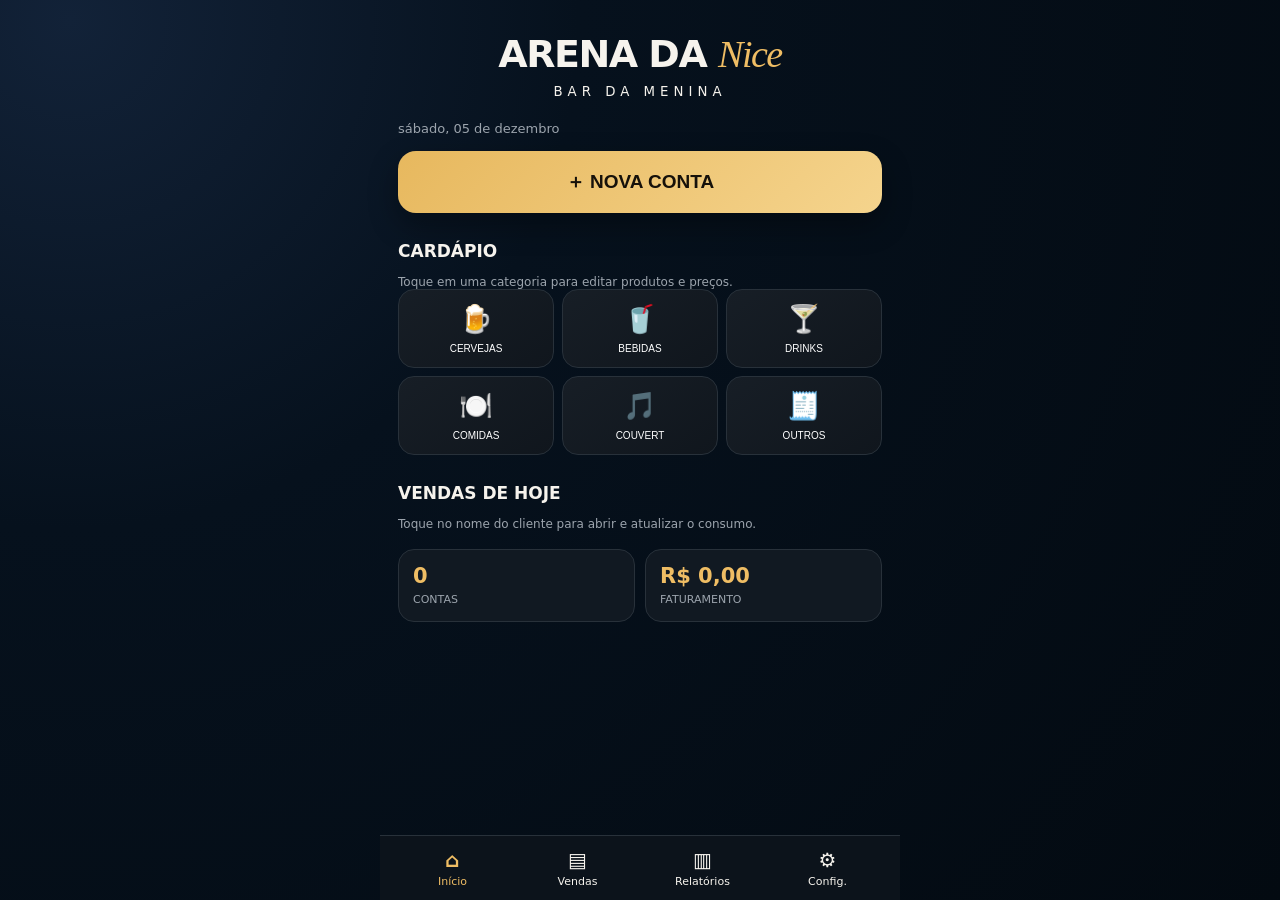
==== index.html @ 9996dc8b "Tornar cardápio editável e adicionar categoria Outros" ====
<!doctype html><html lang="pt-BR"><head><meta charset="utf-8"><meta name="viewport" content="width=device-width,initial-scale=1,viewport-fit=cover"><meta name="theme-color" content="#07111d"><title>Arena da Nice — Bar da Menina</title><style>:root{--bg:#06111d;--card:#111922;--gold:#efbd64;--text:#f6f3ed;--muted:#9ca4ad;--line:#28313a;--danger:#e56b6f}*{box-sizing:border-box}body{margin:0;background:radial-gradient(circle at 70px 20px,#122238 0,#06111d 34%,#030a11 100%);color:var(--text);font-family:Inter,system-ui,-apple-system,Segoe UI,sans-serif;min-height:100vh}.app{max-width:520px;margin:auto;padding:22px 18px 110px}.brand{text-align:center;margin:14px 0 22px}.brand h1{margin:0;font-size:38px;line-height:.95;letter-spacing:-1.5px;text-transform:uppercase}.brand h1 span{font-family:Georgia,serif;font-style:italic;text-transform:none;color:var(--gold);font-weight:500}.brand small{display:block;margin-top:12px;letter-spacing:5px}.date{color:var(--muted);font-size:13px;margin-bottom:15px}.new{width:100%;border:0;border-radius:18px;padding:18px;background:linear-gradient(135deg,#e7b85e,#f5d48d);font-weight:800;font-size:19px;color:#16110a;box-shadow:0 12px 30px #0005}.section{margin-top:28px}.section h2{font-size:17px}.cats{display:grid;grid-template-columns:repeat(3,1fr);gap:8px}.cat{background:linear-gradient(145deg,#171e26,#10161d);border:1px solid var(--line);border-radius:16px;padding:13px 5px;text-align:center;font-size:10px;cursor:pointer;color:#fff}.cat b{font-size:27px;display:block;margin-bottom:8px}.summary{display:grid;grid-template-columns:1fr 1fr;gap:10px;margin:18px 0}.stat{background:#111922;border:1px solid var(--line);padding:14px;border-radius:16px}.stat strong{display:block;color:var(--gold);font-size:21px}.stat span{font-size:11px;color:var(--muted)}.sale{display:flex;align-items:center;gap:12px;background:#111922;border:1px solid var(--line);padding:15px 14px;border-radius:15px;margin:8px 0;cursor:pointer}.avatar{width:39px;height:39px;border-radius:50%;background:var(--gold);color:#1a1409;display:grid;place-items:center;font-weight:800}.sale .info{flex:1}.sale .info small{display:block;color:var(--muted);margin-top:3px}.price{color:var(--gold);font-weight:700}.bottom{position:fixed;bottom:0;left:50%;transform:translateX(-50%);width:min(520px,100%);background:#0d141cfa;border-top:1px solid var(--line);display:grid;grid-template-columns:repeat(4,1fr);padding:12px 10px calc(12px + env(safe-area-inset-bottom));text-align:center;font-size:11px}.bottom b{display:block;font-size:20px;margin-bottom:3px}.bottom .active{color:var(--gold)}dialog{width:min(480px,calc(100% - 24px));max-height:88vh;overflow:auto;border:1px solid var(--line);border-radius:22px;background:#0e1720;color:white;padding:20px}dialog::backdrop{background:#000b}input,select{width:100%;background:#080e14;color:white;border:1px solid #34404b;border-radius:12px;padding:14px;font-size:16px}.products{max-height:48vh;overflow:auto;margin:15px 0}.prod{display:flex;align-items:center;padding:11px 2px;border-bottom:1px solid #25303a;gap:10px}.prod span{flex:1}.step{display:flex;align-items:center;gap:12px}.step button{width:34px;height:34px;border:0;border-radius:50%;background:var(--gold);font-size:20px}.total{font-size:22px;font-weight:800;margin:15px 0}.actions{display:flex;gap:8px;flex-wrap:wrap}.actions button{flex:1;min-width:110px;padding:13px;border:0;border-radius:12px;font-weight:700}.primary{background:var(--gold);color:#171109}.secondary{background:#26313b;color:white}.danger{background:#3a2023;color:#ffb8bc}.hint{color:var(--muted);font-size:12px;margin-top:6px}.manageRow{display:grid;grid-template-columns:1fr 92px 38px;gap:8px;align-items:center;padding:9px 0;border-bottom:1px solid #25303a}.manageRow input{padding:10px;font-size:14px}.iconBtn{border:0;border-radius:10px;height:40px;background:#3a2023;color:#ffb8bc;font-size:18px}.addBox{display:grid;gap:9px;margin-top:16px;padding-top:16px;border-top:1px solid #2a3540}.dialogTop{display:flex;justify-content:space-between;gap:10px;align-items:center}.closeX{border:0;background:#25303a;color:white;border-radius:10px;width:36px;height:36px;font-size:18px}</style></head><body><main class="app"><div class="brand"><h1>Arena da <span>Nice</span></h1><small>BAR DA MENINA</small></div><div class="date" id="date"></div><button class="new" onclick="openNewAccount()">＋ NOVA CONTA</button><section class="section"><h2>CARDÁPIO</h2><div class="hint">Toque em uma categoria para editar produtos e preços.</div><div class="cats" id="categoryCards"></div></section><section class="section"><h2>VENDAS DE HOJE</h2><div class="hint">Toque no nome do cliente para abrir e atualizar o consumo.</div><div class="summary"><div class="stat"><strong id="count">0</strong><span>CONTAS</span></div><div class="stat"><strong id="revenue">R$ 0,00</strong><span>FATURAMENTO</span></div></div><div id="sales"></div></section></main><nav class="bottom"><div class="active"><b>⌂</b>Início</div><div><b>▤</b>Vendas</div><div><b>▥</b>Relatórios</div><div><b>⚙</b>Config.</div></nav><dialog id="dlg"><h2 id="dlgTitle">Nova conta</h2><input id="customer" placeholder="Nome do cliente"><div class="products" id="products"></div><div class="total" id="total">Total: R$ 0,00</div><div class="actions"><button class="secondary" onclick="dlg.close()">Cancelar</button><button class="primary" id="saveBtn" onclick="saveAccount()">Finalizar</button></div></dialog><dialog id="menuDlg"><div class="dialogTop"><div><h2 id="menuTitle" style="margin:0">Cardápio</h2><div class="hint">Altere o nome, preço ou remova um item.</div></div><button class="closeX" onclick="menuDlg.close()">×</button></div><div id="menuItems"></div><div class="addBox"><strong>Novo produto</strong><input id="newProductName" placeholder="Nome do produto"><input id="newProductPrice" inputmode="decimal" placeholder="Preço (ex.: 12,00)"><button class="primary" style="border:0;border-radius:12px;padding:13px;font-weight:800" onclick="addProduct()">＋ Adicionar produto</button></div></dialog><script>const categories=[{id:'cervejas',label:'CERVEJAS',icon:'🍺'},{id:'bebidas',label:'BEBIDAS',icon:'🥤'},{id:'drinks',label:'DRINKS',icon:'🍸'},{id:'comidas',label:'COMIDAS',icon:'🍽️'},{id:'couvert',label:'COUVERT',icon:'🎵'},{id:'outros',label:'OUTROS',icon:'🧾'}];const defaultCatalog=[{name:'Heineken 600ml',price:15,cat:'cervejas'},{name:'Heineken Lata 350ml',price:10,cat:'cervejas'},{name:'Original 600ml',price:14,cat:'cervejas'},{name:'Original Lata 350ml',price:9,cat:'cervejas'},{name:'Brahma 600ml',price:12,cat:'cervejas'},{name:'Amstel Lata 269ml',price:8,cat:'cervejas'},{name:'Corona Long Neck',price:12,cat:'cervejas'},{name:'Stella Long Neck',price:11,cat:'cervejas'},{name:'Stella Pure Gold Longneck',price:11,cat:'cervejas'},{name:'Coca-Cola',price:7,cat:'bebidas'},{name:'Água',price:5,cat:'bebidas'},{name:'Suco',price:8,cat:'bebidas'},{name:'Para Tudo',price:18,cat:'drinks'},{name:'Campari',price:18,cat:'drinks'},{name:'Martini',price:18,cat:'drinks'},{name:'Pinga',price:8,cat:'drinks'},{name:'Isca de tilápia',price:42,cat:'comidas'},{name:'Panceta',price:38,cat:'comidas'},{name:'Frango a passarinho',price:38,cat:'comidas'},{name:'Espetinho',price:12,cat:'comidas'},{name:'Espeto no pão',price:16,cat:'comidas'},{name:'Porção de filé',price:45,cat:'comidas'},{name:'Cupim',price:45,cat:'comidas'},{name:'Carne de sol',price:45,cat:'comidas'},{name:'Hot dog gourmet',price:20,cat:'comidas'},{name:'Caldo pequeno',price:12,cat:'comidas'},{name:'Caldo grande',price:18,cat:'comidas'},{name:'Couvert músico',price:15,cat:'couvert'},{name:'Isqueiro',price:5,cat:'outros'},{name:'Cigarro',price:15,cat:'outros'}];let catalog=JSON.parse(localStorage.getItem('arena-catalog')||'null')||defaultCatalog;function ensureNewDefaults(){['Isqueiro','Cigarro'].forEach(n=>{if(!catalog.some(p=>p.name===n)){const d=defaultCatalog.find(p=>p.name===n);catalog.push({...d})}});localStorage.setItem('arena-catalog',JSON.stringify(catalog))}ensureNewDefaults();let qty={};let editingIndex=null;let editingCategory=null;let sales=JSON.parse(localStorage.getItem('arena-sales')||'[]');const money=v=>Number(v).toLocaleString('pt-BR',{style:'currency',currency:'BRL'});date.textContent=new Date().toLocaleDateString('pt-BR',{weekday:'long',day:'2-digit',month:'long'});function saveCatalog(){localStorage.setItem('arena-catalog',JSON.stringify(catalog))}function renderCategoryCards(){categoryCards.innerHTML=categories.map(c=>`<button class="cat" onclick="openCategory('${c.id}')"><b>${c.icon}</b>${c.label}</button>`).join('')}function openCategory(cat){editingCategory=cat;const c=categories.find(x=>x.id===cat);menuTitle.textContent=c.icon+' '+c.label;renderMenuItems();newProductName.value='';newProductPrice.value='';menuDlg.showModal()}function renderMenuItems(){const indexes=catalog.map((p,i)=>({p,i})).filter(x=>x.p.cat===editingCategory);menuItems.innerHTML=indexes.length?indexes.map(({p,i})=>`<div class="manageRow"><input value="${p.name.replace(/&/g,'&amp;').replace(/"/g,'&quot;')}" onchange="renameProduct(${i},this.value)"><input inputmode="decimal" value="${Number(p.price).toFixed(2).replace('.',',')}" onchange="changePrice(${i},this.value)"><button class="iconBtn" onclick="removeProduct(${i})">🗑</button></div>`).join(''):'<div class="hint" style="padding:20px 0">Nenhum produto nesta categoria.</div>'}function renameProduct(i,v){const old=catalog[i].name;const next=v.trim();if(!next)return renderMenuItems();catalog[i].name=next;sales.forEach(s=>s.items.forEach(item=>{if(item.name===old)item.name=next}));saveCatalog();saveSales()}function parsePrice(v){return Number(String(v).replace('R$','').replace(/\./g,'').replace(',','.').trim())}function changePrice(i,v){const n=parsePrice(v);if(!Number.isFinite(n)||n<0)return renderMenuItems();catalog[i].price=n;saveCatalog();renderMenuItems()}function removeProduct(i){if(!confirm('Remover '+catalog[i].name+' do cardápio?'))return;catalog.splice(i,1);saveCatalog();renderMenuItems()}function addProduct(){const name=newProductName.value.trim();const price=parsePrice(newProductPrice.value);if(!name)return alert('Informe o nome do produto.');if(!Number.isFinite(price)||price<0)return alert('Informe um preço válido.');catalog.push({name,price,cat:editingCategory});saveCatalog();newProductName.value='';newProductPrice.value='';renderMenuItems()}function openNewAccount(){editingIndex=null;qty={};customer.value='';dlgTitle.textContent='Nova conta';saveBtn.textContent='Finalizar';renderProducts();dlg.showModal()}function openExistingAccount(i){editingIndex=i;qty={};const s=sales[i];customer.value=s.name;dlgTitle.textContent='Conta de '+s.name;saveBtn.textContent='Salvar alterações';s.items.forEach(item=>{const idx=catalog.findIndex(x=>x.name===item.name);if(idx>=0)qty[idx]=item.qty});renderProducts();dlg.showModal()}function renderProducts(){products.innerHTML=categories.map(c=>{const rows=catalog.map((p,i)=>({p,i})).filter(x=>x.p.cat===c.id);if(!rows.length)return '';return `<div style="color:var(--gold);font-weight:800;margin:15px 0 3px">${c.icon} ${c.label}</div>`+rows.map(({p,i})=>`<div class="prod"><span>${p.name}<small style="display:block;color:#8d98a3">${money(p.price)}</small></span><div class="step"><button onclick="change(${i},-1)">−</button><strong>${qty[i]||0}</strong><button onclick="change(${i},1)">+</button></div></div>`).join('')}).join('');calc()}function change(i,d){qty[i]=Math.max(0,(qty[i]||0)+d);renderProducts()}function calc(){let t=0;catalog.forEach((p,i)=>t+=(qty[i]||0)*Number(p.price));total.textContent='Total: '+money(t);return t}function saveSales(){localStorage.setItem('arena-sales',JSON.stringify(sales))}function saveAccount(){if(!customer.value.trim())return alert('Informe o nome do cliente.');const t=calc();if(!t)return alert('Adicione ao menos um produto.');const account={name:customer.value.trim(),total:t,items:catalog.map((p,i)=>({name:p.name,qty:qty[i]||0,price:Number(p.price)})).filter(x=>x.qty)};if(editingIndex===null){sales.unshift(account)}else{sales[editingIndex]=account}saveSales();dlg.close();renderSales()}function renderSales(){count.textContent=sales.length;revenue.textContent=money(sales.reduce((a,b)=>a+Number(b.total||0),0));sales.innerHTML=sales.length?sales.map((s,i)=>`<div class="sale" onclick="openExistingAccount(${i})"><div class="avatar">${s.name[0].toUpperCase()}</div><div class="info">${s.name}<small>${s.items.reduce((a,b)=>a+b.qty,0)} itens</small></div><div class="price">${money(s.total)}</div></div>`).join(''):'<div style="color:#8d98a3;text-align:center;padding:30px">Nenhuma venda lançada hoje.</div>'}renderCategoryCards();renderSales()</script></body></html>
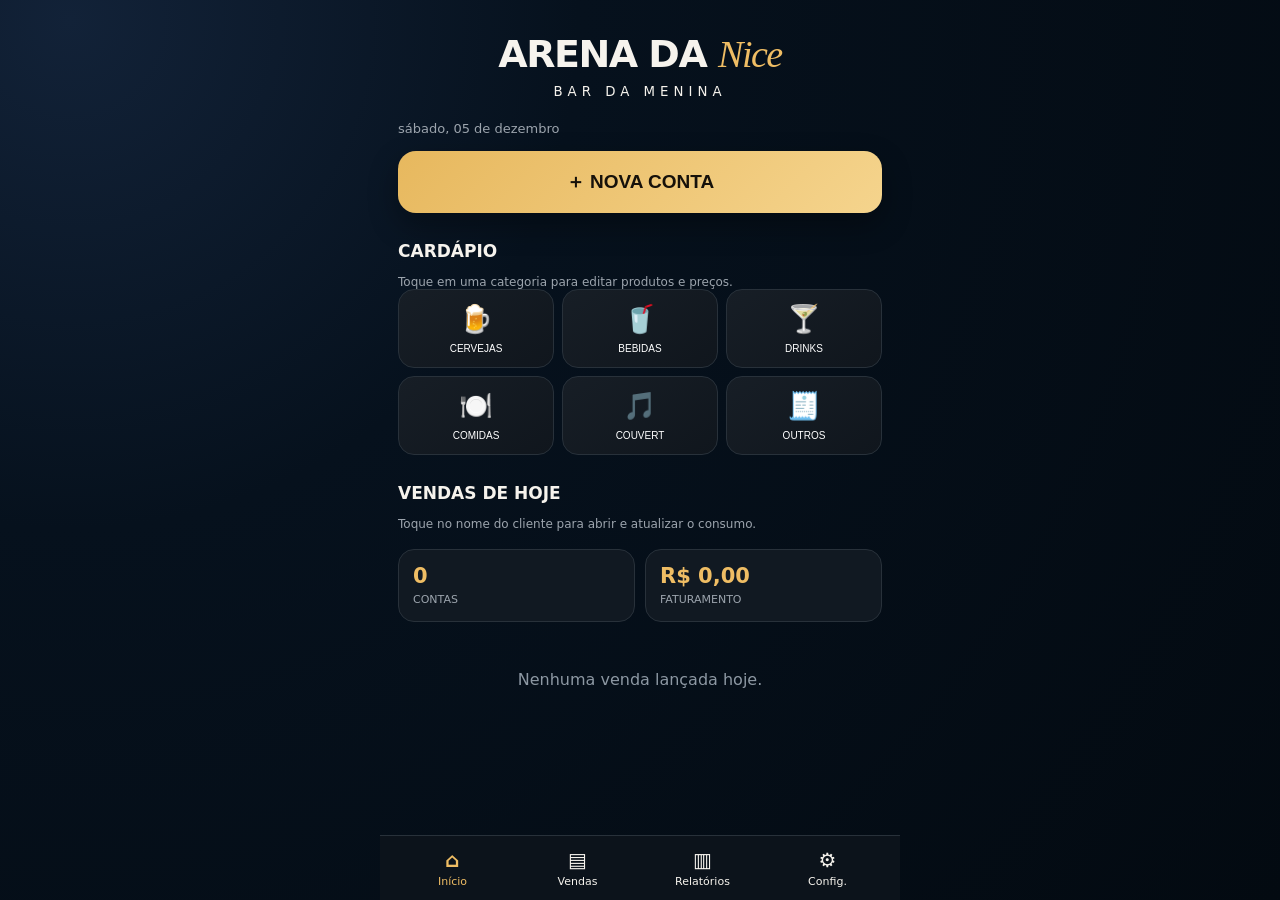
==== commit 20e1c782: "Corrigir renderização e finalizar gestão de cardápio" ====
--- a/index.html
+++ b/index.html
@@ -1 +1 @@
-<!doctype html><html lang="pt-BR"><head><meta charset="utf-8"><meta name="viewport" content="width=device-width,initial-scale=1,viewport-fit=cover"><meta name="theme-color" content="#07111d"><title>Arena da Nice — Bar da Menina</title><style>:root{--bg:#06111d;--card:#111922;--gold:#efbd64;--text:#f6f3ed;--muted:#9ca4ad;--line:#28313a;--danger:#e56b6f}*{box-sizing:border-box}body{margin:0;background:radial-gradient(circle at 70px 20px,#122238 0,#06111d 34%,#030a11 100%);color:var(--text);font-family:Inter,system-ui,-apple-system,Segoe UI,sans-serif;min-height:100vh}.app{max-width:520px;margin:auto;padding:22px 18px 110px}.brand{text-align:center;margin:14px 0 22px}.brand h1{margin:0;font-size:38px;line-height:.95;letter-spacing:-1.5px;text-transform:uppercase}.brand h1 span{font-family:Georgia,serif;font-style:italic;text-transform:none;color:var(--gold);font-weight:500}.brand small{display:block;margin-top:12px;letter-spacing:5px}.date{color:var(--muted);font-size:13px;margin-bottom:15px}.new{width:100%;border:0;border-radius:18px;padding:18px;background:linear-gradient(135deg,#e7b85e,#f5d48d);font-weight:800;font-size:19px;color:#16110a;box-shadow:0 12px 30px #0005}.section{margin-top:28px}.section h2{font-size:17px}.cats{display:grid;grid-template-columns:repeat(3,1fr);gap:8px}.cat{background:linear-gradient(145deg,#171e26,#10161d);border:1px solid var(--line);border-radius:16px;padding:13px 5px;text-align:center;font-size:10px;cursor:pointer;color:#fff}.cat b{font-size:27px;display:block;margin-bottom:8px}.summary{display:grid;grid-template-columns:1fr 1fr;gap:10px;margin:18px 0}.stat{background:#111922;border:1px solid var(--line);padding:14px;border-radius:16px}.stat strong{display:block;color:var(--gold);font-size:21px}.stat span{font-size:11px;color:var(--muted)}.sale{display:flex;align-items:center;gap:12px;background:#111922;border:1px solid var(--line);padding:15px 14px;border-radius:15px;margin:8px 0;cursor:pointer}.avatar{width:39px;height:39px;border-radius:50%;background:var(--gold);color:#1a1409;display:grid;place-items:center;font-weight:800}.sale .info{flex:1}.sale .info small{display:block;color:var(--muted);margin-top:3px}.price{color:var(--gold);font-weight:700}.bottom{position:fixed;bottom:0;left:50%;transform:translateX(-50%);width:min(520px,100%);background:#0d141cfa;border-top:1px solid var(--line);display:grid;grid-template-columns:repeat(4,1fr);padding:12px 10px calc(12px + env(safe-area-inset-bottom));text-align:center;font-size:11px}.bottom b{display:block;font-size:20px;margin-bottom:3px}.bottom .active{color:var(--gold)}dialog{width:min(480px,calc(100% - 24px));max-height:88vh;overflow:auto;border:1px solid var(--line);border-radius:22px;background:#0e1720;color:white;padding:20px}dialog::backdrop{background:#000b}input,select{width:100%;background:#080e14;color:white;border:1px solid #34404b;border-radius:12px;padding:14px;font-size:16px}.products{max-height:48vh;overflow:auto;margin:15px 0}.prod{display:flex;align-items:center;padding:11px 2px;border-bottom:1px solid #25303a;gap:10px}.prod span{flex:1}.step{display:flex;align-items:center;gap:12px}.step button{width:34px;height:34px;border:0;border-radius:50%;background:var(--gold);font-size:20px}.total{font-size:22px;font-weight:800;margin:15px 0}.actions{display:flex;gap:8px;flex-wrap:wrap}.actions button{flex:1;min-width:110px;padding:13px;border:0;border-radius:12px;font-weight:700}.primary{background:var(--gold);color:#171109}.secondary{background:#26313b;color:white}.danger{background:#3a2023;color:#ffb8bc}.hint{color:var(--muted);font-size:12px;margin-top:6px}.manageRow{display:grid;grid-template-columns:1fr 92px 38px;gap:8px;align-items:center;padding:9px 0;border-bottom:1px solid #25303a}.manageRow input{padding:10px;font-size:14px}.iconBtn{border:0;border-radius:10px;height:40px;background:#3a2023;color:#ffb8bc;font-size:18px}.addBox{display:grid;gap:9px;margin-top:16px;padding-top:16px;border-top:1px solid #2a3540}.dialogTop{display:flex;justify-content:space-between;gap:10px;align-items:center}.closeX{border:0;background:#25303a;color:white;border-radius:10px;width:36px;height:36px;font-size:18px}</style></head><body><main class="app"><div class="brand"><h1>Arena da <span>Nice</span></h1><small>BAR DA MENINA</small></div><div class="date" id="date"></div><button class="new" onclick="openNewAccount()">＋ NOVA CONTA</button><section class="section"><h2>CARDÁPIO</h2><div class="hint">Toque em uma categoria para editar produtos e preços.</div><div class="cats" id="categoryCards"></div></section><section class="section"><h2>VENDAS DE HOJE</h2><div class="hint">Toque no nome do cliente para abrir e atualizar o consumo.</div><div class="summary"><div class="stat"><strong id="count">0</strong><span>CONTAS</span></div><div class="stat"><strong id="revenue">R$ 0,00</strong><span>FATURAMENTO</span></div></div><div id="sales"></div></section></main><nav class="bottom"><div class="active"><b>⌂</b>Início</div><div><b>▤</b>Vendas</div><div><b>▥</b>Relatórios</div><div><b>⚙</b>Config.</div></nav><dialog id="dlg"><h2 id="dlgTitle">Nova conta</h2><input id="customer" placeholder="Nome do cliente"><div class="products" id="products"></div><div class="total" id="total">Total: R$ 0,00</div><div class="actions"><button class="secondary" onclick="dlg.close()">Cancelar</button><button class="primary" id="saveBtn" onclick="saveAccount()">Finalizar</button></div></dialog><dialog id="menuDlg"><div class="dialogTop"><div><h2 id="menuTitle" style="margin:0">Cardápio</h2><div class="hint">Altere o nome, preço ou remova um item.</div></div><button class="closeX" onclick="menuDlg.close()">×</button></div><div id="menuItems"></div><div class="addBox"><strong>Novo produto</strong><input id="newProductName" placeholder="Nome do produto"><input id="newProductPrice" inputmode="decimal" placeholder="Preço (ex.: 12,00)"><button class="primary" style="border:0;border-radius:12px;padding:13px;font-weight:800" onclick="addProduct()">＋ Adicionar produto</button></div></dialog><script>const categories=[{id:'cervejas',label:'CERVEJAS',icon:'🍺'},{id:'bebidas',label:'BEBIDAS',icon:'🥤'},{id:'drinks',label:'DRINKS',icon:'🍸'},{id:'comidas',label:'COMIDAS',icon:'🍽️'},{id:'couvert',label:'COUVERT',icon:'🎵'},{id:'outros',label:'OUTROS',icon:'🧾'}];const defaultCatalog=[{name:'Heineken 600ml',price:15,cat:'cervejas'},{name:'Heineken Lata 350ml',price:10,cat:'cervejas'},{name:'Original 600ml',price:14,cat:'cervejas'},{name:'Original Lata 350ml',price:9,cat:'cervejas'},{name:'Brahma 600ml',price:12,cat:'cervejas'},{name:'Amstel Lata 269ml',price:8,cat:'cervejas'},{name:'Corona Long Neck',price:12,cat:'cervejas'},{name:'Stella Long Neck',price:11,cat:'cervejas'},{name:'Stella Pure Gold Longneck',price:11,cat:'cervejas'},{name:'Coca-Cola',price:7,cat:'bebidas'},{name:'Água',price:5,cat:'bebidas'},{name:'Suco',price:8,cat:'bebidas'},{name:'Para Tudo',price:18,cat:'drinks'},{name:'Campari',price:18,cat:'drinks'},{name:'Martini',price:18,cat:'drinks'},{name:'Pinga',price:8,cat:'drinks'},{name:'Isca de tilápia',price:42,cat:'comidas'},{name:'Panceta',price:38,cat:'comidas'},{name:'Frango a passarinho',price:38,cat:'comidas'},{name:'Espetinho',price:12,cat:'comidas'},{name:'Espeto no pão',price:16,cat:'comidas'},{name:'Porção de filé',price:45,cat:'comidas'},{name:'Cupim',price:45,cat:'comidas'},{name:'Carne de sol',price:45,cat:'comidas'},{name:'Hot dog gourmet',price:20,cat:'comidas'},{name:'Caldo pequeno',price:12,cat:'comidas'},{name:'Caldo grande',price:18,cat:'comidas'},{name:'Couvert músico',price:15,cat:'couvert'},{name:'Isqueiro',price:5,cat:'outros'},{name:'Cigarro',price:15,cat:'outros'}];let catalog=JSON.parse(localStorage.getItem('arena-catalog')||'null')||defaultCatalog;function ensureNewDefaults(){['Isqueiro','Cigarro'].forEach(n=>{if(!catalog.some(p=>p.name===n)){const d=defaultCatalog.find(p=>p.name===n);catalog.push({...d})}});localStorage.setItem('arena-catalog',JSON.stringify(catalog))}ensureNewDefaults();let qty={};let editingIndex=null;let editingCategory=null;let sales=JSON.parse(localStorage.getItem('arena-sales')||'[]');const money=v=>Number(v).toLocaleString('pt-BR',{style:'currency',currency:'BRL'});date.textContent=new Date().toLocaleDateString('pt-BR',{weekday:'long',day:'2-digit',month:'long'});function saveCatalog(){localStorage.setItem('arena-catalog',JSON.stringify(catalog))}function renderCategoryCards(){categoryCards.innerHTML=categories.map(c=>`<button class="cat" onclick="openCategory('${c.id}')"><b>${c.icon}</b>${c.label}</button>`).join('')}function openCategory(cat){editingCategory=cat;const c=categories.find(x=>x.id===cat);menuTitle.textContent=c.icon+' '+c.label;renderMenuItems();newProductName.value='';newProductPrice.value='';menuDlg.showModal()}function renderMenuItems(){const indexes=catalog.map((p,i)=>({p,i})).filter(x=>x.p.cat===editingCategory);menuItems.innerHTML=indexes.length?indexes.map(({p,i})=>`<div class="manageRow"><input value="${p.name.replace(/&/g,'&amp;').replace(/"/g,'&quot;')}" onchange="renameProduct(${i},this.value)"><input inputmode="decimal" value="${Number(p.price).toFixed(2).replace('.',',')}" onchange="changePrice(${i},this.value)"><button class="iconBtn" onclick="removeProduct(${i})">🗑</button></div>`).join(''):'<div class="hint" style="padding:20px 0">Nenhum produto nesta categoria.</div>'}function renameProduct(i,v){const old=catalog[i].name;const next=v.trim();if(!next)return renderMenuItems();catalog[i].name=next;sales.forEach(s=>s.items.forEach(item=>{if(item.name===old)item.name=next}));saveCatalog();saveSales()}function parsePrice(v){return Number(String(v).replace('R$','').replace(/\./g,'').replace(',','.').trim())}function changePrice(i,v){const n=parsePrice(v);if(!Number.isFinite(n)||n<0)return renderMenuItems();catalog[i].price=n;saveCatalog();renderMenuItems()}function removeProduct(i){if(!confirm('Remover '+catalog[i].name+' do cardápio?'))return;catalog.splice(i,1);saveCatalog();renderMenuItems()}function addProduct(){const name=newProductName.value.trim();const price=parsePrice(newProductPrice.value);if(!name)return alert('Informe o nome do produto.');if(!Number.isFinite(price)||price<0)return alert('Informe um preço válido.');catalog.push({name,price,cat:editingCategory});saveCatalog();newProductName.value='';newProductPrice.value='';renderMenuItems()}function openNewAccount(){editingIndex=null;qty={};customer.value='';dlgTitle.textContent='Nova conta';saveBtn.textContent='Finalizar';renderProducts();dlg.showModal()}function openExistingAccount(i){editingIndex=i;qty={};const s=sales[i];customer.value=s.name;dlgTitle.textContent='Conta de '+s.name;saveBtn.textContent='Salvar alterações';s.items.forEach(item=>{const idx=catalog.findIndex(x=>x.name===item.name);if(idx>=0)qty[idx]=item.qty});renderProducts();dlg.showModal()}function renderProducts(){products.innerHTML=categories.map(c=>{const rows=catalog.map((p,i)=>({p,i})).filter(x=>x.p.cat===c.id);if(!rows.length)return '';return `<div style="color:var(--gold);font-weight:800;margin:15px 0 3px">${c.icon} ${c.label}</div>`+rows.map(({p,i})=>`<div class="prod"><span>${p.name}<small style="display:block;color:#8d98a3">${money(p.price)}</small></span><div class="step"><button onclick="change(${i},-1)">−</button><strong>${qty[i]||0}</strong><button onclick="change(${i},1)">+</button></div></div>`).join('')}).join('');calc()}function change(i,d){qty[i]=Math.max(0,(qty[i]||0)+d);renderProducts()}function calc(){let t=0;catalog.forEach((p,i)=>t+=(qty[i]||0)*Number(p.price));total.textContent='Total: '+money(t);return t}function saveSales(){localStorage.setItem('arena-sales',JSON.stringify(sales))}function saveAccount(){if(!customer.value.trim())return alert('Informe o nome do cliente.');const t=calc();if(!t)return alert('Adicione ao menos um produto.');const account={name:customer.value.trim(),total:t,items:catalog.map((p,i)=>({name:p.name,qty:qty[i]||0,price:Number(p.price)})).filter(x=>x.qty)};if(editingIndex===null){sales.unshift(account)}else{sales[editingIndex]=account}saveSales();dlg.close();renderSales()}function renderSales(){count.textContent=sales.length;revenue.textContent=money(sales.reduce((a,b)=>a+Number(b.total||0),0));sales.innerHTML=sales.length?sales.map((s,i)=>`<div class="sale" onclick="openExistingAccount(${i})"><div class="avatar">${s.name[0].toUpperCase()}</div><div class="info">${s.name}<small>${s.items.reduce((a,b)=>a+b.qty,0)} itens</small></div><div class="price">${money(s.total)}</div></div>`).join(''):'<div style="color:#8d98a3;text-align:center;padding:30px">Nenhuma venda lançada hoje.</div>'}renderCategoryCards();renderSales()</script></body></html>+<!doctype html><html lang="pt-BR"><head><meta charset="utf-8"><meta name="viewport" content="width=device-width,initial-scale=1,viewport-fit=cover"><meta name="theme-color" content="#07111d"><title>Arena da Nice — Bar da Menina</title><style>:root{--bg:#06111d;--card:#111922;--gold:#efbd64;--text:#f6f3ed;--muted:#9ca4ad;--line:#28313a;--danger:#e56b6f}*{box-sizing:border-box}body{margin:0;background:radial-gradient(circle at 70px 20px,#122238 0,#06111d 34%,#030a11 100%);color:var(--text);font-family:Inter,system-ui,-apple-system,Segoe UI,sans-serif;min-height:100vh}.app{max-width:520px;margin:auto;padding:22px 18px 110px}.brand{text-align:center;margin:14px 0 22px}.brand h1{margin:0;font-size:38px;line-height:.95;letter-spacing:-1.5px;text-transform:uppercase}.brand h1 span{font-family:Georgia,serif;font-style:italic;text-transform:none;color:var(--gold);font-weight:500}.brand small{display:block;margin-top:12px;letter-spacing:5px}.date{color:var(--muted);font-size:13px;margin-bottom:15px}.new{width:100%;border:0;border-radius:18px;padding:18px;background:linear-gradient(135deg,#e7b85e,#f5d48d);font-weight:800;font-size:19px;color:#16110a;box-shadow:0 12px 30px #0005}.section{margin-top:28px}.section h2{font-size:17px}.cats{display:grid;grid-template-columns:repeat(3,1fr);gap:8px}.cat{background:linear-gradient(145deg,#171e26,#10161d);border:1px solid var(--line);border-radius:16px;padding:13px 5px;text-align:center;font-size:10px;cursor:pointer;color:#fff}.cat b{font-size:27px;display:block;margin-bottom:8px}.summary{display:grid;grid-template-columns:1fr 1fr;gap:10px;margin:18px 0}.stat{background:#111922;border:1px solid var(--line);padding:14px;border-radius:16px}.stat strong{display:block;color:var(--gold);font-size:21px}.stat span{font-size:11px;color:var(--muted)}.sale{display:flex;align-items:center;gap:12px;background:#111922;border:1px solid var(--line);padding:15px 14px;border-radius:15px;margin:8px 0;cursor:pointer}.avatar{width:39px;height:39px;border-radius:50%;background:var(--gold);color:#1a1409;display:grid;place-items:center;font-weight:800}.sale .info{flex:1}.sale .info small{display:block;color:var(--muted);margin-top:3px}.price{color:var(--gold);font-weight:700}.bottom{position:fixed;bottom:0;left:50%;transform:translateX(-50%);width:min(520px,100%);background:#0d141cfa;border-top:1px solid var(--line);display:grid;grid-template-columns:repeat(4,1fr);padding:12px 10px calc(12px + env(safe-area-inset-bottom));text-align:center;font-size:11px}.bottom b{display:block;font-size:20px;margin-bottom:3px}.bottom .active{color:var(--gold)}dialog{width:min(480px,calc(100% - 24px));max-height:88vh;overflow:auto;border:1px solid var(--line);border-radius:22px;background:#0e1720;color:white;padding:20px}dialog::backdrop{background:#000b}input,select{width:100%;background:#080e14;color:white;border:1px solid #34404b;border-radius:12px;padding:14px;font-size:16px}.products{max-height:48vh;overflow:auto;margin:15px 0}.prod{display:flex;align-items:center;padding:11px 2px;border-bottom:1px solid #25303a;gap:10px}.prod span{flex:1}.step{display:flex;align-items:center;gap:12px}.step button{width:34px;height:34px;border:0;border-radius:50%;background:var(--gold);font-size:20px}.total{font-size:22px;font-weight:800;margin:15px 0}.actions{display:flex;gap:8px;flex-wrap:wrap}.actions button{flex:1;min-width:110px;padding:13px;border:0;border-radius:12px;font-weight:700}.primary{background:var(--gold);color:#171109}.secondary{background:#26313b;color:white}.danger{background:#3a2023;color:#ffb8bc}.hint{color:var(--muted);font-size:12px;margin-top:6px}.manageRow{display:grid;grid-template-columns:1fr 92px 38px;gap:8px;align-items:center;padding:9px 0;border-bottom:1px solid #25303a}.manageRow input{padding:10px;font-size:14px}.iconBtn{border:0;border-radius:10px;height:40px;background:#3a2023;color:#ffb8bc;font-size:18px}.addBox{display:grid;gap:9px;margin-top:16px;padding-top:16px;border-top:1px solid #2a3540}.dialogTop{display:flex;justify-content:space-between;gap:10px;align-items:center}.closeX{border:0;background:#25303a;color:white;border-radius:10px;width:36px;height:36px;font-size:18px}</style></head><body><main class="app"><div class="brand"><h1>Arena da <span>Nice</span></h1><small>BAR DA MENINA</small></div><div class="date" id="date"></div><button class="new" onclick="openNewAccount()">＋ NOVA CONTA</button><section class="section"><h2>CARDÁPIO</h2><div class="hint">Toque em uma categoria para editar produtos e preços.</div><div class="cats" id="categoryCards"></div></section><section class="section"><h2>VENDAS DE HOJE</h2><div class="hint">Toque no nome do cliente para abrir e atualizar o consumo.</div><div class="summary"><div class="stat"><strong id="count">0</strong><span>CONTAS</span></div><div class="stat"><strong id="revenue">R$ 0,00</strong><span>FATURAMENTO</span></div></div><div id="sales"></div></section></main><nav class="bottom"><div class="active"><b>⌂</b>Início</div><div><b>▤</b>Vendas</div><div><b>▥</b>Relatórios</div><div><b>⚙</b>Config.</div></nav><dialog id="dlg"><h2 id="dlgTitle">Nova conta</h2><input id="customer" placeholder="Nome do cliente"><div class="products" id="products"></div><div class="total" id="total">Total: R$ 0,00</div><div class="actions"><button class="secondary" onclick="dlg.close()">Cancelar</button><button class="primary" id="saveBtn" onclick="saveAccount()">Finalizar</button></div></dialog><dialog id="menuDlg"><div class="dialogTop"><div><h2 id="menuTitle" style="margin:0">Cardápio</h2><div class="hint">Altere o nome, preço ou remova um item.</div></div><button class="closeX" onclick="menuDlg.close()">×</button></div><div id="menuItems"></div><div class="addBox"><strong>Novo produto</strong><input id="newProductName" placeholder="Nome do produto"><input id="newProductPrice" inputmode="decimal" placeholder="Preço (ex.: 12,00)"><button class="primary" style="border:0;border-radius:12px;padding:13px;font-weight:800" onclick="addProduct()">＋ Adicionar produto</button></div></dialog><script>const categories=[{id:'cervejas',label:'CERVEJAS',icon:'🍺'},{id:'bebidas',label:'BEBIDAS',icon:'🥤'},{id:'drinks',label:'DRINKS',icon:'🍸'},{id:'comidas',label:'COMIDAS',icon:'🍽️'},{id:'couvert',label:'COUVERT',icon:'🎵'},{id:'outros',label:'OUTROS',icon:'🧾'}];const defaultCatalog=[{name:'Heineken 600ml',price:15,cat:'cervejas'},{name:'Heineken Lata 350ml',price:10,cat:'cervejas'},{name:'Original 600ml',price:14,cat:'cervejas'},{name:'Original Lata 350ml',price:9,cat:'cervejas'},{name:'Brahma 600ml',price:12,cat:'cervejas'},{name:'Amstel Lata 269ml',price:8,cat:'cervejas'},{name:'Corona Long Neck',price:12,cat:'cervejas'},{name:'Stella Long Neck',price:11,cat:'cervejas'},{name:'Stella Pure Gold Longneck',price:11,cat:'cervejas'},{name:'Coca-Cola',price:7,cat:'bebidas'},{name:'Água',price:5,cat:'bebidas'},{name:'Suco',price:8,cat:'bebidas'},{name:'Para Tudo',price:18,cat:'drinks'},{name:'Campari',price:18,cat:'drinks'},{name:'Martini',price:18,cat:'drinks'},{name:'Pinga',price:8,cat:'drinks'},{name:'Isca de tilápia',price:42,cat:'comidas'},{name:'Panceta',price:38,cat:'comidas'},{name:'Frango a passarinho',price:38,cat:'comidas'},{name:'Espetinho',price:12,cat:'comidas'},{name:'Espeto no pão',price:16,cat:'comidas'},{name:'Porção de filé',price:45,cat:'comidas'},{name:'Cupim',price:45,cat:'comidas'},{name:'Carne de sol',price:45,cat:'comidas'},{name:'Hot dog gourmet',price:20,cat:'comidas'},{name:'Caldo pequeno',price:12,cat:'comidas'},{name:'Caldo grande',price:18,cat:'comidas'},{name:'Couvert músico',price:15,cat:'couvert'},{name:'Isqueiro',price:5,cat:'outros'},{name:'Cigarro',price:15,cat:'outros'}];let catalog=JSON.parse(localStorage.getItem('arena-catalog')||'null')||defaultCatalog;function ensureNewDefaults(){['Isqueiro','Cigarro'].forEach(n=>{if(!catalog.some(p=>p.name===n)){const d=defaultCatalog.find(p=>p.name===n);catalog.push({...d})}});localStorage.setItem('arena-catalog',JSON.stringify(catalog))}ensureNewDefaults();let qty={};let editingIndex=null;let editingCategory=null;let sales=JSON.parse(localStorage.getItem('arena-sales')||'[]');const money=v=>Number(v).toLocaleString('pt-BR',{style:'currency',currency:'BRL'});date.textContent=new Date().toLocaleDateString('pt-BR',{weekday:'long',day:'2-digit',month:'long'});function saveCatalog(){localStorage.setItem('arena-catalog',JSON.stringify(catalog))}function renderCategoryCards(){categoryCards.innerHTML=categories.map(c=>`<button class="cat" onclick="openCategory('${c.id}')"><b>${c.icon}</b>${c.label}</button>`).join('')}function openCategory(cat){editingCategory=cat;const c=categories.find(x=>x.id===cat);menuTitle.textContent=c.icon+' '+c.label;renderMenuItems();newProductName.value='';newProductPrice.value='';menuDlg.showModal()}function renderMenuItems(){const indexes=catalog.map((p,i)=>({p,i})).filter(x=>x.p.cat===editingCategory);menuItems.innerHTML=indexes.length?indexes.map(({p,i})=>`<div class="manageRow"><input value="${p.name.replace(/&/g,'&amp;').replace(/"/g,'&quot;')}" onchange="renameProduct(${i},this.value)"><input inputmode="decimal" value="${Number(p.price).toFixed(2).replace('.',',')}" onchange="changePrice(${i},this.value)"><button class="iconBtn" onclick="removeProduct(${i})">🗑</button></div>`).join(''):'<div class="hint" style="padding:20px 0">Nenhum produto nesta categoria.</div>'}function renameProduct(i,v){const old=catalog[i].name;const next=v.trim();if(!next)return renderMenuItems();catalog[i].name=next;sales.forEach(s=>s.items.forEach(item=>{if(item.name===old)item.name=next}));saveCatalog();saveSales()}function parsePrice(v){return Number(String(v).replace('R$','').replace(/\./g,'').replace(',','.').trim())}function changePrice(i,v){const n=parsePrice(v);if(!Number.isFinite(n)||n<0)return renderMenuItems();catalog[i].price=n;saveCatalog();renderMenuItems()}function removeProduct(i){if(!confirm('Remover '+catalog[i].name+' do cardápio?'))return;catalog.splice(i,1);saveCatalog();renderMenuItems()}function addProduct(){const name=newProductName.value.trim();const price=parsePrice(newProductPrice.value);if(!name)return alert('Informe o nome do produto.');if(!Number.isFinite(price)||price<0)return alert('Informe um preço válido.');catalog.push({name,price,cat:editingCategory});saveCatalog();newProductName.value='';newProductPrice.value='';renderMenuItems()}function openNewAccount(){editingIndex=null;qty={};customer.value='';dlgTitle.textContent='Nova conta';saveBtn.textContent='Finalizar';renderProducts();dlg.showModal()}function openExistingAccount(i){editingIndex=i;qty={};const s=sales[i];customer.value=s.name;dlgTitle.textContent='Conta de '+s.name;saveBtn.textContent='Salvar alterações';s.items.forEach(item=>{const idx=catalog.findIndex(x=>x.name===item.name);if(idx>=0)qty[idx]=item.qty});renderProducts();dlg.showModal()}function renderProducts(){products.innerHTML=categories.map(c=>{const rows=catalog.map((p,i)=>({p,i})).filter(x=>x.p.cat===c.id);if(!rows.length)return '';return `<div style="color:var(--gold);font-weight:800;margin:15px 0 3px">${c.icon} ${c.label}</div>`+rows.map(({p,i})=>`<div class="prod"><span>${p.name}<small style="display:block;color:#8d98a3">${money(p.price)}</small></span><div class="step"><button onclick="change(${i},-1)">−</button><strong>${qty[i]||0}</strong><button onclick="change(${i},1)">+</button></div></div>`).join('')}).join('');calc()}function change(i,d){qty[i]=Math.max(0,(qty[i]||0)+d);renderProducts()}function calc(){let t=0;catalog.forEach((p,i)=>t+=(qty[i]||0)*Number(p.price));total.textContent='Total: '+money(t);return t}function saveSales(){localStorage.setItem('arena-sales',JSON.stringify(sales))}function saveAccount(){if(!customer.value.trim())return alert('Informe o nome do cliente.');const t=calc();if(!t)return alert('Adicione ao menos um produto.');const account={name:customer.value.trim(),total:t,items:catalog.map((p,i)=>({name:p.name,qty:qty[i]||0,price:Number(p.price)})).filter(x=>x.qty)};if(editingIndex===null){sales.unshift(account)}else{sales[editingIndex]=account}saveSales();dlg.close();renderSales()}function renderSales(){count.textContent=sales.length;revenue.textContent=money(sales.reduce((a,b)=>a+Number(b.total||0),0));const salesEl=document.getElementById('sales');salesEl.innerHTML=sales.length?sales.map((s,i)=>`<div class="sale" onclick="openExistingAccount(${i})"><div class="avatar">${s.name[0].toUpperCase()}</div><div class="info">${s.name}<small>${s.items.reduce((a,b)=>a+b.qty,0)} itens</small></div><div class="price">${money(s.total)}</div></div>`).join(''):'<div style="color:#8d98a3;text-align:center;padding:30px">Nenhuma venda lançada hoje.</div>'}renderCategoryCards();renderSales()</script></body></html>
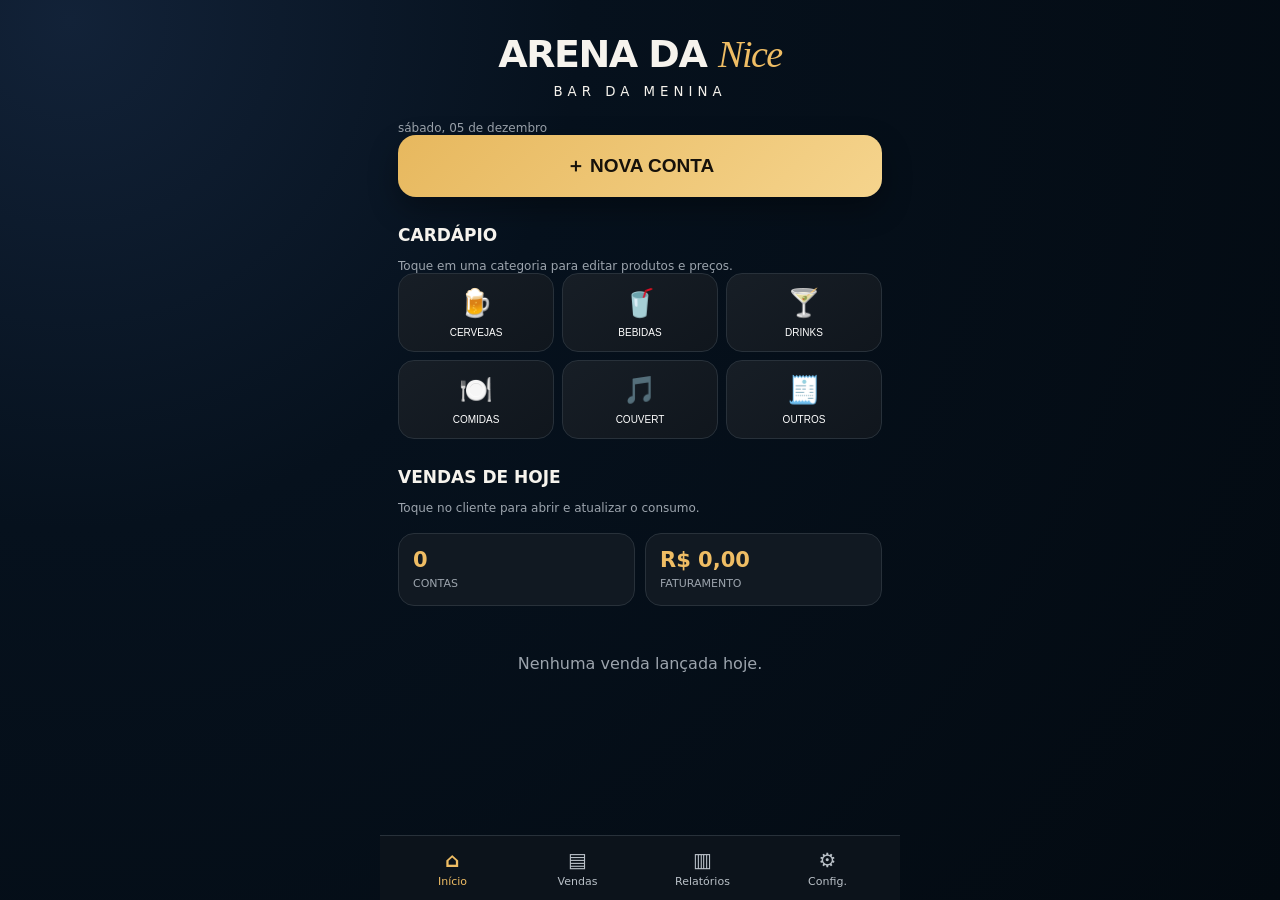
==== commit 56f63d71: "Adicionar visão mensal de vendas e relatório diário" ====
--- a/index.html
+++ b/index.html
@@ -1 +1 @@
-<!doctype html><html lang="pt-BR"><head><meta charset="utf-8"><meta name="viewport" content="width=device-width,initial-scale=1,viewport-fit=cover"><meta name="theme-color" content="#07111d"><title>Arena da Nice — Bar da Menina</title><style>:root{--bg:#06111d;--card:#111922;--gold:#efbd64;--text:#f6f3ed;--muted:#9ca4ad;--line:#28313a;--danger:#e56b6f}*{box-sizing:border-box}body{margin:0;background:radial-gradient(circle at 70px 20px,#122238 0,#06111d 34%,#030a11 100%);color:var(--text);font-family:Inter,system-ui,-apple-system,Segoe UI,sans-serif;min-height:100vh}.app{max-width:520px;margin:auto;padding:22px 18px 110px}.brand{text-align:center;margin:14px 0 22px}.brand h1{margin:0;font-size:38px;line-height:.95;letter-spacing:-1.5px;text-transform:uppercase}.brand h1 span{font-family:Georgia,serif;font-style:italic;text-transform:none;color:var(--gold);font-weight:500}.brand small{display:block;margin-top:12px;letter-spacing:5px}.date{color:var(--muted);font-size:13px;margin-bottom:15px}.new{width:100%;border:0;border-radius:18px;padding:18px;background:linear-gradient(135deg,#e7b85e,#f5d48d);font-weight:800;font-size:19px;color:#16110a;box-shadow:0 12px 30px #0005}.section{margin-top:28px}.section h2{font-size:17px}.cats{display:grid;grid-template-columns:repeat(3,1fr);gap:8px}.cat{background:linear-gradient(145deg,#171e26,#10161d);border:1px solid var(--line);border-radius:16px;padding:13px 5px;text-align:center;font-size:10px;cursor:pointer;color:#fff}.cat b{font-size:27px;display:block;margin-bottom:8px}.summary{display:grid;grid-template-columns:1fr 1fr;gap:10px;margin:18px 0}.stat{background:#111922;border:1px solid var(--line);padding:14px;border-radius:16px}.stat strong{display:block;color:var(--gold);font-size:21px}.stat span{font-size:11px;color:var(--muted)}.sale{display:flex;align-items:center;gap:12px;background:#111922;border:1px solid var(--line);padding:15px 14px;border-radius:15px;margin:8px 0;cursor:pointer}.avatar{width:39px;height:39px;border-radius:50%;background:var(--gold);color:#1a1409;display:grid;place-items:center;font-weight:800}.sale .info{flex:1}.sale .info small{display:block;color:var(--muted);margin-top:3px}.price{color:var(--gold);font-weight:700}.bottom{position:fixed;bottom:0;left:50%;transform:translateX(-50%);width:min(520px,100%);background:#0d141cfa;border-top:1px solid var(--line);display:grid;grid-template-columns:repeat(4,1fr);padding:12px 10px calc(12px + env(safe-area-inset-bottom));text-align:center;font-size:11px}.bottom b{display:block;font-size:20px;margin-bottom:3px}.bottom .active{color:var(--gold)}dialog{width:min(480px,calc(100% - 24px));max-height:88vh;overflow:auto;border:1px solid var(--line);border-radius:22px;background:#0e1720;color:white;padding:20px}dialog::backdrop{background:#000b}input,select{width:100%;background:#080e14;color:white;border:1px solid #34404b;border-radius:12px;padding:14px;font-size:16px}.products{max-height:48vh;overflow:auto;margin:15px 0}.prod{display:flex;align-items:center;padding:11px 2px;border-bottom:1px solid #25303a;gap:10px}.prod span{flex:1}.step{display:flex;align-items:center;gap:12px}.step button{width:34px;height:34px;border:0;border-radius:50%;background:var(--gold);font-size:20px}.total{font-size:22px;font-weight:800;margin:15px 0}.actions{display:flex;gap:8px;flex-wrap:wrap}.actions button{flex:1;min-width:110px;padding:13px;border:0;border-radius:12px;font-weight:700}.primary{background:var(--gold);color:#171109}.secondary{background:#26313b;color:white}.danger{background:#3a2023;color:#ffb8bc}.hint{color:var(--muted);font-size:12px;margin-top:6px}.manageRow{display:grid;grid-template-columns:1fr 92px 38px;gap:8px;align-items:center;padding:9px 0;border-bottom:1px solid #25303a}.manageRow input{padding:10px;font-size:14px}.iconBtn{border:0;border-radius:10px;height:40px;background:#3a2023;color:#ffb8bc;font-size:18px}.addBox{display:grid;gap:9px;margin-top:16px;padding-top:16px;border-top:1px solid #2a3540}.dialogTop{display:flex;justify-content:space-between;gap:10px;align-items:center}.closeX{border:0;background:#25303a;color:white;border-radius:10px;width:36px;height:36px;font-size:18px}</style></head><body><main class="app"><div class="brand"><h1>Arena da <span>Nice</span></h1><small>BAR DA MENINA</small></div><div class="date" id="date"></div><button class="new" onclick="openNewAccount()">＋ NOVA CONTA</button><section class="section"><h2>CARDÁPIO</h2><div class="hint">Toque em uma categoria para editar produtos e preços.</div><div class="cats" id="categoryCards"></div></section><section class="section"><h2>VENDAS DE HOJE</h2><div class="hint">Toque no nome do cliente para abrir e atualizar o consumo.</div><div class="summary"><div class="stat"><strong id="count">0</strong><span>CONTAS</span></div><div class="stat"><strong id="revenue">R$ 0,00</strong><span>FATURAMENTO</span></div></div><div id="sales"></div></section></main><nav class="bottom"><div class="active"><b>⌂</b>Início</div><div><b>▤</b>Vendas</div><div><b>▥</b>Relatórios</div><div><b>⚙</b>Config.</div></nav><dialog id="dlg"><h2 id="dlgTitle">Nova conta</h2><input id="customer" placeholder="Nome do cliente"><div class="products" id="products"></div><div class="total" id="total">Total: R$ 0,00</div><div class="actions"><button class="secondary" onclick="dlg.close()">Cancelar</button><button class="primary" id="saveBtn" onclick="saveAccount()">Finalizar</button></div></dialog><dialog id="menuDlg"><div class="dialogTop"><div><h2 id="menuTitle" style="margin:0">Cardápio</h2><div class="hint">Altere o nome, preço ou remova um item.</div></div><button class="closeX" onclick="menuDlg.close()">×</button></div><div id="menuItems"></div><div class="addBox"><strong>Novo produto</strong><input id="newProductName" placeholder="Nome do produto"><input id="newProductPrice" inputmode="decimal" placeholder="Preço (ex.: 12,00)"><button class="primary" style="border:0;border-radius:12px;padding:13px;font-weight:800" onclick="addProduct()">＋ Adicionar produto</button></div></dialog><script>const categories=[{id:'cervejas',label:'CERVEJAS',icon:'🍺'},{id:'bebidas',label:'BEBIDAS',icon:'🥤'},{id:'drinks',label:'DRINKS',icon:'🍸'},{id:'comidas',label:'COMIDAS',icon:'🍽️'},{id:'couvert',label:'COUVERT',icon:'🎵'},{id:'outros',label:'OUTROS',icon:'🧾'}];const defaultCatalog=[{name:'Heineken 600ml',price:15,cat:'cervejas'},{name:'Heineken Lata 350ml',price:10,cat:'cervejas'},{name:'Original 600ml',price:14,cat:'cervejas'},{name:'Original Lata 350ml',price:9,cat:'cervejas'},{name:'Brahma 600ml',price:12,cat:'cervejas'},{name:'Amstel Lata 269ml',price:8,cat:'cervejas'},{name:'Corona Long Neck',price:12,cat:'cervejas'},{name:'Stella Long Neck',price:11,cat:'cervejas'},{name:'Stella Pure Gold Longneck',price:11,cat:'cervejas'},{name:'Coca-Cola',price:7,cat:'bebidas'},{name:'Água',price:5,cat:'bebidas'},{name:'Suco',price:8,cat:'bebidas'},{name:'Para Tudo',price:18,cat:'drinks'},{name:'Campari',price:18,cat:'drinks'},{name:'Martini',price:18,cat:'drinks'},{name:'Pinga',price:8,cat:'drinks'},{name:'Isca de tilápia',price:42,cat:'comidas'},{name:'Panceta',price:38,cat:'comidas'},{name:'Frango a passarinho',price:38,cat:'comidas'},{name:'Espetinho',price:12,cat:'comidas'},{name:'Espeto no pão',price:16,cat:'comidas'},{name:'Porção de filé',price:45,cat:'comidas'},{name:'Cupim',price:45,cat:'comidas'},{name:'Carne de sol',price:45,cat:'comidas'},{name:'Hot dog gourmet',price:20,cat:'comidas'},{name:'Caldo pequeno',price:12,cat:'comidas'},{name:'Caldo grande',price:18,cat:'comidas'},{name:'Couvert músico',price:15,cat:'couvert'},{name:'Isqueiro',price:5,cat:'outros'},{name:'Cigarro',price:15,cat:'outros'}];let catalog=JSON.parse(localStorage.getItem('arena-catalog')||'null')||defaultCatalog;function ensureNewDefaults(){['Isqueiro','Cigarro'].forEach(n=>{if(!catalog.some(p=>p.name===n)){const d=defaultCatalog.find(p=>p.name===n);catalog.push({...d})}});localStorage.setItem('arena-catalog',JSON.stringify(catalog))}ensureNewDefaults();let qty={};let editingIndex=null;let editingCategory=null;let sales=JSON.parse(localStorage.getItem('arena-sales')||'[]');const money=v=>Number(v).toLocaleString('pt-BR',{style:'currency',currency:'BRL'});date.textContent=new Date().toLocaleDateString('pt-BR',{weekday:'long',day:'2-digit',month:'long'});function saveCatalog(){localStorage.setItem('arena-catalog',JSON.stringify(catalog))}function renderCategoryCards(){categoryCards.innerHTML=categories.map(c=>`<button class="cat" onclick="openCategory('${c.id}')"><b>${c.icon}</b>${c.label}</button>`).join('')}function openCategory(cat){editingCategory=cat;const c=categories.find(x=>x.id===cat);menuTitle.textContent=c.icon+' '+c.label;renderMenuItems();newProductName.value='';newProductPrice.value='';menuDlg.showModal()}function renderMenuItems(){const indexes=catalog.map((p,i)=>({p,i})).filter(x=>x.p.cat===editingCategory);menuItems.innerHTML=indexes.length?indexes.map(({p,i})=>`<div class="manageRow"><input value="${p.name.replace(/&/g,'&amp;').replace(/"/g,'&quot;')}" onchange="renameProduct(${i},this.value)"><input inputmode="decimal" value="${Number(p.price).toFixed(2).replace('.',',')}" onchange="changePrice(${i},this.value)"><button class="iconBtn" onclick="removeProduct(${i})">🗑</button></div>`).join(''):'<div class="hint" style="padding:20px 0">Nenhum produto nesta categoria.</div>'}function renameProduct(i,v){const old=catalog[i].name;const next=v.trim();if(!next)return renderMenuItems();catalog[i].name=next;sales.forEach(s=>s.items.forEach(item=>{if(item.name===old)item.name=next}));saveCatalog();saveSales()}function parsePrice(v){return Number(String(v).replace('R$','').replace(/\./g,'').replace(',','.').trim())}function changePrice(i,v){const n=parsePrice(v);if(!Number.isFinite(n)||n<0)return renderMenuItems();catalog[i].price=n;saveCatalog();renderMenuItems()}function removeProduct(i){if(!confirm('Remover '+catalog[i].name+' do cardápio?'))return;catalog.splice(i,1);saveCatalog();renderMenuItems()}function addProduct(){const name=newProductName.value.trim();const price=parsePrice(newProductPrice.value);if(!name)return alert('Informe o nome do produto.');if(!Number.isFinite(price)||price<0)return alert('Informe um preço válido.');catalog.push({name,price,cat:editingCategory});saveCatalog();newProductName.value='';newProductPrice.value='';renderMenuItems()}function openNewAccount(){editingIndex=null;qty={};customer.value='';dlgTitle.textContent='Nova conta';saveBtn.textContent='Finalizar';renderProducts();dlg.showModal()}function openExistingAccount(i){editingIndex=i;qty={};const s=sales[i];customer.value=s.name;dlgTitle.textContent='Conta de '+s.name;saveBtn.textContent='Salvar alterações';s.items.forEach(item=>{const idx=catalog.findIndex(x=>x.name===item.name);if(idx>=0)qty[idx]=item.qty});renderProducts();dlg.showModal()}function renderProducts(){products.innerHTML=categories.map(c=>{const rows=catalog.map((p,i)=>({p,i})).filter(x=>x.p.cat===c.id);if(!rows.length)return '';return `<div style="color:var(--gold);font-weight:800;margin:15px 0 3px">${c.icon} ${c.label}</div>`+rows.map(({p,i})=>`<div class="prod"><span>${p.name}<small style="display:block;color:#8d98a3">${money(p.price)}</small></span><div class="step"><button onclick="change(${i},-1)">−</button><strong>${qty[i]||0}</strong><button onclick="change(${i},1)">+</button></div></div>`).join('')}).join('');calc()}function change(i,d){qty[i]=Math.max(0,(qty[i]||0)+d);renderProducts()}function calc(){let t=0;catalog.forEach((p,i)=>t+=(qty[i]||0)*Number(p.price));total.textContent='Total: '+money(t);return t}function saveSales(){localStorage.setItem('arena-sales',JSON.stringify(sales))}function saveAccount(){if(!customer.value.trim())return alert('Informe o nome do cliente.');const t=calc();if(!t)return alert('Adicione ao menos um produto.');const account={name:customer.value.trim(),total:t,items:catalog.map((p,i)=>({name:p.name,qty:qty[i]||0,price:Number(p.price)})).filter(x=>x.qty)};if(editingIndex===null){sales.unshift(account)}else{sales[editingIndex]=account}saveSales();dlg.close();renderSales()}function renderSales(){count.textContent=sales.length;revenue.textContent=money(sales.reduce((a,b)=>a+Number(b.total||0),0));const salesEl=document.getElementById('sales');salesEl.innerHTML=sales.length?sales.map((s,i)=>`<div class="sale" onclick="openExistingAccount(${i})"><div class="avatar">${s.name[0].toUpperCase()}</div><div class="info">${s.name}<small>${s.items.reduce((a,b)=>a+b.qty,0)} itens</small></div><div class="price">${money(s.total)}</div></div>`).join(''):'<div style="color:#8d98a3;text-align:center;padding:30px">Nenhuma venda lançada hoje.</div>'}renderCategoryCards();renderSales()</script></body></html>+<!doctype html><html lang="pt-BR"><head><meta charset="utf-8"><meta name="viewport" content="width=device-width,initial-scale=1,viewport-fit=cover"><meta name="theme-color" content="#07111d"><title>Arena da Nice — Bar da Menina</title><style>:root{--bg:#06111d;--card:#111922;--gold:#efbd64;--text:#f6f3ed;--muted:#9ca4ad;--line:#28313a;--danger:#e56b6f}*{box-sizing:border-box}body{margin:0;background:radial-gradient(circle at 70px 20px,#122238 0,#06111d 34%,#030a11 100%);color:var(--text);font-family:Inter,system-ui,-apple-system,Segoe UI,sans-serif;min-height:100vh}.app{max-width:520px;margin:auto;padding:22px 18px 110px}.brand{text-align:center;margin:14px 0 22px}.brand h1{margin:0;font-size:38px;line-height:.95;letter-spacing:-1.5px;text-transform:uppercase}.brand h1 span{font-family:Georgia,serif;font-style:italic;text-transform:none;color:var(--gold);font-weight:500}.brand small{display:block;margin-top:12px;letter-spacing:5px}.date,.hint{color:var(--muted);font-size:12px}.new{width:100%;border:0;border-radius:18px;padding:18px;background:linear-gradient(135deg,#e7b85e,#f5d48d);font-weight:800;font-size:19px;color:#16110a;box-shadow:0 12px 30px #0005}.section{margin-top:28px}.section h2{font-size:17px}.cats{display:grid;grid-template-columns:repeat(3,1fr);gap:8px}.cat{background:linear-gradient(145deg,#171e26,#10161d);border:1px solid var(--line);border-radius:16px;padding:13px 5px;text-align:center;font-size:10px;cursor:pointer;color:#fff}.cat b{font-size:27px;display:block;margin-bottom:8px}.summary{display:grid;grid-template-columns:1fr 1fr;gap:10px;margin:18px 0}.stat{background:#111922;border:1px solid var(--line);padding:14px;border-radius:16px}.stat strong{display:block;color:var(--gold);font-size:21px}.stat span{font-size:11px;color:var(--muted)}.sale,.dayRow,.productRow{display:flex;align-items:center;gap:12px;background:#111922;border:1px solid var(--line);padding:15px 14px;border-radius:15px;margin:8px 0}.sale{cursor:pointer}.avatar{width:39px;height:39px;border-radius:50%;background:var(--gold);color:#1a1409;display:grid;place-items:center;font-weight:800}.sale .info,.dayRow .info,.productRow .info{flex:1}.info small{display:block;color:var(--muted);margin-top:3px}.price{color:var(--gold);font-weight:700}.bottom{position:fixed;bottom:0;left:50%;transform:translateX(-50%);width:min(520px,100%);background:#0d141cfa;border-top:1px solid var(--line);display:grid;grid-template-columns:repeat(4,1fr);padding:12px 10px calc(12px + env(safe-area-inset-bottom));text-align:center;font-size:11px}.nav{cursor:pointer;color:#b9c0c7}.nav b{display:block;font-size:20px;margin-bottom:3px}.nav.active{color:var(--gold)}dialog{width:min(480px,calc(100% - 24px));max-height:88vh;overflow:auto;border:1px solid var(--line);border-radius:22px;background:#0e1720;color:white;padding:20px}dialog::backdrop{background:#000b}input,select{width:100%;background:#080e14;color:white;border:1px solid #34404b;border-radius:12px;padding:14px;font-size:16px}.products{max-height:48vh;overflow:auto;margin:15px 0}.prod{display:flex;align-items:center;padding:11px 2px;border-bottom:1px solid #25303a;gap:10px}.prod span{flex:1}.step{display:flex;align-items:center;gap:12px}.step button{width:34px;height:34px;border:0;border-radius:50%;background:var(--gold);font-size:20px}.total{font-size:22px;font-weight:800;margin:15px 0}.actions{display:flex;gap:8px;flex-wrap:wrap}.actions button{flex:1;min-width:110px;padding:13px;border:0;border-radius:12px;font-weight:700}.primary{background:var(--gold);color:#171109}.secondary{background:#26313b;color:white}.manageRow{display:grid;grid-template-columns:1fr 92px 38px;gap:8px;align-items:center;padding:9px 0;border-bottom:1px solid #25303a}.manageRow input{padding:10px;font-size:14px}.iconBtn{border:0;border-radius:10px;height:40px;background:#3a2023;color:#ffb8bc;font-size:18px}.addBox{display:grid;gap:9px;margin-top:16px;padding-top:16px;border-top:1px solid #2a3540}.dialogTop{display:flex;justify-content:space-between;gap:10px;align-items:center}.closeX{border:0;background:#25303a;color:white;border-radius:10px;width:36px;height:36px;font-size:18px}.page{display:none}.page.active{display:block}.filter{display:flex;gap:8px;align-items:center;margin:12px 0}.filter input{flex:1}.empty{color:var(--muted);text-align:center;padding:30px}.subhead{font-size:13px;color:var(--gold);font-weight:800;margin-top:20px}</style></head><body><main class="app"><div class="brand"><h1>Arena da <span>Nice</span></h1><small>BAR DA MENINA</small></div><div class="date" id="date"></div><section id="homePage" class="page active"><button class="new" onclick="openNewAccount()">＋ NOVA CONTA</button><section class="section"><h2>CARDÁPIO</h2><div class="hint">Toque em uma categoria para editar produtos e preços.</div><div class="cats" id="categoryCards"></div></section><section class="section"><h2>VENDAS DE HOJE</h2><div class="hint">Toque no cliente para abrir e atualizar o consumo.</div><div class="summary"><div class="stat"><strong id="count">0</strong><span>CONTAS</span></div><div class="stat"><strong id="revenue">R$ 0,00</strong><span>FATURAMENTO</span></div></div><div id="salesList"></div></section></section><section id="salesPage" class="page"><h2>VENDAS</h2><div class="hint">Resumo de faturamento por mês.</div><div class="filter"><input id="monthFilter" type="month" onchange="renderMonthly()"></div><div class="summary"><div class="stat"><strong id="monthRevenue">R$ 0,00</strong><span>FATURAMENTO DO MÊS</span></div><div class="stat"><strong id="monthAccounts">0</strong><span>CONTAS NO MÊS</span></div></div><div id="monthDays"></div></section><section id="reportPage" class="page"><h2>RELATÓRIO DO DIA</h2><div class="hint">Faturamento e consumo detalhado por dia.</div><div class="filter"><input id="dayFilter" type="date" onchange="renderDailyReport()"></div><div class="summary"><div class="stat"><strong id="dayRevenue">R$ 0,00</strong><span>FATURAMENTO</span></div><div class="stat"><strong id="dayAccounts">0</strong><span>CONTAS</span></div></div><div class="subhead">CLIENTES</div><div id="dayClients"></div><div class="subhead">PRODUTOS VENDIDOS</div><div id="dayProducts"></div></section><section id="settingsPage" class="page"><h2>CONFIGURAÇÕES</h2><div class="hint">Por enquanto, os produtos são administrados diretamente pelo Cardápio da tela inicial.</div></section></main><nav class="bottom"><div class="nav active" data-page="homePage" onclick="showPage('homePage',this)"><b>⌂</b>Início</div><div class="nav" data-page="salesPage" onclick="showPage('salesPage',this)"><b>▤</b>Vendas</div><div class="nav" data-page="reportPage" onclick="showPage('reportPage',this)"><b>▥</b>Relatórios</div><div class="nav" data-page="settingsPage" onclick="showPage('settingsPage',this)"><b>⚙</b>Config.</div></nav><dialog id="dlg"><h2 id="dlgTitle">Nova conta</h2><input id="customer" placeholder="Nome do cliente"><div class="products" id="products"></div><div class="total" id="total">Total: R$ 0,00</div><div class="actions"><button class="secondary" onclick="dlg.close()">Cancelar</button><button class="primary" id="saveBtn" onclick="saveAccount()">Finalizar</button></div></dialog><dialog id="menuDlg"><div class="dialogTop"><div><h2 id="menuTitle" style="margin:0">Cardápio</h2><div class="hint">Altere nome, preço ou remova um item.</div></div><button class="closeX" onclick="menuDlg.close()">×</button></div><div id="menuItems"></div><div class="addBox"><strong>Novo produto</strong><input id="newProductName" placeholder="Nome do produto"><input id="newProductPrice" inputmode="decimal" placeholder="Preço (ex.: 12,00)"><button class="primary" style="border:0;border-radius:12px;padding:13px;font-weight:800" onclick="addProduct()">＋ Adicionar produto</button></div></dialog><script>const categories=[{id:'cervejas',label:'CERVEJAS',icon:'🍺'},{id:'bebidas',label:'BEBIDAS',icon:'🥤'},{id:'drinks',label:'DRINKS',icon:'🍸'},{id:'comidas',label:'COMIDAS',icon:'🍽️'},{id:'couvert',label:'COUVERT',icon:'🎵'},{id:'outros',label:'OUTROS',icon:'🧾'}];const defaultCatalog=[{name:'Heineken 600ml',price:15,cat:'cervejas'},{name:'Heineken Lata 350ml',price:10,cat:'cervejas'},{name:'Original 600ml',price:14,cat:'cervejas'},{name:'Original Lata 350ml',price:9,cat:'cervejas'},{name:'Brahma 600ml',price:12,cat:'cervejas'},{name:'Amstel Lata 269ml',price:8,cat:'cervejas'},{name:'Corona Long Neck',price:12,cat:'cervejas'},{name:'Stella Long Neck',price:11,cat:'cervejas'},{name:'Stella Pure Gold Longneck',price:11,cat:'cervejas'},{name:'Coca-Cola',price:7,cat:'bebidas'},{name:'Água',price:5,cat:'bebidas'},{name:'Suco',price:8,cat:'bebidas'},{name:'Para Tudo',price:18,cat:'drinks'},{name:'Campari',price:18,cat:'drinks'},{name:'Martini',price:18,cat:'drinks'},{name:'Pinga',price:8,cat:'drinks'},{name:'Isca de tilápia',price:42,cat:'comidas'},{name:'Panceta',price:38,cat:'comidas'},{name:'Frango a passarinho',price:38,cat:'comidas'},{name:'Espetinho',price:12,cat:'comidas'},{name:'Espeto no pão',price:16,cat:'comidas'},{name:'Porção de filé',price:45,cat:'comidas'},{name:'Cupim',price:45,cat:'comidas'},{name:'Carne de sol',price:45,cat:'comidas'},{name:'Hot dog gourmet',price:20,cat:'comidas'},{name:'Caldo pequeno',price:12,cat:'comidas'},{name:'Caldo grande',price:18,cat:'comidas'},{name:'Couvert músico',price:15,cat:'couvert'},{name:'Isqueiro',price:5,cat:'outros'},{name:'Cigarro',price:15,cat:'outros'}];let catalog=JSON.parse(localStorage.getItem('arena-catalog')||'null')||defaultCatalog;let sales=JSON.parse(localStorage.getItem('arena-sales')||'[]');const todayKey=()=>new Date().toISOString().slice(0,10);sales=sales.map(s=>({...s,createdAt:s.createdAt||todayKey()}));localStorage.setItem('arena-sales',JSON.stringify(sales));let qty={},editingIndex=null,editingCategory=null;const money=v=>Number(v||0).toLocaleString('pt-BR',{style:'currency',currency:'BRL'});date.textContent=new Date().toLocaleDateString('pt-BR',{weekday:'long',day:'2-digit',month:'long'});monthFilter.value=todayKey().slice(0,7);dayFilter.value=todayKey();function showPage(id,el){document.querySelectorAll('.page').forEach(p=>p.classList.remove('active'));document.getElementById(id).classList.add('active');document.querySelectorAll('.nav').forEach(n=>n.classList.remove('active'));el.classList.add('active');if(id==='salesPage')renderMonthly();if(id==='reportPage')renderDailyReport()}function saveCatalog(){localStorage.setItem('arena-catalog',JSON.stringify(catalog))}function saveSales(){localStorage.setItem('arena-sales',JSON.stringify(sales))}function renderCategoryCards(){categoryCards.innerHTML=categories.map(c=>`<button class="cat" onclick="openCategory('${c.id}')"><b>${c.icon}</b>${c.label}</button>`).join('')}function openCategory(cat){editingCategory=cat;const c=categories.find(x=>x.id===cat);menuTitle.textContent=c.icon+' '+c.label;renderMenuItems();newProductName.value='';newProductPrice.value='';menuDlg.showModal()}function renderMenuItems(){const rows=catalog.map((p,i)=>({p,i})).filter(x=>x.p.cat===editingCategory);menuItems.innerHTML=rows.length?rows.map(({p,i})=>`<div class="manageRow"><input value="${p.name.replace(/&/g,'&amp;').replace(/"/g,'&quot;')}" onchange="renameProduct(${i},this.value)"><input inputmode="decimal" value="${Number(p.price).toFixed(2).replace('.',',')}" onchange="changePrice(${i},this.value)"><button class="iconBtn" onclick="removeProduct(${i})">🗑</button></div>`).join(''):'<div class="empty">Nenhum produto.</div>'}function renameProduct(i,v){const old=catalog[i].name,next=v.trim();if(!next)return renderMenuItems();catalog[i].name=next;sales.forEach(s=>s.items.forEach(item=>{if(item.name===old)item.name=next}));saveCatalog();saveSales()}function parsePrice(v){return Number(String(v).replace('R$','').replace(/\./g,'').replace(',','.').trim())}function changePrice(i,v){const n=parsePrice(v);if(!Number.isFinite(n)||n<0)return renderMenuItems();catalog[i].price=n;saveCatalog();renderMenuItems()}function removeProduct(i){if(!confirm('Remover '+catalog[i].name+'?'))return;catalog.splice(i,1);saveCatalog();renderMenuItems()}function addProduct(){const name=newProductName.value.trim(),price=parsePrice(newProductPrice.value);if(!name)return alert('Informe o nome.');if(!Number.isFinite(price)||price<0)return alert('Informe um preço válido.');catalog.push({name,price,cat:editingCategory});saveCatalog();newProductName.value='';newProductPrice.value='';renderMenuItems()}function openNewAccount(){editingIndex=null;qty={};customer.value='';dlgTitle.textContent='Nova conta';saveBtn.textContent='Finalizar';renderProducts();dlg.showModal()}function openExistingAccount(i){editingIndex=i;qty={};const s=sales[i];customer.value=s.name;dlgTitle.textContent='Conta de '+s.name;saveBtn.textContent='Salvar alterações';s.items.forEach(item=>{const idx=catalog.findIndex(x=>x.name===item.name);if(idx>=0)qty[idx]=item.qty});renderProducts();dlg.showModal()}function renderProducts(){products.innerHTML=categories.map(c=>{const rows=catalog.map((p,i)=>({p,i})).filter(x=>x.p.cat===c.id);if(!rows.length)return '';return `<div style="color:var(--gold);font-weight:800;margin:15px 0 3px">${c.icon} ${c.label}</div>`+rows.map(({p,i})=>`<div class="prod"><span>${p.name}<small style="display:block;color:#8d98a3">${money(p.price)}</small></span><div class="step"><button onclick="change(${i},-1)">−</button><strong>${qty[i]||0}</strong><button onclick="change(${i},1)">+</button></div></div>`).join('')}).join('');calc()}function change(i,d){qty[i]=Math.max(0,(qty[i]||0)+d);renderProducts()}function calc(){let t=0;catalog.forEach((p,i)=>t+=(qty[i]||0)*Number(p.price));total.textContent='Total: '+money(t);return t}function saveAccount(){if(!customer.value.trim())return alert('Informe o nome do cliente.');const t=calc();if(!t)return alert('Adicione ao menos um produto.');const old=editingIndex===null?null:sales[editingIndex];const account={name:customer.value.trim(),total:t,createdAt:old?.createdAt||todayKey(),items:catalog.map((p,i)=>({name:p.name,qty:qty[i]||0,price:Number(p.price)})).filter(x=>x.qty)};if(editingIndex===null)sales.unshift(account);else sales[editingIndex]=account;saveSales();dlg.close();renderHome();renderMonthly();renderDailyReport()}function renderHome(){const todays=sales.map((s,i)=>({s,i})).filter(x=>x.s.createdAt===todayKey());count.textContent=todays.length;revenue.textContent=money(todays.reduce((a,x)=>a+Number(x.s.total||0),0));salesList.innerHTML=todays.length?todays.map(({s,i})=>`<div class="sale" onclick="openExistingAccount(${i})"><div class="avatar">${s.name[0].toUpperCase()}</div><div class="info">${s.name}<small>${s.items.reduce((a,b)=>a+b.qty,0)} itens</small></div><div class="price">${money(s.total)}</div></div>`).join(''):'<div class="empty">Nenhuma venda lançada hoje.</div>'}function renderMonthly(){const m=monthFilter.value||todayKey().slice(0,7);const list=sales.filter(s=>s.createdAt.slice(0,7)===m);monthRevenue.textContent=money(list.reduce((a,s)=>a+Number(s.total||0),0));monthAccounts.textContent=list.length;const groups={};list.forEach(s=>(groups[s.createdAt]??=[]).push(s));const days=Object.keys(groups).sort().reverse();monthDays.innerHTML=days.length?days.map(d=>{const arr=groups[d],tot=arr.reduce((a,s)=>a+Number(s.total||0),0);return `<div class="dayRow"><div class="info"><strong>${new Date(d+'T12:00:00').toLocaleDateString('pt-BR',{weekday:'short',day:'2-digit',month:'2-digit'})}</strong><small>${arr.length} contas</small></div><div class="price">${money(tot)}</div></div>`}).join(''):'<div class="empty">Nenhuma venda neste mês.</div>'}function renderDailyReport(){const d=dayFilter.value||todayKey();const list=sales.filter(s=>s.createdAt===d);dayRevenue.textContent=money(list.reduce((a,s)=>a+Number(s.total||0),0));dayAccounts.textContent=list.length;dayClients.innerHTML=list.length?list.map(s=>`<div class="dayRow"><div class="info"><strong>${s.name}</strong><small>${s.items.reduce((a,b)=>a+b.qty,0)} itens</small></div><div class="price">${money(s.total)}</div></div>`).join(''):'<div class="empty">Nenhuma venda neste dia.</div>';const productsMap={};list.forEach(s=>s.items.forEach(it=>{if(!productsMap[it.name])productsMap[it.name]={qty:0,total:0};productsMap[it.name].qty+=it.qty;productsMap[it.name].total+=it.qty*it.price}));const rows=Object.entries(productsMap).sort((a,b)=>b[1].total-a[1].total);dayProducts.innerHTML=rows.length?rows.map(([name,v])=>`<div class="productRow"><div class="info"><strong>${name}</strong><small>${v.qty} unidade(s)</small></div><div class="price">${money(v.total)}</div></div>`).join(''):'<div class="empty">Sem produtos vendidos.</div>'}renderCategoryCards();renderHome();renderMonthly();renderDailyReport()</script></body></html>
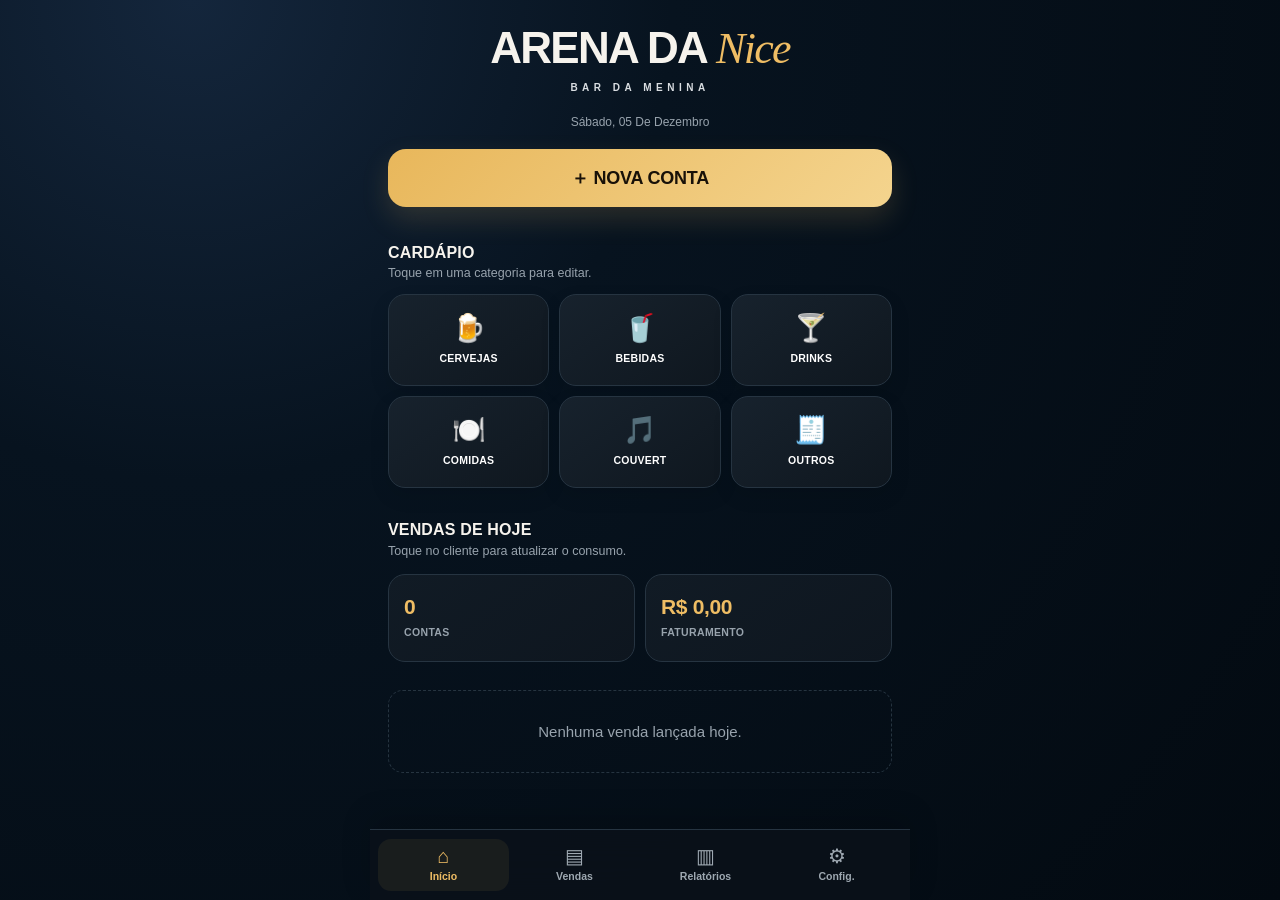
==== commit d36e8b75: "Refinar UX e espaçamentos mobile" ====
--- a/index.html
+++ b/index.html
@@ -1 +1,30 @@
-<!doctype html><html lang="pt-BR"><head><meta charset="utf-8"><meta name="viewport" content="width=device-width,initial-scale=1,viewport-fit=cover"><meta name="theme-color" content="#07111d"><title>Arena da Nice — Bar da Menina</title><style>:root{--bg:#06111d;--card:#111922;--gold:#efbd64;--text:#f6f3ed;--muted:#9ca4ad;--line:#28313a;--danger:#e56b6f}*{box-sizing:border-box}body{margin:0;background:radial-gradient(circle at 70px 20px,#122238 0,#06111d 34%,#030a11 100%);color:var(--text);font-family:Inter,system-ui,-apple-system,Segoe UI,sans-serif;min-height:100vh}.app{max-width:520px;margin:auto;padding:22px 18px 110px}.brand{text-align:center;margin:14px 0 22px}.brand h1{margin:0;font-size:38px;line-height:.95;letter-spacing:-1.5px;text-transform:uppercase}.brand h1 span{font-family:Georgia,serif;font-style:italic;text-transform:none;color:var(--gold);font-weight:500}.brand small{display:block;margin-top:12px;letter-spacing:5px}.date,.hint{color:var(--muted);font-size:12px}.new{width:100%;border:0;border-radius:18px;padding:18px;background:linear-gradient(135deg,#e7b85e,#f5d48d);font-weight:800;font-size:19px;color:#16110a;box-shadow:0 12px 30px #0005}.section{margin-top:28px}.section h2{font-size:17px}.cats{display:grid;grid-template-columns:repeat(3,1fr);gap:8px}.cat{background:linear-gradient(145deg,#171e26,#10161d);border:1px solid var(--line);border-radius:16px;padding:13px 5px;text-align:center;font-size:10px;cursor:pointer;color:#fff}.cat b{font-size:27px;display:block;margin-bottom:8px}.summary{display:grid;grid-template-columns:1fr 1fr;gap:10px;margin:18px 0}.stat{background:#111922;border:1px solid var(--line);padding:14px;border-radius:16px}.stat strong{display:block;color:var(--gold);font-size:21px}.stat span{font-size:11px;color:var(--muted)}.sale,.dayRow,.productRow{display:flex;align-items:center;gap:12px;background:#111922;border:1px solid var(--line);padding:15px 14px;border-radius:15px;margin:8px 0}.sale{cursor:pointer}.avatar{width:39px;height:39px;border-radius:50%;background:var(--gold);color:#1a1409;display:grid;place-items:center;font-weight:800}.sale .info,.dayRow .info,.productRow .info{flex:1}.info small{display:block;color:var(--muted);margin-top:3px}.price{color:var(--gold);font-weight:700}.bottom{position:fixed;bottom:0;left:50%;transform:translateX(-50%);width:min(520px,100%);background:#0d141cfa;border-top:1px solid var(--line);display:grid;grid-template-columns:repeat(4,1fr);padding:12px 10px calc(12px + env(safe-area-inset-bottom));text-align:center;font-size:11px}.nav{cursor:pointer;color:#b9c0c7}.nav b{display:block;font-size:20px;margin-bottom:3px}.nav.active{color:var(--gold)}dialog{width:min(480px,calc(100% - 24px));max-height:88vh;overflow:auto;border:1px solid var(--line);border-radius:22px;background:#0e1720;color:white;padding:20px}dialog::backdrop{background:#000b}input,select{width:100%;background:#080e14;color:white;border:1px solid #34404b;border-radius:12px;padding:14px;font-size:16px}.products{max-height:48vh;overflow:auto;margin:15px 0}.prod{display:flex;align-items:center;padding:11px 2px;border-bottom:1px solid #25303a;gap:10px}.prod span{flex:1}.step{display:flex;align-items:center;gap:12px}.step button{width:34px;height:34px;border:0;border-radius:50%;background:var(--gold);font-size:20px}.total{font-size:22px;font-weight:800;margin:15px 0}.actions{display:flex;gap:8px;flex-wrap:wrap}.actions button{flex:1;min-width:110px;padding:13px;border:0;border-radius:12px;font-weight:700}.primary{background:var(--gold);color:#171109}.secondary{background:#26313b;color:white}.manageRow{display:grid;grid-template-columns:1fr 92px 38px;gap:8px;align-items:center;padding:9px 0;border-bottom:1px solid #25303a}.manageRow input{padding:10px;font-size:14px}.iconBtn{border:0;border-radius:10px;height:40px;background:#3a2023;color:#ffb8bc;font-size:18px}.addBox{display:grid;gap:9px;margin-top:16px;padding-top:16px;border-top:1px solid #2a3540}.dialogTop{display:flex;justify-content:space-between;gap:10px;align-items:center}.closeX{border:0;background:#25303a;color:white;border-radius:10px;width:36px;height:36px;font-size:18px}.page{display:none}.page.active{display:block}.filter{display:flex;gap:8px;align-items:center;margin:12px 0}.filter input{flex:1}.empty{color:var(--muted);text-align:center;padding:30px}.subhead{font-size:13px;color:var(--gold);font-weight:800;margin-top:20px}</style></head><body><main class="app"><div class="brand"><h1>Arena da <span>Nice</span></h1><small>BAR DA MENINA</small></div><div class="date" id="date"></div><section id="homePage" class="page active"><button class="new" onclick="openNewAccount()">＋ NOVA CONTA</button><section class="section"><h2>CARDÁPIO</h2><div class="hint">Toque em uma categoria para editar produtos e preços.</div><div class="cats" id="categoryCards"></div></section><section class="section"><h2>VENDAS DE HOJE</h2><div class="hint">Toque no cliente para abrir e atualizar o consumo.</div><div class="summary"><div class="stat"><strong id="count">0</strong><span>CONTAS</span></div><div class="stat"><strong id="revenue">R$ 0,00</strong><span>FATURAMENTO</span></div></div><div id="salesList"></div></section></section><section id="salesPage" class="page"><h2>VENDAS</h2><div class="hint">Resumo de faturamento por mês.</div><div class="filter"><input id="monthFilter" type="month" onchange="renderMonthly()"></div><div class="summary"><div class="stat"><strong id="monthRevenue">R$ 0,00</strong><span>FATURAMENTO DO MÊS</span></div><div class="stat"><strong id="monthAccounts">0</strong><span>CONTAS NO MÊS</span></div></div><div id="monthDays"></div></section><section id="reportPage" class="page"><h2>RELATÓRIO DO DIA</h2><div class="hint">Faturamento e consumo detalhado por dia.</div><div class="filter"><input id="dayFilter" type="date" onchange="renderDailyReport()"></div><div class="summary"><div class="stat"><strong id="dayRevenue">R$ 0,00</strong><span>FATURAMENTO</span></div><div class="stat"><strong id="dayAccounts">0</strong><span>CONTAS</span></div></div><div class="subhead">CLIENTES</div><div id="dayClients"></div><div class="subhead">PRODUTOS VENDIDOS</div><div id="dayProducts"></div></section><section id="settingsPage" class="page"><h2>CONFIGURAÇÕES</h2><div class="hint">Por enquanto, os produtos são administrados diretamente pelo Cardápio da tela inicial.</div></section></main><nav class="bottom"><div class="nav active" data-page="homePage" onclick="showPage('homePage',this)"><b>⌂</b>Início</div><div class="nav" data-page="salesPage" onclick="showPage('salesPage',this)"><b>▤</b>Vendas</div><div class="nav" data-page="reportPage" onclick="showPage('reportPage',this)"><b>▥</b>Relatórios</div><div class="nav" data-page="settingsPage" onclick="showPage('settingsPage',this)"><b>⚙</b>Config.</div></nav><dialog id="dlg"><h2 id="dlgTitle">Nova conta</h2><input id="customer" placeholder="Nome do cliente"><div class="products" id="products"></div><div class="total" id="total">Total: R$ 0,00</div><div class="actions"><button class="secondary" onclick="dlg.close()">Cancelar</button><button class="primary" id="saveBtn" onclick="saveAccount()">Finalizar</button></div></dialog><dialog id="menuDlg"><div class="dialogTop"><div><h2 id="menuTitle" style="margin:0">Cardápio</h2><div class="hint">Altere nome, preço ou remova um item.</div></div><button class="closeX" onclick="menuDlg.close()">×</button></div><div id="menuItems"></div><div class="addBox"><strong>Novo produto</strong><input id="newProductName" placeholder="Nome do produto"><input id="newProductPrice" inputmode="decimal" placeholder="Preço (ex.: 12,00)"><button class="primary" style="border:0;border-radius:12px;padding:13px;font-weight:800" onclick="addProduct()">＋ Adicionar produto</button></div></dialog><script>const categories=[{id:'cervejas',label:'CERVEJAS',icon:'🍺'},{id:'bebidas',label:'BEBIDAS',icon:'🥤'},{id:'drinks',label:'DRINKS',icon:'🍸'},{id:'comidas',label:'COMIDAS',icon:'🍽️'},{id:'couvert',label:'COUVERT',icon:'🎵'},{id:'outros',label:'OUTROS',icon:'🧾'}];const defaultCatalog=[{name:'Heineken 600ml',price:15,cat:'cervejas'},{name:'Heineken Lata 350ml',price:10,cat:'cervejas'},{name:'Original 600ml',price:14,cat:'cervejas'},{name:'Original Lata 350ml',price:9,cat:'cervejas'},{name:'Brahma 600ml',price:12,cat:'cervejas'},{name:'Amstel Lata 269ml',price:8,cat:'cervejas'},{name:'Corona Long Neck',price:12,cat:'cervejas'},{name:'Stella Long Neck',price:11,cat:'cervejas'},{name:'Stella Pure Gold Longneck',price:11,cat:'cervejas'},{name:'Coca-Cola',price:7,cat:'bebidas'},{name:'Água',price:5,cat:'bebidas'},{name:'Suco',price:8,cat:'bebidas'},{name:'Para Tudo',price:18,cat:'drinks'},{name:'Campari',price:18,cat:'drinks'},{name:'Martini',price:18,cat:'drinks'},{name:'Pinga',price:8,cat:'drinks'},{name:'Isca de tilápia',price:42,cat:'comidas'},{name:'Panceta',price:38,cat:'comidas'},{name:'Frango a passarinho',price:38,cat:'comidas'},{name:'Espetinho',price:12,cat:'comidas'},{name:'Espeto no pão',price:16,cat:'comidas'},{name:'Porção de filé',price:45,cat:'comidas'},{name:'Cupim',price:45,cat:'comidas'},{name:'Carne de sol',price:45,cat:'comidas'},{name:'Hot dog gourmet',price:20,cat:'comidas'},{name:'Caldo pequeno',price:12,cat:'comidas'},{name:'Caldo grande',price:18,cat:'comidas'},{name:'Couvert músico',price:15,cat:'couvert'},{name:'Isqueiro',price:5,cat:'outros'},{name:'Cigarro',price:15,cat:'outros'}];let catalog=JSON.parse(localStorage.getItem('arena-catalog')||'null')||defaultCatalog;let sales=JSON.parse(localStorage.getItem('arena-sales')||'[]');const todayKey=()=>new Date().toISOString().slice(0,10);sales=sales.map(s=>({...s,createdAt:s.createdAt||todayKey()}));localStorage.setItem('arena-sales',JSON.stringify(sales));let qty={},editingIndex=null,editingCategory=null;const money=v=>Number(v||0).toLocaleString('pt-BR',{style:'currency',currency:'BRL'});date.textContent=new Date().toLocaleDateString('pt-BR',{weekday:'long',day:'2-digit',month:'long'});monthFilter.value=todayKey().slice(0,7);dayFilter.value=todayKey();function showPage(id,el){document.querySelectorAll('.page').forEach(p=>p.classList.remove('active'));document.getElementById(id).classList.add('active');document.querySelectorAll('.nav').forEach(n=>n.classList.remove('active'));el.classList.add('active');if(id==='salesPage')renderMonthly();if(id==='reportPage')renderDailyReport()}function saveCatalog(){localStorage.setItem('arena-catalog',JSON.stringify(catalog))}function saveSales(){localStorage.setItem('arena-sales',JSON.stringify(sales))}function renderCategoryCards(){categoryCards.innerHTML=categories.map(c=>`<button class="cat" onclick="openCategory('${c.id}')"><b>${c.icon}</b>${c.label}</button>`).join('')}function openCategory(cat){editingCategory=cat;const c=categories.find(x=>x.id===cat);menuTitle.textContent=c.icon+' '+c.label;renderMenuItems();newProductName.value='';newProductPrice.value='';menuDlg.showModal()}function renderMenuItems(){const rows=catalog.map((p,i)=>({p,i})).filter(x=>x.p.cat===editingCategory);menuItems.innerHTML=rows.length?rows.map(({p,i})=>`<div class="manageRow"><input value="${p.name.replace(/&/g,'&amp;').replace(/"/g,'&quot;')}" onchange="renameProduct(${i},this.value)"><input inputmode="decimal" value="${Number(p.price).toFixed(2).replace('.',',')}" onchange="changePrice(${i},this.value)"><button class="iconBtn" onclick="removeProduct(${i})">🗑</button></div>`).join(''):'<div class="empty">Nenhum produto.</div>'}function renameProduct(i,v){const old=catalog[i].name,next=v.trim();if(!next)return renderMenuItems();catalog[i].name=next;sales.forEach(s=>s.items.forEach(item=>{if(item.name===old)item.name=next}));saveCatalog();saveSales()}function parsePrice(v){return Number(String(v).replace('R$','').replace(/\./g,'').replace(',','.').trim())}function changePrice(i,v){const n=parsePrice(v);if(!Number.isFinite(n)||n<0)return renderMenuItems();catalog[i].price=n;saveCatalog();renderMenuItems()}function removeProduct(i){if(!confirm('Remover '+catalog[i].name+'?'))return;catalog.splice(i,1);saveCatalog();renderMenuItems()}function addProduct(){const name=newProductName.value.trim(),price=parsePrice(newProductPrice.value);if(!name)return alert('Informe o nome.');if(!Number.isFinite(price)||price<0)return alert('Informe um preço válido.');catalog.push({name,price,cat:editingCategory});saveCatalog();newProductName.value='';newProductPrice.value='';renderMenuItems()}function openNewAccount(){editingIndex=null;qty={};customer.value='';dlgTitle.textContent='Nova conta';saveBtn.textContent='Finalizar';renderProducts();dlg.showModal()}function openExistingAccount(i){editingIndex=i;qty={};const s=sales[i];customer.value=s.name;dlgTitle.textContent='Conta de '+s.name;saveBtn.textContent='Salvar alterações';s.items.forEach(item=>{const idx=catalog.findIndex(x=>x.name===item.name);if(idx>=0)qty[idx]=item.qty});renderProducts();dlg.showModal()}function renderProducts(){products.innerHTML=categories.map(c=>{const rows=catalog.map((p,i)=>({p,i})).filter(x=>x.p.cat===c.id);if(!rows.length)return '';return `<div style="color:var(--gold);font-weight:800;margin:15px 0 3px">${c.icon} ${c.label}</div>`+rows.map(({p,i})=>`<div class="prod"><span>${p.name}<small style="display:block;color:#8d98a3">${money(p.price)}</small></span><div class="step"><button onclick="change(${i},-1)">−</button><strong>${qty[i]||0}</strong><button onclick="change(${i},1)">+</button></div></div>`).join('')}).join('');calc()}function change(i,d){qty[i]=Math.max(0,(qty[i]||0)+d);renderProducts()}function calc(){let t=0;catalog.forEach((p,i)=>t+=(qty[i]||0)*Number(p.price));total.textContent='Total: '+money(t);return t}function saveAccount(){if(!customer.value.trim())return alert('Informe o nome do cliente.');const t=calc();if(!t)return alert('Adicione ao menos um produto.');const old=editingIndex===null?null:sales[editingIndex];const account={name:customer.value.trim(),total:t,createdAt:old?.createdAt||todayKey(),items:catalog.map((p,i)=>({name:p.name,qty:qty[i]||0,price:Number(p.price)})).filter(x=>x.qty)};if(editingIndex===null)sales.unshift(account);else sales[editingIndex]=account;saveSales();dlg.close();renderHome();renderMonthly();renderDailyReport()}function renderHome(){const todays=sales.map((s,i)=>({s,i})).filter(x=>x.s.createdAt===todayKey());count.textContent=todays.length;revenue.textContent=money(todays.reduce((a,x)=>a+Number(x.s.total||0),0));salesList.innerHTML=todays.length?todays.map(({s,i})=>`<div class="sale" onclick="openExistingAccount(${i})"><div class="avatar">${s.name[0].toUpperCase()}</div><div class="info">${s.name}<small>${s.items.reduce((a,b)=>a+b.qty,0)} itens</small></div><div class="price">${money(s.total)}</div></div>`).join(''):'<div class="empty">Nenhuma venda lançada hoje.</div>'}function renderMonthly(){const m=monthFilter.value||todayKey().slice(0,7);const list=sales.filter(s=>s.createdAt.slice(0,7)===m);monthRevenue.textContent=money(list.reduce((a,s)=>a+Number(s.total||0),0));monthAccounts.textContent=list.length;const groups={};list.forEach(s=>(groups[s.createdAt]??=[]).push(s));const days=Object.keys(groups).sort().reverse();monthDays.innerHTML=days.length?days.map(d=>{const arr=groups[d],tot=arr.reduce((a,s)=>a+Number(s.total||0),0);return `<div class="dayRow"><div class="info"><strong>${new Date(d+'T12:00:00').toLocaleDateString('pt-BR',{weekday:'short',day:'2-digit',month:'2-digit'})}</strong><small>${arr.length} contas</small></div><div class="price">${money(tot)}</div></div>`}).join(''):'<div class="empty">Nenhuma venda neste mês.</div>'}function renderDailyReport(){const d=dayFilter.value||todayKey();const list=sales.filter(s=>s.createdAt===d);dayRevenue.textContent=money(list.reduce((a,s)=>a+Number(s.total||0),0));dayAccounts.textContent=list.length;dayClients.innerHTML=list.length?list.map(s=>`<div class="dayRow"><div class="info"><strong>${s.name}</strong><small>${s.items.reduce((a,b)=>a+b.qty,0)} itens</small></div><div class="price">${money(s.total)}</div></div>`).join(''):'<div class="empty">Nenhuma venda neste dia.</div>';const productsMap={};list.forEach(s=>s.items.forEach(it=>{if(!productsMap[it.name])productsMap[it.name]={qty:0,total:0};productsMap[it.name].qty+=it.qty;productsMap[it.name].total+=it.qty*it.price}));const rows=Object.entries(productsMap).sort((a,b)=>b[1].total-a[1].total);dayProducts.innerHTML=rows.length?rows.map(([name,v])=>`<div class="productRow"><div class="info"><strong>${name}</strong><small>${v.qty} unidade(s)</small></div><div class="price">${money(v.total)}</div></div>`).join(''):'<div class="empty">Sem produtos vendidos.</div>'}renderCategoryCards();renderHome();renderMonthly();renderDailyReport()</script></body></html>+<!doctype html>
+<html lang="pt-BR">
+<head>
+<meta charset="utf-8">
+<meta name="viewport" content="width=device-width,initial-scale=1,viewport-fit=cover">
+<meta name="theme-color" content="#07111d">
+<title>Arena da Nice — Bar da Menina</title>
+<style>
+:root{--bg:#06111d;--surface:#101923;--surface-2:#151f2a;--surface-3:#0b131c;--gold:#efbd64;--gold-2:#f5d894;--text:#f6f3ed;--muted:#98a3ad;--line:#263441;--danger:#e36d72;--shadow:0 18px 45px rgba(0,0,0,.24);--r-sm:12px;--r-md:16px;--r-lg:22px}
+*{box-sizing:border-box;-webkit-tap-highlight-color:transparent}html{background:var(--bg)}body{margin:0;min-height:100vh;background:radial-gradient(circle at 15% 0,#14263c 0,#07131f 34%,#030a11 100%);color:var(--text);font-family:Inter,ui-sans-serif,-apple-system,BlinkMacSystemFont,"Segoe UI",sans-serif;font-size:15px;line-height:1.45}button,input,select{font:inherit}button{cursor:pointer}.app{width:min(100%,540px);margin:0 auto;padding:calc(18px + env(safe-area-inset-top)) 18px calc(112px + env(safe-area-inset-bottom))}.brand{text-align:center;padding:8px 0 18px}.brand h1{margin:0;font-size:clamp(34px,10vw,44px);line-height:.98;letter-spacing:-1.7px;text-transform:uppercase;font-weight:850}.brand h1 span{font-family:Georgia,serif;font-style:italic;text-transform:none;color:var(--gold);font-weight:500}.brand small{display:block;margin-top:11px;letter-spacing:4.5px;font-size:10px;font-weight:700;color:#d9dde1}.date{text-align:center;color:var(--muted);font-size:12px;text-transform:capitalize;margin-bottom:18px}.page{display:none;animation:fade .16s ease}.page.active{display:block}@keyframes fade{from{opacity:.55;transform:translateY(3px)}to{opacity:1;transform:none}}.page-title{margin:2px 0 4px;font-size:24px;letter-spacing:-.55px}.hint{color:var(--muted);font-size:12.5px;line-height:1.45}.new{width:100%;min-height:58px;border:0;border-radius:18px;padding:16px 18px;background:linear-gradient(135deg,#e8b75b,#f4d48e);color:#181108;font-size:18px;font-weight:850;letter-spacing:-.2px;box-shadow:0 12px 28px rgba(239,189,100,.16);margin-bottom:4px}.new:active{transform:scale(.99)}.section{margin-top:30px}.section-head{display:flex;align-items:flex-end;justify-content:space-between;gap:12px;margin-bottom:12px}.section h2,.section-head h2{margin:0;font-size:16px;letter-spacing:.15px}.cats{display:grid;grid-template-columns:repeat(3,minmax(0,1fr));gap:10px}.cat{min-height:92px;border:1px solid var(--line);border-radius:17px;padding:13px 7px;background:linear-gradient(145deg,#17222d,#0f171f);color:#fff;text-align:center;font-size:10.5px;font-weight:750;letter-spacing:.25px;box-shadow:0 8px 20px rgba(0,0,0,.10)}.cat b{display:block;font-size:27px;line-height:1;margin-bottom:9px}.cat:active{transform:scale(.98);border-color:#495969}.summary{display:grid;grid-template-columns:1fr 1fr;gap:10px;margin:14px 0 18px}.stat{min-height:88px;background:linear-gradient(145deg,#111b25,#0e161f);border:1px solid var(--line);padding:15px;border-radius:17px;display:flex;flex-direction:column;justify-content:center}.stat strong{display:block;color:var(--gold);font-size:21px;line-height:1.15;letter-spacing:-.35px;white-space:nowrap;overflow:hidden;text-overflow:ellipsis}.stat span{margin-top:6px;font-size:10.5px;font-weight:750;letter-spacing:.35px;color:var(--muted)}.list{display:grid;gap:9px}.sale,.dayRow,.productRow{display:flex;align-items:center;gap:12px;background:linear-gradient(145deg,#121c26,#0e171f);border:1px solid var(--line);padding:13px 14px;border-radius:15px;min-height:66px}.sale:active{transform:scale(.995);border-color:#435364}.avatar{flex:0 0 40px;width:40px;height:40px;border-radius:50%;background:linear-gradient(135deg,#e5b258,#f3d58e);color:#1a1409;display:grid;place-items:center;font-weight:850;font-size:15px}.info{min-width:0;flex:1;font-weight:700}.info small{display:block;color:var(--muted);font-weight:500;font-size:11.5px;margin-top:3px}.price{color:var(--gold);font-weight:800;white-space:nowrap}.empty{color:var(--muted);text-align:center;padding:30px 12px;border:1px dashed #263440;border-radius:15px;margin-top:10px}.filter{margin:18px 0 14px}input,select{width:100%;min-height:48px;background:#09111a;color:white;border:1px solid #324250;border-radius:13px;padding:12px 13px;outline:none}input:focus,select:focus{border-color:#8f754a;box-shadow:0 0 0 3px rgba(239,189,100,.08)}.subhead{font-size:11.5px;color:var(--gold);font-weight:850;letter-spacing:.65px;margin:24px 0 10px}.bottom{position:fixed;z-index:50;left:50%;bottom:0;transform:translateX(-50%);width:min(540px,100%);display:grid;grid-template-columns:repeat(4,1fr);background:rgba(10,17,25,.96);backdrop-filter:blur(18px);border-top:1px solid var(--line);padding:9px 8px calc(9px + env(safe-area-inset-bottom));box-shadow:0 -12px 30px rgba(0,0,0,.16)}.nav{min-height:52px;border-radius:13px;color:#9ea8b1;display:flex;flex-direction:column;align-items:center;justify-content:center;font-size:10.5px;font-weight:650;gap:3px}.nav b{font-size:20px;line-height:1;font-weight:500}.nav.active{color:var(--gold);background:rgba(239,189,100,.07)}dialog{width:min(500px,calc(100% - 22px));max-height:90vh;overflow:auto;border:1px solid #30404d;border-radius:24px;background:linear-gradient(180deg,#101a24,#0b131c);color:white;padding:20px;box-shadow:var(--shadow)}dialog::backdrop{background:rgba(0,0,0,.72);backdrop-filter:blur(3px)}dialog h2{margin:0 0 14px;font-size:22px;letter-spacing:-.35px}.dialogTop{display:flex;justify-content:space-between;gap:12px;align-items:flex-start;margin-bottom:16px}.dialogTop h2{margin:0 0 3px}.closeX{border:0;background:#24313c;color:white;border-radius:11px;width:40px;height:40px;font-size:20px;flex:0 0 auto}.products{max-height:52vh;overflow:auto;margin:16px -4px 12px;padding:0 4px}.groupTitle{color:var(--gold);font-size:11px;font-weight:850;letter-spacing:.65px;margin:18px 0 6px}.prod{display:flex;align-items:center;gap:10px;padding:12px 1px;border-bottom:1px solid #22303b;min-height:60px}.prod>span{min-width:0;flex:1;font-weight:650}.prod small{display:block;color:var(--muted);font-size:11.5px;font-weight:500;margin-top:2px}.step{display:flex;align-items:center;gap:10px}.step button{width:38px;height:38px;border:0;border-radius:12px;background:var(--gold);color:#1b1409;font-size:21px;line-height:1;font-weight:700}.step strong{min-width:20px;text-align:center;font-size:15px}.total{font-size:23px;font-weight:850;letter-spacing:-.45px;margin:18px 0 14px;padding-top:14px;border-top:1px solid #263440}.actions{display:flex;gap:9px;flex-wrap:wrap}.actions button,.primary,.secondary{min-height:48px;border:0;border-radius:13px;font-weight:800;padding:12px 16px}.actions button{flex:1;min-width:120px}.primary{background:var(--gold);color:#171109}.secondary{background:#25323d;color:white}.manageRow{display:grid;grid-template-columns:minmax(0,1fr) 92px 42px;gap:8px;align-items:center;padding:10px 0;border-bottom:1px solid #25323d}.manageRow input{min-height:42px;padding:9px 10px;font-size:13px}.iconBtn{border:0;border-radius:11px;height:42px;background:#3a2023;color:#ffb8bc;font-size:17px}.addBox{display:grid;gap:9px;margin-top:18px;padding-top:18px;border-top:1px solid #2a3844}.addBox strong{font-size:14px}@media(max-width:360px){.app{padding-left:14px;padding-right:14px}.cats{gap:8px}.cat{min-height:86px}.brand h1{font-size:33px}.manageRow{grid-template-columns:minmax(0,1fr) 80px 40px}}
+</style>
+</head>
+<body>
+<main class="app">
+<div class="brand"><h1>Arena da <span>Nice</span></h1><small>BAR DA MENINA</small></div><div class="date" id="date"></div>
+<section id="homePage" class="page active"><button class="new" onclick="openNewAccount()">＋ NOVA CONTA</button><section class="section"><div class="section-head"><div><h2>CARDÁPIO</h2><div class="hint">Toque em uma categoria para editar.</div></div></div><div class="cats" id="categoryCards"></div></section><section class="section"><div class="section-head"><div><h2>VENDAS DE HOJE</h2><div class="hint">Toque no cliente para atualizar o consumo.</div></div></div><div class="summary"><div class="stat"><strong id="count">0</strong><span>CONTAS</span></div><div class="stat"><strong id="revenue">R$ 0,00</strong><span>FATURAMENTO</span></div></div><div class="list" id="salesList"></div></section></section>
+<section id="salesPage" class="page"><h2 class="page-title">Vendas</h2><div class="hint">Resumo de faturamento por mês.</div><div class="filter"><input id="monthFilter" type="month" onchange="renderMonthly()"></div><div class="summary"><div class="stat"><strong id="monthRevenue">R$ 0,00</strong><span>FATURAMENTO DO MÊS</span></div><div class="stat"><strong id="monthAccounts">0</strong><span>CONTAS NO MÊS</span></div></div><div class="list" id="monthDays"></div></section>
+<section id="reportPage" class="page"><h2 class="page-title">Relatório do dia</h2><div class="hint">Faturamento e consumo detalhado.</div><div class="filter"><input id="dayFilter" type="date" onchange="renderDailyReport()"></div><div class="summary"><div class="stat"><strong id="dayRevenue">R$ 0,00</strong><span>FATURAMENTO</span></div><div class="stat"><strong id="dayAccounts">0</strong><span>CONTAS</span></div></div><div class="subhead">CLIENTES</div><div class="list" id="dayClients"></div><div class="subhead">PRODUTOS VENDIDOS</div><div class="list" id="dayProducts"></div></section>
+<section id="settingsPage" class="page"><h2 class="page-title">Configurações</h2><div class="hint">Os produtos e preços são administrados pelo Cardápio da tela inicial.</div></section>
+</main>
+<nav class="bottom"><div class="nav active" onclick="showPage('homePage',this)"><b>⌂</b>Início</div><div class="nav" onclick="showPage('salesPage',this)"><b>▤</b>Vendas</div><div class="nav" onclick="showPage('reportPage',this)"><b>▥</b>Relatórios</div><div class="nav" onclick="showPage('settingsPage',this)"><b>⚙</b>Config.</div></nav>
+<dialog id="dlg"><div class="dialogTop"><div><h2 id="dlgTitle">Nova conta</h2><div class="hint">Adicione os produtos consumidos.</div></div><button class="closeX" onclick="dlg.close()">×</button></div><input id="customer" placeholder="Nome do cliente"><div class="products" id="products"></div><div class="total" id="total">Total: R$ 0,00</div><div class="actions"><button class="secondary" onclick="dlg.close()">Cancelar</button><button class="primary" id="saveBtn" onclick="saveAccount()">Finalizar</button></div></dialog>
+<dialog id="menuDlg"><div class="dialogTop"><div><h2 id="menuTitle">Cardápio</h2><div class="hint">Altere nome, preço ou remova um item.</div></div><button class="closeX" onclick="menuDlg.close()">×</button></div><div id="menuItems"></div><div class="addBox"><strong>Novo produto</strong><input id="newProductName" placeholder="Nome do produto"><input id="newProductPrice" inputmode="decimal" placeholder="Preço (ex.: 12,00)"><button class="primary" onclick="addProduct()">＋ Adicionar produto</button></div></dialog>
+<script>
+const categories=[{id:'cervejas',label:'CERVEJAS',icon:'🍺'},{id:'bebidas',label:'BEBIDAS',icon:'🥤'},{id:'drinks',label:'DRINKS',icon:'🍸'},{id:'comidas',label:'COMIDAS',icon:'🍽️'},{id:'couvert',label:'COUVERT',icon:'🎵'},{id:'outros',label:'OUTROS',icon:'🧾'}];
+const defaultCatalog=[{name:'Heineken 600ml',price:15,cat:'cervejas'},{name:'Heineken Lata 350ml',price:10,cat:'cervejas'},{name:'Original 600ml',price:14,cat:'cervejas'},{name:'Original Lata 350ml',price:9,cat:'cervejas'},{name:'Brahma 600ml',price:12,cat:'cervejas'},{name:'Amstel Lata 269ml',price:8,cat:'cervejas'},{name:'Corona Long Neck',price:12,cat:'cervejas'},{name:'Stella Long Neck',price:11,cat:'cervejas'},{name:'Stella Pure Gold Longneck',price:11,cat:'cervejas'},{name:'Coca-Cola',price:7,cat:'bebidas'},{name:'Água',price:5,cat:'bebidas'},{name:'Suco',price:8,cat:'bebidas'},{name:'Para Tudo',price:18,cat:'drinks'},{name:'Campari',price:18,cat:'drinks'},{name:'Balena',price:18,cat:'drinks'},{name:'Martini',price:18,cat:'drinks'},{name:'Pinga',price:8,cat:'drinks'},{name:'Isca de tilápia',price:42,cat:'comidas'},{name:'Panceta',price:38,cat:'comidas'},{name:'Caldo pequeno',price:12,cat:'comidas'},{name:'Caldo grande',price:18,cat:'comidas'},{name:'Espetinho',price:12,cat:'comidas'},{name:'Skyny',price:6,cat:'comidas'},{name:'Trident',price:5,cat:'comidas'},{name:'Frango a passarinho',price:38,cat:'comidas'},{name:'Espeto no pão',price:16,cat:'comidas'},{name:'Porção de filé',price:45,cat:'comidas'},{name:'Cupim',price:45,cat:'comidas'},{name:'Carne de sol',price:45,cat:'comidas'},{name:'Hot dog gourmet',price:20,cat:'comidas'},{name:'Couvert músico',price:15,cat:'couvert'},{name:'Isqueiro',price:5,cat:'outros'},{name:'Cigarro',price:15,cat:'outros'}];
+let catalog=JSON.parse(localStorage.getItem('arena-catalog')||'null')||defaultCatalog;['Balena','Skyny','Trident','Isqueiro','Cigarro'].forEach(n=>{if(!catalog.some(p=>p.name===n)){const d=defaultCatalog.find(p=>p.name===n);if(d)catalog.push({...d})}});let sales=JSON.parse(localStorage.getItem('arena-sales')||'[]');const localDateKey=()=>{const d=new Date(),z=n=>String(n).padStart(2,'0');return `${d.getFullYear()}-${z(d.getMonth()+1)}-${z(d.getDate())}`};sales=sales.map(s=>({...s,createdAt:s.createdAt||localDateKey()}));localStorage.setItem('arena-catalog',JSON.stringify(catalog));localStorage.setItem('arena-sales',JSON.stringify(sales));let qty={},editingIndex=null,editingCategory=null;const money=v=>Number(v||0).toLocaleString('pt-BR',{style:'currency',currency:'BRL'}),el=id=>document.getElementById(id);el('date').textContent=new Date().toLocaleDateString('pt-BR',{weekday:'long',day:'2-digit',month:'long'});el('monthFilter').value=localDateKey().slice(0,7);el('dayFilter').value=localDateKey();function saveCatalog(){localStorage.setItem('arena-catalog',JSON.stringify(catalog))}function saveSales(){localStorage.setItem('arena-sales',JSON.stringify(sales))}function showPage(id,node){document.querySelectorAll('.page').forEach(p=>p.classList.remove('active'));el(id).classList.add('active');document.querySelectorAll('.nav').forEach(n=>n.classList.remove('active'));node.classList.add('active');if(id==='salesPage')renderMonthly();if(id==='reportPage')renderDailyReport()}function renderCategoryCards(){el('categoryCards').innerHTML=categories.map(c=>`<button class="cat" onclick="openCategory('${c.id}')"><b>${c.icon}</b>${c.label}</button>`).join('')}function openCategory(cat){editingCategory=cat;const c=categories.find(x=>x.id===cat);el('menuTitle').textContent=c.icon+' '+c.label;renderMenuItems();el('newProductName').value='';el('newProductPrice').value='';el('menuDlg').showModal()}function esc(s){return String(s).replace(/&/g,'&amp;').replace(/"/g,'&quot;').replace(/</g,'&lt;')}function renderMenuItems(){const rows=catalog.map((p,i)=>({p,i})).filter(x=>x.p.cat===editingCategory);el('menuItems').innerHTML=rows.length?rows.map(({p,i})=>`<div class="manageRow"><input value="${esc(p.name)}" onchange="renameProduct(${i},this.value)"><input inputmode="decimal" value="${Number(p.price).toFixed(2).replace('.',',')}" onchange="changePrice(${i},this.value)"><button class="iconBtn" onclick="removeProduct(${i})">🗑</button></div>`).join(''):'<div class="empty">Nenhum produto nesta categoria.</div>'}function renameProduct(i,v){const old=catalog[i].name,next=v.trim();if(!next)return renderMenuItems();catalog[i].name=next;sales.forEach(s=>(s.items||[]).forEach(item=>{if(item.name===old)item.name=next}));saveCatalog();saveSales()}function parsePrice(v){return Number(String(v).replace('R$','').replace(/\./g,'').replace(',','.').trim())}function changePrice(i,v){const n=parsePrice(v);if(!Number.isFinite(n)||n<0)return renderMenuItems();catalog[i].price=n;saveCatalog();renderMenuItems()}function removeProduct(i){if(!confirm('Remover '+catalog[i].name+' do cardápio?'))return;catalog.splice(i,1);saveCatalog();renderMenuItems()}function addProduct(){const name=el('newProductName').value.trim(),price=parsePrice(el('newProductPrice').value);if(!name)return alert('Informe o nome do produto.');if(!Number.isFinite(price)||price<0)return alert('Informe um preço válido.');catalog.push({name,price,cat:editingCategory});saveCatalog();el('newProductName').value='';el('newProductPrice').value='';renderMenuItems()}function openNewAccount(){editingIndex=null;qty={};el('customer').value='';el('dlgTitle').textContent='Nova conta';el('saveBtn').textContent='Finalizar';renderProducts();el('dlg').showModal()}function openExistingAccount(i){editingIndex=i;qty={};const s=sales[i];el('customer').value=s.name;el('dlgTitle').textContent='Conta de '+s.name;el('saveBtn').textContent='Salvar alterações';(s.items||[]).forEach(item=>{const idx=catalog.findIndex(x=>x.name===item.name);if(idx>=0)qty[idx]=item.qty});renderProducts();el('dlg').showModal()}function renderProducts(){el('products').innerHTML=categories.map(c=>{const rows=catalog.map((p,i)=>({p,i})).filter(x=>x.p.cat===c.id);if(!rows.length)return '';return `<div class="groupTitle">${c.icon} ${c.label}</div>`+rows.map(({p,i})=>`<div class="prod"><span>${esc(p.name)}<small>${money(p.price)}</small></span><div class="step"><button onclick="change(${i},-1)">−</button><strong>${qty[i]||0}</strong><button onclick="change(${i},1)">+</button></div></div>`).join('')}).join('');calc()}function change(i,d){qty[i]=Math.max(0,(qty[i]||0)+d);renderProducts()}function calc(){let t=0;catalog.forEach((p,i)=>t+=(qty[i]||0)*Number(p.price));el('total').textContent='Total: '+money(t);return t}function saveAccount(){if(!el('customer').value.trim())return alert('Informe o nome do cliente.');const t=calc();if(!t)return alert('Adicione ao menos um produto.');const account={name:el('customer').value.trim(),total:t,createdAt:editingIndex===null?localDateKey():(sales[editingIndex].createdAt||localDateKey()),items:catalog.map((p,i)=>({name:p.name,qty:qty[i]||0,price:Number(p.price)})).filter(x=>x.qty)};if(editingIndex===null)sales.unshift(account);else sales[editingIndex]=account;saveSales();el('dlg').close();renderHome();renderMonthly();renderDailyReport()}function renderHome(){const day=localDateKey(),rows=sales.map((s,i)=>({s,i})).filter(x=>x.s.createdAt===day);el('count').textContent=rows.length;el('revenue').textContent=money(rows.reduce((a,x)=>a+Number(x.s.total||0),0));el('salesList').innerHTML=rows.length?rows.map(({s,i})=>`<div class="sale" onclick="openExistingAccount(${i})"><div class="avatar">${esc(s.name.charAt(0).toUpperCase())}</div><div class="info">${esc(s.name)}<small>${(s.items||[]).reduce((a,b)=>a+Number(b.qty||0),0)} itens</small></div><div class="price">${money(s.total)}</div></div>`).join(''):'<div class="empty">Nenhuma venda lançada hoje.</div>'}function renderMonthly(){const month=el('monthFilter').value||localDateKey().slice(0,7),rows=sales.filter(s=>(s.createdAt||'').slice(0,7)===month);el('monthRevenue').textContent=money(rows.reduce((a,s)=>a+Number(s.total||0),0));el('monthAccounts').textContent=rows.length;const grouped={};rows.forEach(s=>{if(!grouped[s.createdAt])grouped[s.createdAt]=[];grouped[s.createdAt].push(s)});const days=Object.keys(grouped).sort().reverse();el('monthDays').innerHTML=days.length?days.map(d=>{const rs=grouped[d],dt=new Date(d+'T12:00:00');return `<div class="dayRow"><div class="info">${dt.toLocaleDateString('pt-BR',{day:'2-digit',month:'short'})}<small>${rs.length} conta${rs.length===1?'':'s'}</small></div><div class="price">${money(rs.reduce((a,s)=>a+Number(s.total||0),0))}</div></div>`}).join(''):'<div class="empty">Nenhuma venda neste mês.</div>'}function renderDailyReport(){const day=el('dayFilter').value||localDateKey(),rows=sales.filter(s=>s.createdAt===day);el('dayRevenue').textContent=money(rows.reduce((a,s)=>a+Number(s.total||0),0));el('dayAccounts').textContent=rows.length;el('dayClients').innerHTML=rows.length?rows.map(s=>`<div class="dayRow"><div class="info">${esc(s.name)}<small>${(s.items||[]).reduce((a,b)=>a+Number(b.qty||0),0)} itens</small></div><div class="price">${money(s.total)}</div></div>`).join(''):'<div class="empty">Nenhuma venda neste dia.</div>';const prod={};rows.forEach(s=>(s.items||[]).forEach(i=>{if(!prod[i.name])prod[i.name]={qty:0,total:0};prod[i.name].qty+=Number(i.qty||0);prod[i.name].total+=Number(i.qty||0)*Number(i.price||0)}));const items=Object.entries(prod).sort((a,b)=>b[1].total-a[1].total);el('dayProducts').innerHTML=items.length?items.map(([name,v])=>`<div class="productRow"><div class="info">${esc(name)}<small>${v.qty} unidade${v.qty===1?'':'s'}</small></div><div class="price">${money(v.total)}</div></div>`).join(''):'<div class="empty">Nenhum produto vendido.</div>'}renderCategoryCards();renderHome();renderMonthly();renderDailyReport();
+</script>
+</body>
+</html>
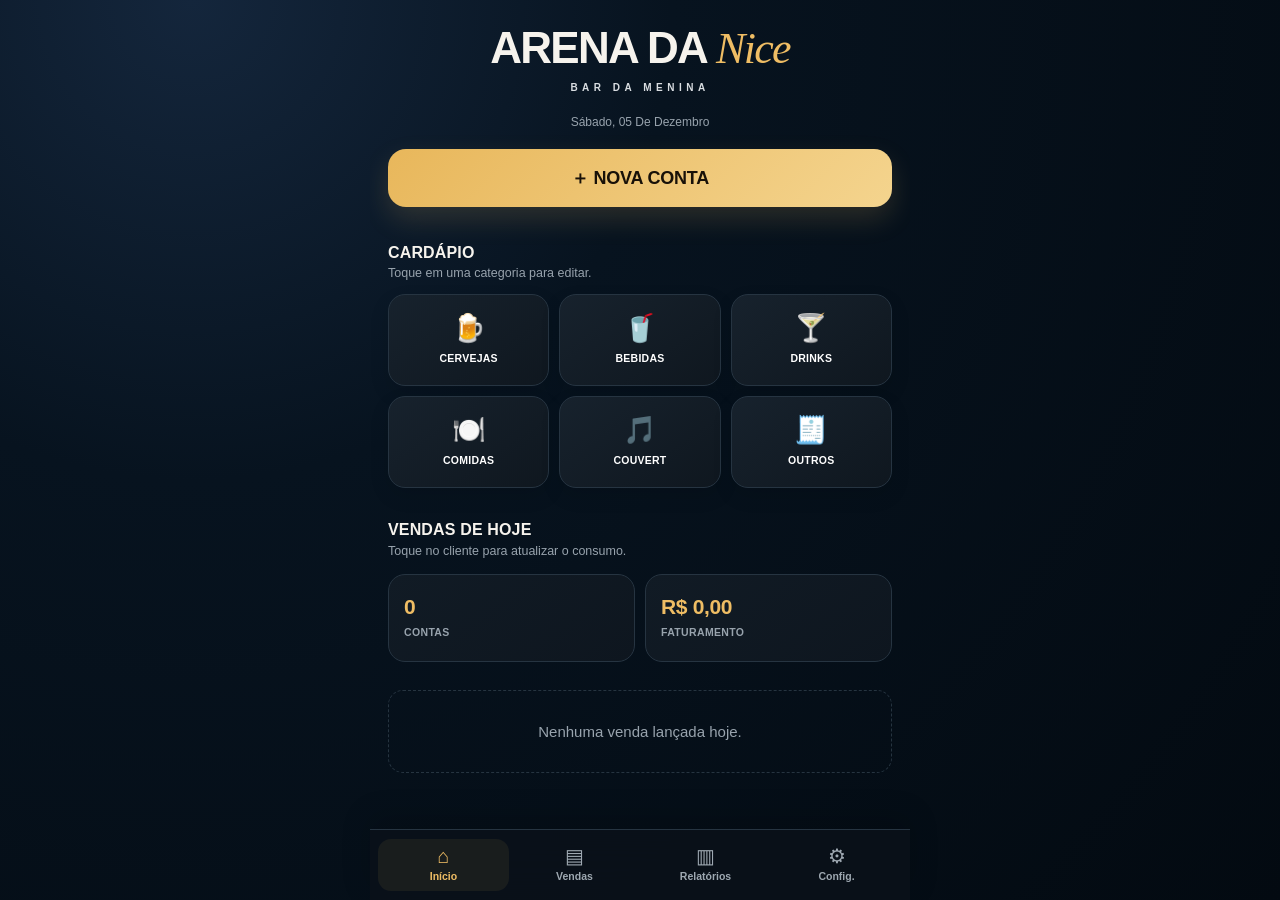
==== commit e9e17fac: "Estabilizar layout mobile e impedir arrasto lateral" ====
--- a/index.html
+++ b/index.html
@@ -4,10 +4,51 @@
 <meta charset="utf-8">
 <meta name="viewport" content="width=device-width,initial-scale=1,viewport-fit=cover">
 <meta name="theme-color" content="#07111d">
+<meta name="apple-mobile-web-app-capable" content="yes">
+<meta name="apple-mobile-web-app-status-bar-style" content="black-translucent">
+<meta name="apple-mobile-web-app-title" content="Arena da Nice">
+<link rel="manifest" href="/manifest.webmanifest">
+<link rel="icon" href="/icon.svg" type="image/svg+xml">
+<link rel="apple-touch-icon" href="/icon.svg">
 <title>Arena da Nice — Bar da Menina</title>
 <style>
-:root{--bg:#06111d;--surface:#101923;--surface-2:#151f2a;--surface-3:#0b131c;--gold:#efbd64;--gold-2:#f5d894;--text:#f6f3ed;--muted:#98a3ad;--line:#263441;--danger:#e36d72;--shadow:0 18px 45px rgba(0,0,0,.24);--r-sm:12px;--r-md:16px;--r-lg:22px}
-*{box-sizing:border-box;-webkit-tap-highlight-color:transparent}html{background:var(--bg)}body{margin:0;min-height:100vh;background:radial-gradient(circle at 15% 0,#14263c 0,#07131f 34%,#030a11 100%);color:var(--text);font-family:Inter,ui-sans-serif,-apple-system,BlinkMacSystemFont,"Segoe UI",sans-serif;font-size:15px;line-height:1.45}button,input,select{font:inherit}button{cursor:pointer}.app{width:min(100%,540px);margin:0 auto;padding:calc(18px + env(safe-area-inset-top)) 18px calc(112px + env(safe-area-inset-bottom))}.brand{text-align:center;padding:8px 0 18px}.brand h1{margin:0;font-size:clamp(34px,10vw,44px);line-height:.98;letter-spacing:-1.7px;text-transform:uppercase;font-weight:850}.brand h1 span{font-family:Georgia,serif;font-style:italic;text-transform:none;color:var(--gold);font-weight:500}.brand small{display:block;margin-top:11px;letter-spacing:4.5px;font-size:10px;font-weight:700;color:#d9dde1}.date{text-align:center;color:var(--muted);font-size:12px;text-transform:capitalize;margin-bottom:18px}.page{display:none;animation:fade .16s ease}.page.active{display:block}@keyframes fade{from{opacity:.55;transform:translateY(3px)}to{opacity:1;transform:none}}.page-title{margin:2px 0 4px;font-size:24px;letter-spacing:-.55px}.hint{color:var(--muted);font-size:12.5px;line-height:1.45}.new{width:100%;min-height:58px;border:0;border-radius:18px;padding:16px 18px;background:linear-gradient(135deg,#e8b75b,#f4d48e);color:#181108;font-size:18px;font-weight:850;letter-spacing:-.2px;box-shadow:0 12px 28px rgba(239,189,100,.16);margin-bottom:4px}.new:active{transform:scale(.99)}.section{margin-top:30px}.section-head{display:flex;align-items:flex-end;justify-content:space-between;gap:12px;margin-bottom:12px}.section h2,.section-head h2{margin:0;font-size:16px;letter-spacing:.15px}.cats{display:grid;grid-template-columns:repeat(3,minmax(0,1fr));gap:10px}.cat{min-height:92px;border:1px solid var(--line);border-radius:17px;padding:13px 7px;background:linear-gradient(145deg,#17222d,#0f171f);color:#fff;text-align:center;font-size:10.5px;font-weight:750;letter-spacing:.25px;box-shadow:0 8px 20px rgba(0,0,0,.10)}.cat b{display:block;font-size:27px;line-height:1;margin-bottom:9px}.cat:active{transform:scale(.98);border-color:#495969}.summary{display:grid;grid-template-columns:1fr 1fr;gap:10px;margin:14px 0 18px}.stat{min-height:88px;background:linear-gradient(145deg,#111b25,#0e161f);border:1px solid var(--line);padding:15px;border-radius:17px;display:flex;flex-direction:column;justify-content:center}.stat strong{display:block;color:var(--gold);font-size:21px;line-height:1.15;letter-spacing:-.35px;white-space:nowrap;overflow:hidden;text-overflow:ellipsis}.stat span{margin-top:6px;font-size:10.5px;font-weight:750;letter-spacing:.35px;color:var(--muted)}.list{display:grid;gap:9px}.sale,.dayRow,.productRow{display:flex;align-items:center;gap:12px;background:linear-gradient(145deg,#121c26,#0e171f);border:1px solid var(--line);padding:13px 14px;border-radius:15px;min-height:66px}.sale:active{transform:scale(.995);border-color:#435364}.avatar{flex:0 0 40px;width:40px;height:40px;border-radius:50%;background:linear-gradient(135deg,#e5b258,#f3d58e);color:#1a1409;display:grid;place-items:center;font-weight:850;font-size:15px}.info{min-width:0;flex:1;font-weight:700}.info small{display:block;color:var(--muted);font-weight:500;font-size:11.5px;margin-top:3px}.price{color:var(--gold);font-weight:800;white-space:nowrap}.empty{color:var(--muted);text-align:center;padding:30px 12px;border:1px dashed #263440;border-radius:15px;margin-top:10px}.filter{margin:18px 0 14px}input,select{width:100%;min-height:48px;background:#09111a;color:white;border:1px solid #324250;border-radius:13px;padding:12px 13px;outline:none}input:focus,select:focus{border-color:#8f754a;box-shadow:0 0 0 3px rgba(239,189,100,.08)}.subhead{font-size:11.5px;color:var(--gold);font-weight:850;letter-spacing:.65px;margin:24px 0 10px}.bottom{position:fixed;z-index:50;left:50%;bottom:0;transform:translateX(-50%);width:min(540px,100%);display:grid;grid-template-columns:repeat(4,1fr);background:rgba(10,17,25,.96);backdrop-filter:blur(18px);border-top:1px solid var(--line);padding:9px 8px calc(9px + env(safe-area-inset-bottom));box-shadow:0 -12px 30px rgba(0,0,0,.16)}.nav{min-height:52px;border-radius:13px;color:#9ea8b1;display:flex;flex-direction:column;align-items:center;justify-content:center;font-size:10.5px;font-weight:650;gap:3px}.nav b{font-size:20px;line-height:1;font-weight:500}.nav.active{color:var(--gold);background:rgba(239,189,100,.07)}dialog{width:min(500px,calc(100% - 22px));max-height:90vh;overflow:auto;border:1px solid #30404d;border-radius:24px;background:linear-gradient(180deg,#101a24,#0b131c);color:white;padding:20px;box-shadow:var(--shadow)}dialog::backdrop{background:rgba(0,0,0,.72);backdrop-filter:blur(3px)}dialog h2{margin:0 0 14px;font-size:22px;letter-spacing:-.35px}.dialogTop{display:flex;justify-content:space-between;gap:12px;align-items:flex-start;margin-bottom:16px}.dialogTop h2{margin:0 0 3px}.closeX{border:0;background:#24313c;color:white;border-radius:11px;width:40px;height:40px;font-size:20px;flex:0 0 auto}.products{max-height:52vh;overflow:auto;margin:16px -4px 12px;padding:0 4px}.groupTitle{color:var(--gold);font-size:11px;font-weight:850;letter-spacing:.65px;margin:18px 0 6px}.prod{display:flex;align-items:center;gap:10px;padding:12px 1px;border-bottom:1px solid #22303b;min-height:60px}.prod>span{min-width:0;flex:1;font-weight:650}.prod small{display:block;color:var(--muted);font-size:11.5px;font-weight:500;margin-top:2px}.step{display:flex;align-items:center;gap:10px}.step button{width:38px;height:38px;border:0;border-radius:12px;background:var(--gold);color:#1b1409;font-size:21px;line-height:1;font-weight:700}.step strong{min-width:20px;text-align:center;font-size:15px}.total{font-size:23px;font-weight:850;letter-spacing:-.45px;margin:18px 0 14px;padding-top:14px;border-top:1px solid #263440}.actions{display:flex;gap:9px;flex-wrap:wrap}.actions button,.primary,.secondary{min-height:48px;border:0;border-radius:13px;font-weight:800;padding:12px 16px}.actions button{flex:1;min-width:120px}.primary{background:var(--gold);color:#171109}.secondary{background:#25323d;color:white}.manageRow{display:grid;grid-template-columns:minmax(0,1fr) 92px 42px;gap:8px;align-items:center;padding:10px 0;border-bottom:1px solid #25323d}.manageRow input{min-height:42px;padding:9px 10px;font-size:13px}.iconBtn{border:0;border-radius:11px;height:42px;background:#3a2023;color:#ffb8bc;font-size:17px}.addBox{display:grid;gap:9px;margin-top:18px;padding-top:18px;border-top:1px solid #2a3844}.addBox strong{font-size:14px}@media(max-width:360px){.app{padding-left:14px;padding-right:14px}.cats{gap:8px}.cat{min-height:86px}.brand h1{font-size:33px}.manageRow{grid-template-columns:minmax(0,1fr) 80px 40px}}
+:root{
+  --bg:#06111d;--surface:#101923;--surface-2:#151f2a;--surface-3:#0b131c;
+  --gold:#efbd64;--gold-2:#f5d894;--text:#f6f3ed;--muted:#98a3ad;--line:#263441;
+  --danger:#e36d72;--shadow:0 18px 45px rgba(0,0,0,.24);
+  --r-sm:12px;--r-md:16px;--r-lg:22px;
+}
+*{box-sizing:border-box;-webkit-tap-highlight-color:transparent}
+html{background:var(--bg)}
+body{margin:0;min-height:100vh;background:radial-gradient(circle at 15% 0,#14263c 0,#07131f 34%,#030a11 100%);color:var(--text);font-family:Inter,ui-sans-serif,-apple-system,BlinkMacSystemFont,"Segoe UI",sans-serif;font-size:15px;line-height:1.45}
+button,input,select{font:inherit}button{cursor:pointer}
+.app{width:min(100%,540px);margin:0 auto;padding:calc(18px + env(safe-area-inset-top)) 18px calc(112px + env(safe-area-inset-bottom))}
+.brand{text-align:center;padding:8px 0 18px}.brand h1{margin:0;font-size:clamp(34px,10vw,44px);line-height:.98;letter-spacing:-1.7px;text-transform:uppercase;font-weight:850}.brand h1 span{font-family:Georgia,serif;font-style:italic;text-transform:none;color:var(--gold);font-weight:500}.brand small{display:block;margin-top:11px;letter-spacing:4.5px;font-size:10px;font-weight:700;color:#d9dde1}.date{text-align:center;color:var(--muted);font-size:12px;text-transform:capitalize;margin-bottom:18px}
+.page{display:none;animation:fade .16s ease}.page.active{display:block}@keyframes fade{from{opacity:.55;transform:translateY(3px)}to{opacity:1;transform:none}}
+.page-title{margin:2px 0 4px;font-size:24px;letter-spacing:-.55px}.hint{color:var(--muted);font-size:12.5px;line-height:1.45}.new{width:100%;min-height:58px;border:0;border-radius:18px;padding:16px 18px;background:linear-gradient(135deg,#e8b75b,#f4d48e);color:#181108;font-size:18px;font-weight:850;letter-spacing:-.2px;box-shadow:0 12px 28px rgba(239,189,100,.16);margin-bottom:4px}.new:active{transform:scale(.99)}
+.section{margin-top:30px}.section-head{display:flex;align-items:flex-end;justify-content:space-between;gap:12px;margin-bottom:12px}.section h2,.section-head h2{margin:0;font-size:16px;letter-spacing:.15px}
+.cats{display:grid;grid-template-columns:repeat(3,minmax(0,1fr));gap:10px}.cat{min-height:92px;border:1px solid var(--line);border-radius:17px;padding:13px 7px;background:linear-gradient(145deg,#17222d,#0f171f);color:#fff;text-align:center;font-size:10.5px;font-weight:750;letter-spacing:.25px;box-shadow:0 8px 20px rgba(0,0,0,.10)}.cat b{display:block;font-size:27px;line-height:1;margin-bottom:9px}.cat:active{transform:scale(.98);border-color:#495969}
+.summary{display:grid;grid-template-columns:1fr 1fr;gap:10px;margin:14px 0 18px}.stat{min-height:88px;background:linear-gradient(145deg,#111b25,#0e161f);border:1px solid var(--line);padding:15px;border-radius:17px;display:flex;flex-direction:column;justify-content:center}.stat strong{display:block;color:var(--gold);font-size:21px;line-height:1.15;letter-spacing:-.35px;white-space:nowrap;overflow:hidden;text-overflow:ellipsis}.stat span{margin-top:6px;font-size:10.5px;font-weight:750;letter-spacing:.35px;color:var(--muted)}
+.list{display:grid;gap:9px}.sale,.dayRow,.productRow{display:flex;align-items:center;gap:12px;background:linear-gradient(145deg,#121c26,#0e171f);border:1px solid var(--line);padding:13px 14px;border-radius:15px;min-height:66px}.sale:active{transform:scale(.995);border-color:#435364}.avatar{flex:0 0 40px;width:40px;height:40px;border-radius:50%;background:linear-gradient(135deg,#e5b258,#f3d58e);color:#1a1409;display:grid;place-items:center;font-weight:850;font-size:15px}.info{min-width:0;flex:1;font-weight:700}.info small{display:block;color:var(--muted);font-weight:500;font-size:11.5px;margin-top:3px}.price{color:var(--gold);font-weight:800;white-space:nowrap}.empty{color:var(--muted);text-align:center;padding:30px 12px;border:1px dashed #263440;border-radius:15px;margin-top:10px}
+.filter{margin:18px 0 14px}input,select{width:100%;min-height:48px;background:#09111a;color:white;border:1px solid #324250;border-radius:13px;padding:12px 13px;outline:none}input:focus,select:focus{border-color:#8f754a;box-shadow:0 0 0 3px rgba(239,189,100,.08)}.subhead{font-size:11.5px;color:var(--gold);font-weight:850;letter-spacing:.65px;margin:24px 0 10px}
+.bottom{position:fixed;z-index:50;left:50%;bottom:0;transform:translateX(-50%);width:min(540px,100%);display:grid;grid-template-columns:repeat(4,1fr);background:rgba(10,17,25,.96);backdrop-filter:blur(18px);border-top:1px solid var(--line);padding:9px 8px calc(9px + env(safe-area-inset-bottom));box-shadow:0 -12px 30px rgba(0,0,0,.16)}.nav{min-height:52px;border-radius:13px;color:#9ea8b1;display:flex;flex-direction:column;align-items:center;justify-content:center;font-size:10.5px;font-weight:650;gap:3px}.nav b{font-size:20px;line-height:1;font-weight:500}.nav.active{color:var(--gold);background:rgba(239,189,100,.07)}
+dialog{width:min(500px,calc(100% - 22px));max-height:90vh;overflow:auto;border:1px solid #30404d;border-radius:24px;background:linear-gradient(180deg,#101a24,#0b131c);color:white;padding:20px;box-shadow:var(--shadow)}dialog::backdrop{background:rgba(0,0,0,.72);backdrop-filter:blur(3px)}dialog h2{margin:0 0 14px;font-size:22px;letter-spacing:-.35px}.dialogTop{display:flex;justify-content:space-between;gap:12px;align-items:flex-start;margin-bottom:16px}.dialogTop h2{margin:0 0 3px}.closeX{border:0;background:#24313c;color:white;border-radius:11px;width:40px;height:40px;font-size:20px;flex:0 0 auto}.products{max-height:52vh;overflow:auto;margin:16px -4px 12px;padding:0 4px}.groupTitle{color:var(--gold);font-size:11px;font-weight:850;letter-spacing:.65px;margin:18px 0 6px}.prod{display:flex;align-items:center;gap:10px;padding:12px 1px;border-bottom:1px solid #22303b;min-height:60px}.prod>span{min-width:0;flex:1;font-weight:650}.prod small{display:block;color:var(--muted);font-size:11.5px;font-weight:500;margin-top:2px}.step{display:flex;align-items:center;gap:10px}.step button{width:38px;height:38px;border:0;border-radius:12px;background:var(--gold);color:#1b1409;font-size:21px;line-height:1;font-weight:700}.step strong{min-width:20px;text-align:center;font-size:15px}.total{font-size:23px;font-weight:850;letter-spacing:-.45px;margin:18px 0 14px;padding-top:14px;border-top:1px solid #263440}.actions{display:flex;gap:9px;flex-wrap:wrap}.actions button,.primary,.secondary{min-height:48px;border:0;border-radius:13px;font-weight:800;padding:12px 16px}.actions button{flex:1;min-width:120px}.primary{background:var(--gold);color:#171109}.secondary{background:#25323d;color:white}.manageRow{display:grid;grid-template-columns:minmax(0,1fr) 92px 42px;gap:8px;align-items:center;padding:10px 0;border-bottom:1px solid #25323d}.manageRow input{min-height:42px;padding:9px 10px;font-size:13px}.iconBtn{border:0;border-radius:11px;height:42px;background:#3a2023;color:#ffb8bc;font-size:17px}.addBox{display:grid;gap:9px;margin-top:18px;padding-top:18px;border-top:1px solid #2a3844}.addBox strong{font-size:14px}
+
+/* Mobile stability: prevent horizontal drag/overflow */
+html,body{width:100%;max-width:100%;overflow-x:hidden;overscroll-behavior-x:none}
+body{position:relative;touch-action:pan-y}
+.app,.page,.section,.list,.summary,.cats,.filter,.bottom,dialog{max-width:100%}
+.app{overflow-x:hidden}
+.page,.section,.list,.sale,.dayRow,.productRow,.stat,.cat,.prod,.dialogTop,.actions,.manageRow{min-width:0}
+.sale,.dayRow,.productRow,.prod{width:100%}
+.info,.prod>span,.dialogTop>div{min-width:0;overflow-wrap:anywhere}
+.price{flex:0 0 auto;max-width:42%;overflow:hidden;text-overflow:ellipsis}
+input,select,button{max-width:100%}
+dialog{margin-left:auto;margin-right:auto;overscroll-behavior:contain}
+.products{overflow-x:hidden}
+.bottom{right:auto;overflow:hidden}
+@supports (overflow:clip){html,body,.app{overflow-x:clip}}
+@media(max-width:360px){.app{padding-left:14px;padding-right:14px}.cats{gap:8px}.cat{min-height:86px}.brand h1{font-size:33px}.manageRow{grid-template-columns:minmax(0,1fr) 80px 40px}}
 </style>
 </head>
 <body>
@@ -24,7 +65,8 @@
 <script>
 const categories=[{id:'cervejas',label:'CERVEJAS',icon:'🍺'},{id:'bebidas',label:'BEBIDAS',icon:'🥤'},{id:'drinks',label:'DRINKS',icon:'🍸'},{id:'comidas',label:'COMIDAS',icon:'🍽️'},{id:'couvert',label:'COUVERT',icon:'🎵'},{id:'outros',label:'OUTROS',icon:'🧾'}];
 const defaultCatalog=[{name:'Heineken 600ml',price:15,cat:'cervejas'},{name:'Heineken Lata 350ml',price:10,cat:'cervejas'},{name:'Original 600ml',price:14,cat:'cervejas'},{name:'Original Lata 350ml',price:9,cat:'cervejas'},{name:'Brahma 600ml',price:12,cat:'cervejas'},{name:'Amstel Lata 269ml',price:8,cat:'cervejas'},{name:'Corona Long Neck',price:12,cat:'cervejas'},{name:'Stella Long Neck',price:11,cat:'cervejas'},{name:'Stella Pure Gold Longneck',price:11,cat:'cervejas'},{name:'Coca-Cola',price:7,cat:'bebidas'},{name:'Água',price:5,cat:'bebidas'},{name:'Suco',price:8,cat:'bebidas'},{name:'Para Tudo',price:18,cat:'drinks'},{name:'Campari',price:18,cat:'drinks'},{name:'Balena',price:18,cat:'drinks'},{name:'Martini',price:18,cat:'drinks'},{name:'Pinga',price:8,cat:'drinks'},{name:'Isca de tilápia',price:42,cat:'comidas'},{name:'Panceta',price:38,cat:'comidas'},{name:'Caldo pequeno',price:12,cat:'comidas'},{name:'Caldo grande',price:18,cat:'comidas'},{name:'Espetinho',price:12,cat:'comidas'},{name:'Skyny',price:6,cat:'comidas'},{name:'Trident',price:5,cat:'comidas'},{name:'Frango a passarinho',price:38,cat:'comidas'},{name:'Espeto no pão',price:16,cat:'comidas'},{name:'Porção de filé',price:45,cat:'comidas'},{name:'Cupim',price:45,cat:'comidas'},{name:'Carne de sol',price:45,cat:'comidas'},{name:'Hot dog gourmet',price:20,cat:'comidas'},{name:'Couvert músico',price:15,cat:'couvert'},{name:'Isqueiro',price:5,cat:'outros'},{name:'Cigarro',price:15,cat:'outros'}];
-let catalog=JSON.parse(localStorage.getItem('arena-catalog')||'null')||defaultCatalog;['Balena','Skyny','Trident','Isqueiro','Cigarro'].forEach(n=>{if(!catalog.some(p=>p.name===n)){const d=defaultCatalog.find(p=>p.name===n);if(d)catalog.push({...d})}});let sales=JSON.parse(localStorage.getItem('arena-sales')||'[]');const localDateKey=()=>{const d=new Date(),z=n=>String(n).padStart(2,'0');return `${d.getFullYear()}-${z(d.getMonth()+1)}-${z(d.getDate())}`};sales=sales.map(s=>({...s,createdAt:s.createdAt||localDateKey()}));localStorage.setItem('arena-catalog',JSON.stringify(catalog));localStorage.setItem('arena-sales',JSON.stringify(sales));let qty={},editingIndex=null,editingCategory=null;const money=v=>Number(v||0).toLocaleString('pt-BR',{style:'currency',currency:'BRL'}),el=id=>document.getElementById(id);el('date').textContent=new Date().toLocaleDateString('pt-BR',{weekday:'long',day:'2-digit',month:'long'});el('monthFilter').value=localDateKey().slice(0,7);el('dayFilter').value=localDateKey();function saveCatalog(){localStorage.setItem('arena-catalog',JSON.stringify(catalog))}function saveSales(){localStorage.setItem('arena-sales',JSON.stringify(sales))}function showPage(id,node){document.querySelectorAll('.page').forEach(p=>p.classList.remove('active'));el(id).classList.add('active');document.querySelectorAll('.nav').forEach(n=>n.classList.remove('active'));node.classList.add('active');if(id==='salesPage')renderMonthly();if(id==='reportPage')renderDailyReport()}function renderCategoryCards(){el('categoryCards').innerHTML=categories.map(c=>`<button class="cat" onclick="openCategory('${c.id}')"><b>${c.icon}</b>${c.label}</button>`).join('')}function openCategory(cat){editingCategory=cat;const c=categories.find(x=>x.id===cat);el('menuTitle').textContent=c.icon+' '+c.label;renderMenuItems();el('newProductName').value='';el('newProductPrice').value='';el('menuDlg').showModal()}function esc(s){return String(s).replace(/&/g,'&amp;').replace(/"/g,'&quot;').replace(/</g,'&lt;')}function renderMenuItems(){const rows=catalog.map((p,i)=>({p,i})).filter(x=>x.p.cat===editingCategory);el('menuItems').innerHTML=rows.length?rows.map(({p,i})=>`<div class="manageRow"><input value="${esc(p.name)}" onchange="renameProduct(${i},this.value)"><input inputmode="decimal" value="${Number(p.price).toFixed(2).replace('.',',')}" onchange="changePrice(${i},this.value)"><button class="iconBtn" onclick="removeProduct(${i})">🗑</button></div>`).join(''):'<div class="empty">Nenhum produto nesta categoria.</div>'}function renameProduct(i,v){const old=catalog[i].name,next=v.trim();if(!next)return renderMenuItems();catalog[i].name=next;sales.forEach(s=>(s.items||[]).forEach(item=>{if(item.name===old)item.name=next}));saveCatalog();saveSales()}function parsePrice(v){return Number(String(v).replace('R$','').replace(/\./g,'').replace(',','.').trim())}function changePrice(i,v){const n=parsePrice(v);if(!Number.isFinite(n)||n<0)return renderMenuItems();catalog[i].price=n;saveCatalog();renderMenuItems()}function removeProduct(i){if(!confirm('Remover '+catalog[i].name+' do cardápio?'))return;catalog.splice(i,1);saveCatalog();renderMenuItems()}function addProduct(){const name=el('newProductName').value.trim(),price=parsePrice(el('newProductPrice').value);if(!name)return alert('Informe o nome do produto.');if(!Number.isFinite(price)||price<0)return alert('Informe um preço válido.');catalog.push({name,price,cat:editingCategory});saveCatalog();el('newProductName').value='';el('newProductPrice').value='';renderMenuItems()}function openNewAccount(){editingIndex=null;qty={};el('customer').value='';el('dlgTitle').textContent='Nova conta';el('saveBtn').textContent='Finalizar';renderProducts();el('dlg').showModal()}function openExistingAccount(i){editingIndex=i;qty={};const s=sales[i];el('customer').value=s.name;el('dlgTitle').textContent='Conta de '+s.name;el('saveBtn').textContent='Salvar alterações';(s.items||[]).forEach(item=>{const idx=catalog.findIndex(x=>x.name===item.name);if(idx>=0)qty[idx]=item.qty});renderProducts();el('dlg').showModal()}function renderProducts(){el('products').innerHTML=categories.map(c=>{const rows=catalog.map((p,i)=>({p,i})).filter(x=>x.p.cat===c.id);if(!rows.length)return '';return `<div class="groupTitle">${c.icon} ${c.label}</div>`+rows.map(({p,i})=>`<div class="prod"><span>${esc(p.name)}<small>${money(p.price)}</small></span><div class="step"><button onclick="change(${i},-1)">−</button><strong>${qty[i]||0}</strong><button onclick="change(${i},1)">+</button></div></div>`).join('')}).join('');calc()}function change(i,d){qty[i]=Math.max(0,(qty[i]||0)+d);renderProducts()}function calc(){let t=0;catalog.forEach((p,i)=>t+=(qty[i]||0)*Number(p.price));el('total').textContent='Total: '+money(t);return t}function saveAccount(){if(!el('customer').value.trim())return alert('Informe o nome do cliente.');const t=calc();if(!t)return alert('Adicione ao menos um produto.');const account={name:el('customer').value.trim(),total:t,createdAt:editingIndex===null?localDateKey():(sales[editingIndex].createdAt||localDateKey()),items:catalog.map((p,i)=>({name:p.name,qty:qty[i]||0,price:Number(p.price)})).filter(x=>x.qty)};if(editingIndex===null)sales.unshift(account);else sales[editingIndex]=account;saveSales();el('dlg').close();renderHome();renderMonthly();renderDailyReport()}function renderHome(){const day=localDateKey(),rows=sales.map((s,i)=>({s,i})).filter(x=>x.s.createdAt===day);el('count').textContent=rows.length;el('revenue').textContent=money(rows.reduce((a,x)=>a+Number(x.s.total||0),0));el('salesList').innerHTML=rows.length?rows.map(({s,i})=>`<div class="sale" onclick="openExistingAccount(${i})"><div class="avatar">${esc(s.name.charAt(0).toUpperCase())}</div><div class="info">${esc(s.name)}<small>${(s.items||[]).reduce((a,b)=>a+Number(b.qty||0),0)} itens</small></div><div class="price">${money(s.total)}</div></div>`).join(''):'<div class="empty">Nenhuma venda lançada hoje.</div>'}function renderMonthly(){const month=el('monthFilter').value||localDateKey().slice(0,7),rows=sales.filter(s=>(s.createdAt||'').slice(0,7)===month);el('monthRevenue').textContent=money(rows.reduce((a,s)=>a+Number(s.total||0),0));el('monthAccounts').textContent=rows.length;const grouped={};rows.forEach(s=>{if(!grouped[s.createdAt])grouped[s.createdAt]=[];grouped[s.createdAt].push(s)});const days=Object.keys(grouped).sort().reverse();el('monthDays').innerHTML=days.length?days.map(d=>{const rs=grouped[d],dt=new Date(d+'T12:00:00');return `<div class="dayRow"><div class="info">${dt.toLocaleDateString('pt-BR',{day:'2-digit',month:'short'})}<small>${rs.length} conta${rs.length===1?'':'s'}</small></div><div class="price">${money(rs.reduce((a,s)=>a+Number(s.total||0),0))}</div></div>`}).join(''):'<div class="empty">Nenhuma venda neste mês.</div>'}function renderDailyReport(){const day=el('dayFilter').value||localDateKey(),rows=sales.filter(s=>s.createdAt===day);el('dayRevenue').textContent=money(rows.reduce((a,s)=>a+Number(s.total||0),0));el('dayAccounts').textContent=rows.length;el('dayClients').innerHTML=rows.length?rows.map(s=>`<div class="dayRow"><div class="info">${esc(s.name)}<small>${(s.items||[]).reduce((a,b)=>a+Number(b.qty||0),0)} itens</small></div><div class="price">${money(s.total)}</div></div>`).join(''):'<div class="empty">Nenhuma venda neste dia.</div>';const prod={};rows.forEach(s=>(s.items||[]).forEach(i=>{if(!prod[i.name])prod[i.name]={qty:0,total:0};prod[i.name].qty+=Number(i.qty||0);prod[i.name].total+=Number(i.qty||0)*Number(i.price||0)}));const items=Object.entries(prod).sort((a,b)=>b[1].total-a[1].total);el('dayProducts').innerHTML=items.length?items.map(([name,v])=>`<div class="productRow"><div class="info">${esc(name)}<small>${v.qty} unidade${v.qty===1?'':'s'}</small></div><div class="price">${money(v.total)}</div></div>`).join(''):'<div class="empty">Nenhum produto vendido.</div>'}renderCategoryCards();renderHome();renderMonthly();renderDailyReport();
+let catalog=JSON.parse(localStorage.getItem('arena-catalog')||'null')||defaultCatalog;['Balena','Skyny','Trident','Isqueiro','Cigarro'].forEach(n=>{if(!catalog.some(p=>p.name===n)){const d=defaultCatalog.find(p=>p.name===n);if(d)catalog.push({...d})}});let sales=JSON.parse(localStorage.getItem('arena-sales')||'[]');const localDateKey=()=>{const d=new Date(),z=n=>String(n).padStart(2,'0');return `${d.getFullYear()}-${z(d.getMonth()+1)}-${z(d.getDate())}`};sales=sales.map(s=>({...s,createdAt:s.createdAt||localDateKey()}));localStorage.setItem('arena-catalog',JSON.stringify(catalog));localStorage.setItem('arena-sales',JSON.stringify(sales));let qty={},editingIndex=null,editingCategory=null;const money=v=>Number(v||0).toLocaleString('pt-BR',{style:'currency',currency:'BRL'}),el=id=>document.getElementById(id);el('date').textContent=new Date().toLocaleDateString('pt-BR',{weekday:'long',day:'2-digit',month:'long'});el('monthFilter').value=localDateKey().slice(0,7);el('dayFilter').value=localDateKey();function saveCatalog(){localStorage.setItem('arena-catalog',JSON.stringify(catalog))}function saveSales(){localStorage.setItem('arena-sales',JSON.stringify(sales))}function showPage(id,node){document.querySelectorAll('.page').forEach(p=>p.classList.remove('active'));el(id).classList.add('active');document.querySelectorAll('.nav').forEach(n=>n.classList.remove('active'));node.classList.add('active');if(id==='salesPage')renderMonthly();if(id==='reportPage')renderDailyReport()}function renderCategoryCards(){el('categoryCards').innerHTML=categories.map(c=>`<button class="cat" onclick="openCategory('${c.id}')"><b>${c.icon}</b>${c.label}</button>`).join('')}function openCategory(cat){editingCategory=cat;const c=categories.find(x=>x.id===cat);el('menuTitle').textContent=c.icon+' '+c.label;renderMenuItems();el('newProductName').value='';el('newProductPrice').value='';el('menuDlg').showModal()}function esc(s){return String(s).replace(/&/g,'&amp;').replace(/"/g,'&quot;').replace(/</g,'&lt;')}function renderMenuItems(){const rows=catalog.map((p,i)=>({p,i})).filter(x=>x.p.cat===editingCategory);el('menuItems').innerHTML=rows.length?rows.map(({p,i})=>`<div class="manageRow"><input value="${esc(p.name)}" onchange="renameProduct(${i},this.value)"><input inputmode="decimal" value="${Number(p.price).toFixed(2).replace('.',',')}" onchange="changePrice(${i},this.value)"><button class="iconBtn" onclick="removeProduct(${i})">🗑</button></div>`).join(''):'<div class="empty">Nenhum produto nesta categoria.</div>'}function renameProduct(i,v){const old=catalog[i].name,next=v.trim();if(!next)return renderMenuItems();catalog[i].name=next;sales.forEach(s=>(s.items||[]).forEach(item=>{if(item.name===old)item.name=next}));saveCatalog();saveSales()}function parsePrice(v){return Number(String(v).replace('R$','').replace(/\./g,'').replace(',','.').trim())}function changePrice(i,v){const n=parsePrice(v);if(!Number.isFinite(n)||n<0)return renderMenuItems();const productName=catalog[i].name;catalog[i].price=n;sales.forEach(s=>{(s.items||[]).forEach(item=>{if(item.name===productName)item.price=n});s.total=(s.items||[]).reduce((sum,item)=>sum+(Number(item.qty||0)*Number(item.price||0)),0)});saveCatalog();saveSales();renderMenuItems();renderHome();renderMonthly();renderDailyReport()}function removeProduct(i){if(!confirm('Remover '+catalog[i].name+' do cardápio?'))return;catalog.splice(i,1);saveCatalog();renderMenuItems()}function addProduct(){const name=el('newProductName').value.trim(),price=parsePrice(el('newProductPrice').value);if(!name)return alert('Informe o nome do produto.');if(!Number.isFinite(price)||price<0)return alert('Informe um preço válido.');catalog.push({name,price,cat:editingCategory});saveCatalog();el('newProductName').value='';el('newProductPrice').value='';renderMenuItems()}function openNewAccount(){editingIndex=null;qty={};el('customer').value='';el('dlgTitle').textContent='Nova conta';el('saveBtn').textContent='Finalizar';renderProducts();el('dlg').showModal()}function openExistingAccount(i){editingIndex=i;qty={};const s=sales[i];el('customer').value=s.name;el('dlgTitle').textContent='Conta de '+s.name;el('saveBtn').textContent='Salvar alterações';(s.items||[]).forEach(item=>{const idx=catalog.findIndex(x=>x.name===item.name);if(idx>=0)qty[idx]=item.qty});renderProducts();el('dlg').showModal()}function renderProducts(){el('products').innerHTML=categories.map(c=>{const rows=catalog.map((p,i)=>({p,i})).filter(x=>x.p.cat===c.id);if(!rows.length)return '';return `<div class="groupTitle">${c.icon} ${c.label}</div>`+rows.map(({p,i})=>`<div class="prod"><span>${esc(p.name)}<small>${money(p.price)}</small></span><div class="step"><button onclick="change(${i},-1)">−</button><strong>${qty[i]||0}</strong><button onclick="change(${i},1)">+</button></div></div>`).join('')}).join('');calc()}function change(i,d){qty[i]=Math.max(0,(qty[i]||0)+d);renderProducts()}function calc(){let t=0;catalog.forEach((p,i)=>t+=(qty[i]||0)*Number(p.price));el('total').textContent='Total: '+money(t);return t}function saveAccount(){if(!el('customer').value.trim())return alert('Informe o nome do cliente.');const t=calc();if(!t)return alert('Adicione ao menos um produto.');const account={name:el('customer').value.trim(),total:t,createdAt:editingIndex===null?localDateKey():(sales[editingIndex].createdAt||localDateKey()),items:catalog.map((p,i)=>({name:p.name,qty:qty[i]||0,price:Number(p.price)})).filter(x=>x.qty)};if(editingIndex===null)sales.unshift(account);else sales[editingIndex]=account;saveSales();el('dlg').close();renderHome();renderMonthly();renderDailyReport()}function renderHome(){const day=localDateKey(),rows=sales.map((s,i)=>({s,i})).filter(x=>x.s.createdAt===day);el('count').textContent=rows.length;el('revenue').textContent=money(rows.reduce((a,x)=>a+Number(x.s.total||0),0));el('salesList').innerHTML=rows.length?rows.map(({s,i})=>`<div class="sale" onclick="openExistingAccount(${i})"><div class="avatar">${esc(s.name.charAt(0).toUpperCase())}</div><div class="info">${esc(s.name)}<small>${(s.items||[]).reduce((a,b)=>a+Number(b.qty||0),0)} itens</small></div><div class="price">${money(s.total)}</div></div>`).join(''):'<div class="empty">Nenhuma venda lançada hoje.</div>'}function renderMonthly(){const month=el('monthFilter').value||localDateKey().slice(0,7),rows=sales.filter(s=>(s.createdAt||'').slice(0,7)===month);el('monthRevenue').textContent=money(rows.reduce((a,s)=>a+Number(s.total||0),0));el('monthAccounts').textContent=rows.length;const grouped={};rows.forEach(s=>{if(!grouped[s.createdAt])grouped[s.createdAt]=[];grouped[s.createdAt].push(s)});const days=Object.keys(grouped).sort().reverse();el('monthDays').innerHTML=days.length?days.map(d=>{const rs=grouped[d],dt=new Date(d+'T12:00:00');return `<div class="dayRow"><div class="info">${dt.toLocaleDateString('pt-BR',{day:'2-digit',month:'short'})}<small>${rs.length} conta${rs.length===1?'':'s'}</small></div><div class="price">${money(rs.reduce((a,s)=>a+Number(s.total||0),0))}</div></div>`}).join(''):'<div class="empty">Nenhuma venda neste mês.</div>'}function renderDailyReport(){const day=el('dayFilter').value||localDateKey(),rows=sales.filter(s=>s.createdAt===day);el('dayRevenue').textContent=money(rows.reduce((a,s)=>a+Number(s.total||0),0));el('dayAccounts').textContent=rows.length;el('dayClients').innerHTML=rows.length?rows.map(s=>`<div class="dayRow"><div class="info">${esc(s.name)}<small>${(s.items||[]).reduce((a,b)=>a+Number(b.qty||0),0)} itens</small></div><div class="price">${money(s.total)}</div></div>`).join(''):'<div class="empty">Nenhuma venda neste dia.</div>';const prod={};rows.forEach(s=>(s.items||[]).forEach(i=>{if(!prod[i.name])prod[i.name]={qty:0,total:0};prod[i.name].qty+=Number(i.qty||0);prod[i.name].total+=Number(i.qty||0)*Number(i.price||0)}));const items=Object.entries(prod).sort((a,b)=>b[1].total-a[1].total);el('dayProducts').innerHTML=items.length?items.map(([name,v])=>`<div class="productRow"><div class="info">${esc(name)}<small>${v.qty} unidade${v.qty===1?'':'s'}</small></div><div class="price">${money(v.total)}</div></div>`).join(''):'<div class="empty">Nenhum produto vendido.</div>'}renderCategoryCards();renderHome();renderMonthly();renderDailyReport();
+if('serviceWorker' in navigator){window.addEventListener('load',()=>navigator.serviceWorker.register('/sw.js').catch(()=>{}));}
 </script>
 </body>
 </html>
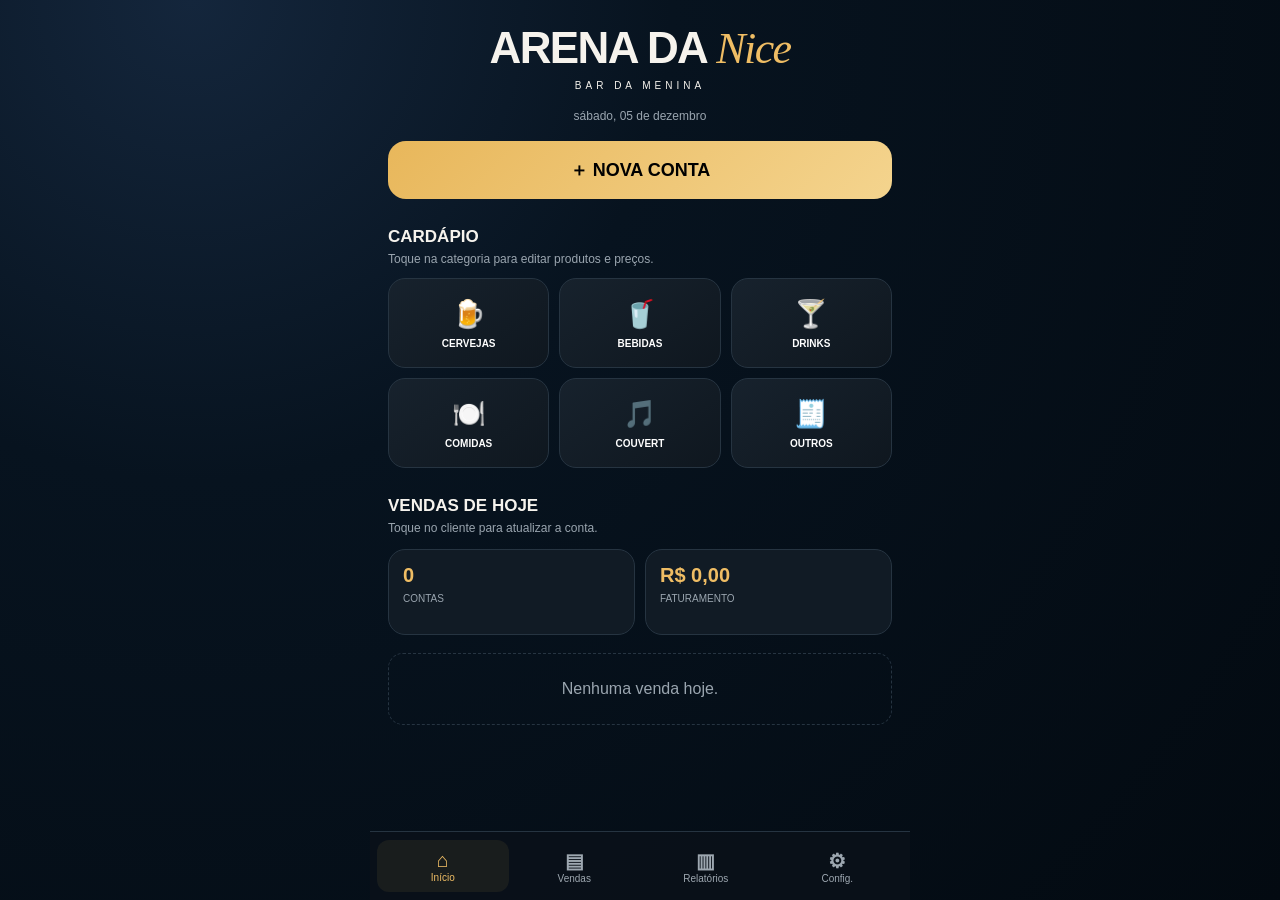
==== commit 20222242: "Consolidar app com formas de pagamento" ====
--- a/index.html
+++ b/index.html
@@ -1,72 +1,8 @@
-<!doctype html>
-<html lang="pt-BR">
-<head>
-<meta charset="utf-8">
-<meta name="viewport" content="width=device-width,initial-scale=1,viewport-fit=cover">
-<meta name="theme-color" content="#07111d">
-<meta name="apple-mobile-web-app-capable" content="yes">
-<meta name="apple-mobile-web-app-status-bar-style" content="black-translucent">
-<meta name="apple-mobile-web-app-title" content="Arena da Nice">
-<link rel="manifest" href="/manifest.webmanifest">
-<link rel="icon" href="/icon.svg" type="image/svg+xml">
-<link rel="apple-touch-icon" href="/icon.svg">
-<title>Arena da Nice — Bar da Menina</title>
-<style>
-:root{
-  --bg:#06111d;--surface:#101923;--surface-2:#151f2a;--surface-3:#0b131c;
-  --gold:#efbd64;--gold-2:#f5d894;--text:#f6f3ed;--muted:#98a3ad;--line:#263441;
-  --danger:#e36d72;--shadow:0 18px 45px rgba(0,0,0,.24);
-  --r-sm:12px;--r-md:16px;--r-lg:22px;
-}
-*{box-sizing:border-box;-webkit-tap-highlight-color:transparent}
-html{background:var(--bg)}
-body{margin:0;min-height:100vh;background:radial-gradient(circle at 15% 0,#14263c 0,#07131f 34%,#030a11 100%);color:var(--text);font-family:Inter,ui-sans-serif,-apple-system,BlinkMacSystemFont,"Segoe UI",sans-serif;font-size:15px;line-height:1.45}
-button,input,select{font:inherit}button{cursor:pointer}
-.app{width:min(100%,540px);margin:0 auto;padding:calc(18px + env(safe-area-inset-top)) 18px calc(112px + env(safe-area-inset-bottom))}
-.brand{text-align:center;padding:8px 0 18px}.brand h1{margin:0;font-size:clamp(34px,10vw,44px);line-height:.98;letter-spacing:-1.7px;text-transform:uppercase;font-weight:850}.brand h1 span{font-family:Georgia,serif;font-style:italic;text-transform:none;color:var(--gold);font-weight:500}.brand small{display:block;margin-top:11px;letter-spacing:4.5px;font-size:10px;font-weight:700;color:#d9dde1}.date{text-align:center;color:var(--muted);font-size:12px;text-transform:capitalize;margin-bottom:18px}
-.page{display:none;animation:fade .16s ease}.page.active{display:block}@keyframes fade{from{opacity:.55;transform:translateY(3px)}to{opacity:1;transform:none}}
-.page-title{margin:2px 0 4px;font-size:24px;letter-spacing:-.55px}.hint{color:var(--muted);font-size:12.5px;line-height:1.45}.new{width:100%;min-height:58px;border:0;border-radius:18px;padding:16px 18px;background:linear-gradient(135deg,#e8b75b,#f4d48e);color:#181108;font-size:18px;font-weight:850;letter-spacing:-.2px;box-shadow:0 12px 28px rgba(239,189,100,.16);margin-bottom:4px}.new:active{transform:scale(.99)}
-.section{margin-top:30px}.section-head{display:flex;align-items:flex-end;justify-content:space-between;gap:12px;margin-bottom:12px}.section h2,.section-head h2{margin:0;font-size:16px;letter-spacing:.15px}
-.cats{display:grid;grid-template-columns:repeat(3,minmax(0,1fr));gap:10px}.cat{min-height:92px;border:1px solid var(--line);border-radius:17px;padding:13px 7px;background:linear-gradient(145deg,#17222d,#0f171f);color:#fff;text-align:center;font-size:10.5px;font-weight:750;letter-spacing:.25px;box-shadow:0 8px 20px rgba(0,0,0,.10)}.cat b{display:block;font-size:27px;line-height:1;margin-bottom:9px}.cat:active{transform:scale(.98);border-color:#495969}
-.summary{display:grid;grid-template-columns:1fr 1fr;gap:10px;margin:14px 0 18px}.stat{min-height:88px;background:linear-gradient(145deg,#111b25,#0e161f);border:1px solid var(--line);padding:15px;border-radius:17px;display:flex;flex-direction:column;justify-content:center}.stat strong{display:block;color:var(--gold);font-size:21px;line-height:1.15;letter-spacing:-.35px;white-space:nowrap;overflow:hidden;text-overflow:ellipsis}.stat span{margin-top:6px;font-size:10.5px;font-weight:750;letter-spacing:.35px;color:var(--muted)}
-.list{display:grid;gap:9px}.sale,.dayRow,.productRow{display:flex;align-items:center;gap:12px;background:linear-gradient(145deg,#121c26,#0e171f);border:1px solid var(--line);padding:13px 14px;border-radius:15px;min-height:66px}.sale:active{transform:scale(.995);border-color:#435364}.avatar{flex:0 0 40px;width:40px;height:40px;border-radius:50%;background:linear-gradient(135deg,#e5b258,#f3d58e);color:#1a1409;display:grid;place-items:center;font-weight:850;font-size:15px}.info{min-width:0;flex:1;font-weight:700}.info small{display:block;color:var(--muted);font-weight:500;font-size:11.5px;margin-top:3px}.price{color:var(--gold);font-weight:800;white-space:nowrap}.empty{color:var(--muted);text-align:center;padding:30px 12px;border:1px dashed #263440;border-radius:15px;margin-top:10px}
-.filter{margin:18px 0 14px}input,select{width:100%;min-height:48px;background:#09111a;color:white;border:1px solid #324250;border-radius:13px;padding:12px 13px;outline:none}input:focus,select:focus{border-color:#8f754a;box-shadow:0 0 0 3px rgba(239,189,100,.08)}.subhead{font-size:11.5px;color:var(--gold);font-weight:850;letter-spacing:.65px;margin:24px 0 10px}
-.bottom{position:fixed;z-index:50;left:50%;bottom:0;transform:translateX(-50%);width:min(540px,100%);display:grid;grid-template-columns:repeat(4,1fr);background:rgba(10,17,25,.96);backdrop-filter:blur(18px);border-top:1px solid var(--line);padding:9px 8px calc(9px + env(safe-area-inset-bottom));box-shadow:0 -12px 30px rgba(0,0,0,.16)}.nav{min-height:52px;border-radius:13px;color:#9ea8b1;display:flex;flex-direction:column;align-items:center;justify-content:center;font-size:10.5px;font-weight:650;gap:3px}.nav b{font-size:20px;line-height:1;font-weight:500}.nav.active{color:var(--gold);background:rgba(239,189,100,.07)}
-dialog{width:min(500px,calc(100% - 22px));max-height:90vh;overflow:auto;border:1px solid #30404d;border-radius:24px;background:linear-gradient(180deg,#101a24,#0b131c);color:white;padding:20px;box-shadow:var(--shadow)}dialog::backdrop{background:rgba(0,0,0,.72);backdrop-filter:blur(3px)}dialog h2{margin:0 0 14px;font-size:22px;letter-spacing:-.35px}.dialogTop{display:flex;justify-content:space-between;gap:12px;align-items:flex-start;margin-bottom:16px}.dialogTop h2{margin:0 0 3px}.closeX{border:0;background:#24313c;color:white;border-radius:11px;width:40px;height:40px;font-size:20px;flex:0 0 auto}.products{max-height:52vh;overflow:auto;margin:16px -4px 12px;padding:0 4px}.groupTitle{color:var(--gold);font-size:11px;font-weight:850;letter-spacing:.65px;margin:18px 0 6px}.prod{display:flex;align-items:center;gap:10px;padding:12px 1px;border-bottom:1px solid #22303b;min-height:60px}.prod>span{min-width:0;flex:1;font-weight:650}.prod small{display:block;color:var(--muted);font-size:11.5px;font-weight:500;margin-top:2px}.step{display:flex;align-items:center;gap:10px}.step button{width:38px;height:38px;border:0;border-radius:12px;background:var(--gold);color:#1b1409;font-size:21px;line-height:1;font-weight:700}.step strong{min-width:20px;text-align:center;font-size:15px}.total{font-size:23px;font-weight:850;letter-spacing:-.45px;margin:18px 0 14px;padding-top:14px;border-top:1px solid #263440}.actions{display:flex;gap:9px;flex-wrap:wrap}.actions button,.primary,.secondary{min-height:48px;border:0;border-radius:13px;font-weight:800;padding:12px 16px}.actions button{flex:1;min-width:120px}.primary{background:var(--gold);color:#171109}.secondary{background:#25323d;color:white}.manageRow{display:grid;grid-template-columns:minmax(0,1fr) 92px 42px;gap:8px;align-items:center;padding:10px 0;border-bottom:1px solid #25323d}.manageRow input{min-height:42px;padding:9px 10px;font-size:13px}.iconBtn{border:0;border-radius:11px;height:42px;background:#3a2023;color:#ffb8bc;font-size:17px}.addBox{display:grid;gap:9px;margin-top:18px;padding-top:18px;border-top:1px solid #2a3844}.addBox strong{font-size:14px}
-
-/* Mobile stability: prevent horizontal drag/overflow */
-html,body{width:100%;max-width:100%;overflow-x:hidden;overscroll-behavior-x:none}
-body{position:relative;touch-action:pan-y}
-.app,.page,.section,.list,.summary,.cats,.filter,.bottom,dialog{max-width:100%}
-.app{overflow-x:hidden}
-.page,.section,.list,.sale,.dayRow,.productRow,.stat,.cat,.prod,.dialogTop,.actions,.manageRow{min-width:0}
-.sale,.dayRow,.productRow,.prod{width:100%}
-.info,.prod>span,.dialogTop>div{min-width:0;overflow-wrap:anywhere}
-.price{flex:0 0 auto;max-width:42%;overflow:hidden;text-overflow:ellipsis}
-input,select,button{max-width:100%}
-dialog{margin-left:auto;margin-right:auto;overscroll-behavior:contain}
-.products{overflow-x:hidden}
-.bottom{right:auto;overflow:hidden}
-@supports (overflow:clip){html,body,.app{overflow-x:clip}}
-@media(max-width:360px){.app{padding-left:14px;padding-right:14px}.cats{gap:8px}.cat{min-height:86px}.brand h1{font-size:33px}.manageRow{grid-template-columns:minmax(0,1fr) 80px 40px}}
-</style>
-</head>
-<body>
-<main class="app">
-<div class="brand"><h1>Arena da <span>Nice</span></h1><small>BAR DA MENINA</small></div><div class="date" id="date"></div>
-<section id="homePage" class="page active"><button class="new" onclick="openNewAccount()">＋ NOVA CONTA</button><section class="section"><div class="section-head"><div><h2>CARDÁPIO</h2><div class="hint">Toque em uma categoria para editar.</div></div></div><div class="cats" id="categoryCards"></div></section><section class="section"><div class="section-head"><div><h2>VENDAS DE HOJE</h2><div class="hint">Toque no cliente para atualizar o consumo.</div></div></div><div class="summary"><div class="stat"><strong id="count">0</strong><span>CONTAS</span></div><div class="stat"><strong id="revenue">R$ 0,00</strong><span>FATURAMENTO</span></div></div><div class="list" id="salesList"></div></section></section>
-<section id="salesPage" class="page"><h2 class="page-title">Vendas</h2><div class="hint">Resumo de faturamento por mês.</div><div class="filter"><input id="monthFilter" type="month" onchange="renderMonthly()"></div><div class="summary"><div class="stat"><strong id="monthRevenue">R$ 0,00</strong><span>FATURAMENTO DO MÊS</span></div><div class="stat"><strong id="monthAccounts">0</strong><span>CONTAS NO MÊS</span></div></div><div class="list" id="monthDays"></div></section>
-<section id="reportPage" class="page"><h2 class="page-title">Relatório do dia</h2><div class="hint">Faturamento e consumo detalhado.</div><div class="filter"><input id="dayFilter" type="date" onchange="renderDailyReport()"></div><div class="summary"><div class="stat"><strong id="dayRevenue">R$ 0,00</strong><span>FATURAMENTO</span></div><div class="stat"><strong id="dayAccounts">0</strong><span>CONTAS</span></div></div><div class="subhead">CLIENTES</div><div class="list" id="dayClients"></div><div class="subhead">PRODUTOS VENDIDOS</div><div class="list" id="dayProducts"></div></section>
-<section id="settingsPage" class="page"><h2 class="page-title">Configurações</h2><div class="hint">Os produtos e preços são administrados pelo Cardápio da tela inicial.</div></section>
-</main>
-<nav class="bottom"><div class="nav active" onclick="showPage('homePage',this)"><b>⌂</b>Início</div><div class="nav" onclick="showPage('salesPage',this)"><b>▤</b>Vendas</div><div class="nav" onclick="showPage('reportPage',this)"><b>▥</b>Relatórios</div><div class="nav" onclick="showPage('settingsPage',this)"><b>⚙</b>Config.</div></nav>
-<dialog id="dlg"><div class="dialogTop"><div><h2 id="dlgTitle">Nova conta</h2><div class="hint">Adicione os produtos consumidos.</div></div><button class="closeX" onclick="dlg.close()">×</button></div><input id="customer" placeholder="Nome do cliente"><div class="products" id="products"></div><div class="total" id="total">Total: R$ 0,00</div><div class="actions"><button class="secondary" onclick="dlg.close()">Cancelar</button><button class="primary" id="saveBtn" onclick="saveAccount()">Finalizar</button></div></dialog>
-<dialog id="menuDlg"><div class="dialogTop"><div><h2 id="menuTitle">Cardápio</h2><div class="hint">Altere nome, preço ou remova um item.</div></div><button class="closeX" onclick="menuDlg.close()">×</button></div><div id="menuItems"></div><div class="addBox"><strong>Novo produto</strong><input id="newProductName" placeholder="Nome do produto"><input id="newProductPrice" inputmode="decimal" placeholder="Preço (ex.: 12,00)"><button class="primary" onclick="addProduct()">＋ Adicionar produto</button></div></dialog>
-<script>
-const categories=[{id:'cervejas',label:'CERVEJAS',icon:'🍺'},{id:'bebidas',label:'BEBIDAS',icon:'🥤'},{id:'drinks',label:'DRINKS',icon:'🍸'},{id:'comidas',label:'COMIDAS',icon:'🍽️'},{id:'couvert',label:'COUVERT',icon:'🎵'},{id:'outros',label:'OUTROS',icon:'🧾'}];
-const defaultCatalog=[{name:'Heineken 600ml',price:15,cat:'cervejas'},{name:'Heineken Lata 350ml',price:10,cat:'cervejas'},{name:'Original 600ml',price:14,cat:'cervejas'},{name:'Original Lata 350ml',price:9,cat:'cervejas'},{name:'Brahma 600ml',price:12,cat:'cervejas'},{name:'Amstel Lata 269ml',price:8,cat:'cervejas'},{name:'Corona Long Neck',price:12,cat:'cervejas'},{name:'Stella Long Neck',price:11,cat:'cervejas'},{name:'Stella Pure Gold Longneck',price:11,cat:'cervejas'},{name:'Coca-Cola',price:7,cat:'bebidas'},{name:'Água',price:5,cat:'bebidas'},{name:'Suco',price:8,cat:'bebidas'},{name:'Para Tudo',price:18,cat:'drinks'},{name:'Campari',price:18,cat:'drinks'},{name:'Balena',price:18,cat:'drinks'},{name:'Martini',price:18,cat:'drinks'},{name:'Pinga',price:8,cat:'drinks'},{name:'Isca de tilápia',price:42,cat:'comidas'},{name:'Panceta',price:38,cat:'comidas'},{name:'Caldo pequeno',price:12,cat:'comidas'},{name:'Caldo grande',price:18,cat:'comidas'},{name:'Espetinho',price:12,cat:'comidas'},{name:'Skyny',price:6,cat:'comidas'},{name:'Trident',price:5,cat:'comidas'},{name:'Frango a passarinho',price:38,cat:'comidas'},{name:'Espeto no pão',price:16,cat:'comidas'},{name:'Porção de filé',price:45,cat:'comidas'},{name:'Cupim',price:45,cat:'comidas'},{name:'Carne de sol',price:45,cat:'comidas'},{name:'Hot dog gourmet',price:20,cat:'comidas'},{name:'Couvert músico',price:15,cat:'couvert'},{name:'Isqueiro',price:5,cat:'outros'},{name:'Cigarro',price:15,cat:'outros'}];
-let catalog=JSON.parse(localStorage.getItem('arena-catalog')||'null')||defaultCatalog;['Balena','Skyny','Trident','Isqueiro','Cigarro'].forEach(n=>{if(!catalog.some(p=>p.name===n)){const d=defaultCatalog.find(p=>p.name===n);if(d)catalog.push({...d})}});let sales=JSON.parse(localStorage.getItem('arena-sales')||'[]');const localDateKey=()=>{const d=new Date(),z=n=>String(n).padStart(2,'0');return `${d.getFullYear()}-${z(d.getMonth()+1)}-${z(d.getDate())}`};sales=sales.map(s=>({...s,createdAt:s.createdAt||localDateKey()}));localStorage.setItem('arena-catalog',JSON.stringify(catalog));localStorage.setItem('arena-sales',JSON.stringify(sales));let qty={},editingIndex=null,editingCategory=null;const money=v=>Number(v||0).toLocaleString('pt-BR',{style:'currency',currency:'BRL'}),el=id=>document.getElementById(id);el('date').textContent=new Date().toLocaleDateString('pt-BR',{weekday:'long',day:'2-digit',month:'long'});el('monthFilter').value=localDateKey().slice(0,7);el('dayFilter').value=localDateKey();function saveCatalog(){localStorage.setItem('arena-catalog',JSON.stringify(catalog))}function saveSales(){localStorage.setItem('arena-sales',JSON.stringify(sales))}function showPage(id,node){document.querySelectorAll('.page').forEach(p=>p.classList.remove('active'));el(id).classList.add('active');document.querySelectorAll('.nav').forEach(n=>n.classList.remove('active'));node.classList.add('active');if(id==='salesPage')renderMonthly();if(id==='reportPage')renderDailyReport()}function renderCategoryCards(){el('categoryCards').innerHTML=categories.map(c=>`<button class="cat" onclick="openCategory('${c.id}')"><b>${c.icon}</b>${c.label}</button>`).join('')}function openCategory(cat){editingCategory=cat;const c=categories.find(x=>x.id===cat);el('menuTitle').textContent=c.icon+' '+c.label;renderMenuItems();el('newProductName').value='';el('newProductPrice').value='';el('menuDlg').showModal()}function esc(s){return String(s).replace(/&/g,'&amp;').replace(/"/g,'&quot;').replace(/</g,'&lt;')}function renderMenuItems(){const rows=catalog.map((p,i)=>({p,i})).filter(x=>x.p.cat===editingCategory);el('menuItems').innerHTML=rows.length?rows.map(({p,i})=>`<div class="manageRow"><input value="${esc(p.name)}" onchange="renameProduct(${i},this.value)"><input inputmode="decimal" value="${Number(p.price).toFixed(2).replace('.',',')}" onchange="changePrice(${i},this.value)"><button class="iconBtn" onclick="removeProduct(${i})">🗑</button></div>`).join(''):'<div class="empty">Nenhum produto nesta categoria.</div>'}function renameProduct(i,v){const old=catalog[i].name,next=v.trim();if(!next)return renderMenuItems();catalog[i].name=next;sales.forEach(s=>(s.items||[]).forEach(item=>{if(item.name===old)item.name=next}));saveCatalog();saveSales()}function parsePrice(v){return Number(String(v).replace('R$','').replace(/\./g,'').replace(',','.').trim())}function changePrice(i,v){const n=parsePrice(v);if(!Number.isFinite(n)||n<0)return renderMenuItems();const productName=catalog[i].name;catalog[i].price=n;sales.forEach(s=>{(s.items||[]).forEach(item=>{if(item.name===productName)item.price=n});s.total=(s.items||[]).reduce((sum,item)=>sum+(Number(item.qty||0)*Number(item.price||0)),0)});saveCatalog();saveSales();renderMenuItems();renderHome();renderMonthly();renderDailyReport()}function removeProduct(i){if(!confirm('Remover '+catalog[i].name+' do cardápio?'))return;catalog.splice(i,1);saveCatalog();renderMenuItems()}function addProduct(){const name=el('newProductName').value.trim(),price=parsePrice(el('newProductPrice').value);if(!name)return alert('Informe o nome do produto.');if(!Number.isFinite(price)||price<0)return alert('Informe um preço válido.');catalog.push({name,price,cat:editingCategory});saveCatalog();el('newProductName').value='';el('newProductPrice').value='';renderMenuItems()}function openNewAccount(){editingIndex=null;qty={};el('customer').value='';el('dlgTitle').textContent='Nova conta';el('saveBtn').textContent='Finalizar';renderProducts();el('dlg').showModal()}function openExistingAccount(i){editingIndex=i;qty={};const s=sales[i];el('customer').value=s.name;el('dlgTitle').textContent='Conta de '+s.name;el('saveBtn').textContent='Salvar alterações';(s.items||[]).forEach(item=>{const idx=catalog.findIndex(x=>x.name===item.name);if(idx>=0)qty[idx]=item.qty});renderProducts();el('dlg').showModal()}function renderProducts(){el('products').innerHTML=categories.map(c=>{const rows=catalog.map((p,i)=>({p,i})).filter(x=>x.p.cat===c.id);if(!rows.length)return '';return `<div class="groupTitle">${c.icon} ${c.label}</div>`+rows.map(({p,i})=>`<div class="prod"><span>${esc(p.name)}<small>${money(p.price)}</small></span><div class="step"><button onclick="change(${i},-1)">−</button><strong>${qty[i]||0}</strong><button onclick="change(${i},1)">+</button></div></div>`).join('')}).join('');calc()}function change(i,d){qty[i]=Math.max(0,(qty[i]||0)+d);renderProducts()}function calc(){let t=0;catalog.forEach((p,i)=>t+=(qty[i]||0)*Number(p.price));el('total').textContent='Total: '+money(t);return t}function saveAccount(){if(!el('customer').value.trim())return alert('Informe o nome do cliente.');const t=calc();if(!t)return alert('Adicione ao menos um produto.');const account={name:el('customer').value.trim(),total:t,createdAt:editingIndex===null?localDateKey():(sales[editingIndex].createdAt||localDateKey()),items:catalog.map((p,i)=>({name:p.name,qty:qty[i]||0,price:Number(p.price)})).filter(x=>x.qty)};if(editingIndex===null)sales.unshift(account);else sales[editingIndex]=account;saveSales();el('dlg').close();renderHome();renderMonthly();renderDailyReport()}function renderHome(){const day=localDateKey(),rows=sales.map((s,i)=>({s,i})).filter(x=>x.s.createdAt===day);el('count').textContent=rows.length;el('revenue').textContent=money(rows.reduce((a,x)=>a+Number(x.s.total||0),0));el('salesList').innerHTML=rows.length?rows.map(({s,i})=>`<div class="sale" onclick="openExistingAccount(${i})"><div class="avatar">${esc(s.name.charAt(0).toUpperCase())}</div><div class="info">${esc(s.name)}<small>${(s.items||[]).reduce((a,b)=>a+Number(b.qty||0),0)} itens</small></div><div class="price">${money(s.total)}</div></div>`).join(''):'<div class="empty">Nenhuma venda lançada hoje.</div>'}function renderMonthly(){const month=el('monthFilter').value||localDateKey().slice(0,7),rows=sales.filter(s=>(s.createdAt||'').slice(0,7)===month);el('monthRevenue').textContent=money(rows.reduce((a,s)=>a+Number(s.total||0),0));el('monthAccounts').textContent=rows.length;const grouped={};rows.forEach(s=>{if(!grouped[s.createdAt])grouped[s.createdAt]=[];grouped[s.createdAt].push(s)});const days=Object.keys(grouped).sort().reverse();el('monthDays').innerHTML=days.length?days.map(d=>{const rs=grouped[d],dt=new Date(d+'T12:00:00');return `<div class="dayRow"><div class="info">${dt.toLocaleDateString('pt-BR',{day:'2-digit',month:'short'})}<small>${rs.length} conta${rs.length===1?'':'s'}</small></div><div class="price">${money(rs.reduce((a,s)=>a+Number(s.total||0),0))}</div></div>`}).join(''):'<div class="empty">Nenhuma venda neste mês.</div>'}function renderDailyReport(){const day=el('dayFilter').value||localDateKey(),rows=sales.filter(s=>s.createdAt===day);el('dayRevenue').textContent=money(rows.reduce((a,s)=>a+Number(s.total||0),0));el('dayAccounts').textContent=rows.length;el('dayClients').innerHTML=rows.length?rows.map(s=>`<div class="dayRow"><div class="info">${esc(s.name)}<small>${(s.items||[]).reduce((a,b)=>a+Number(b.qty||0),0)} itens</small></div><div class="price">${money(s.total)}</div></div>`).join(''):'<div class="empty">Nenhuma venda neste dia.</div>';const prod={};rows.forEach(s=>(s.items||[]).forEach(i=>{if(!prod[i.name])prod[i.name]={qty:0,total:0};prod[i.name].qty+=Number(i.qty||0);prod[i.name].total+=Number(i.qty||0)*Number(i.price||0)}));const items=Object.entries(prod).sort((a,b)=>b[1].total-a[1].total);el('dayProducts').innerHTML=items.length?items.map(([name,v])=>`<div class="productRow"><div class="info">${esc(name)}<small>${v.qty} unidade${v.qty===1?'':'s'}</small></div><div class="price">${money(v.total)}</div></div>`).join(''):'<div class="empty">Nenhum produto vendido.</div>'}renderCategoryCards();renderHome();renderMonthly();renderDailyReport();
-if('serviceWorker' in navigator){window.addEventListener('load',()=>navigator.serviceWorker.register('/sw.js').catch(()=>{}));}
-</script>
-</body>
-</html>+<!doctype html><html lang="pt-BR"><head><meta charset="utf-8"><meta name="viewport" content="width=device-width,initial-scale=1,viewport-fit=cover"><meta name="theme-color" content="#07111d"><meta name="apple-mobile-web-app-capable" content="yes"><meta name="apple-mobile-web-app-title" content="Arena da Nice"><link rel="manifest" href="/manifest.webmanifest"><link rel="icon" href="/icon.svg"><title>Arena da Nice</title><style>
+:root{--bg:#06111d;--card:#111b25;--gold:#efbd64;--text:#f6f3ed;--muted:#9aa5af;--line:#263441}*{box-sizing:border-box;-webkit-tap-highlight-color:transparent}html,body{margin:0;width:100%;max-width:100%;overflow-x:hidden;background:var(--bg);color:var(--text);font-family:Inter,-apple-system,BlinkMacSystemFont,"Segoe UI",sans-serif}body{min-height:100vh;background:radial-gradient(circle at 15% 0,#14263c 0,#07131f 34%,#030a11 100%);touch-action:pan-y}.app{width:min(100%,540px);max-width:100%;margin:auto;padding:calc(18px + env(safe-area-inset-top)) 18px calc(110px + env(safe-area-inset-bottom));overflow-x:hidden}.brand{text-align:center;padding:8px 0 18px}.brand h1{margin:0;font-size:clamp(34px,10vw,44px);line-height:.98;text-transform:uppercase;letter-spacing:-1.6px}.brand h1 i{font-family:Georgia,serif;text-transform:none;color:var(--gold);font-weight:500}.brand small{display:block;margin-top:10px;letter-spacing:4px;font-size:10px}.date,.hint{color:var(--muted);font-size:12px}.date{text-align:center;margin-bottom:18px}.page{display:none}.page.active{display:block}.new{width:100%;min-height:58px;border:0;border-radius:18px;background:linear-gradient(135deg,#e8b75b,#f4d48e);font-size:18px;font-weight:850}.section{margin-top:28px}.section h2,.title{margin:0 0 5px;font-size:17px}.title{font-size:24px}.cats{display:grid;grid-template-columns:repeat(3,minmax(0,1fr));gap:10px;margin-top:12px}.cat{min-width:0;min-height:90px;border:1px solid var(--line);border-radius:17px;background:linear-gradient(145deg,#17222d,#0f171f);color:#fff;font-size:10px;font-weight:750}.cat b{display:block;font-size:27px;margin-bottom:8px}.summary{display:grid;grid-template-columns:1fr 1fr;gap:10px;margin:14px 0 18px}.stat{min-width:0;min-height:86px;border:1px solid var(--line);border-radius:17px;background:var(--card);padding:14px}.stat strong{display:block;color:var(--gold);font-size:20px;overflow:hidden;text-overflow:ellipsis}.stat span{display:block;color:var(--muted);font-size:10px;margin-top:6px}.list{display:grid;gap:8px}.row{display:flex;align-items:center;gap:12px;min-width:0;width:100%;border:1px solid var(--line);border-radius:15px;background:var(--card);padding:13px}.info{min-width:0;flex:1;font-weight:700;overflow-wrap:anywhere}.info small{display:block;color:var(--muted);font-size:11px;font-weight:500;margin-top:3px}.price{color:var(--gold);font-weight:800;white-space:nowrap;max-width:42%;overflow:hidden;text-overflow:ellipsis}.avatar{flex:0 0 40px;width:40px;height:40px;border-radius:50%;display:grid;place-items:center;background:var(--gold);color:#181108;font-weight:850}.empty{padding:26px 10px;text-align:center;color:var(--muted);border:1px dashed var(--line);border-radius:15px}.paytag{display:inline-block;margin-left:4px;padding:2px 7px;border:1px solid #344451;border-radius:999px;font-size:10px}.paygrid{display:grid;grid-template-columns:1fr 1fr;gap:8px;margin:10px 0}.paycard{border:1px solid var(--line);border-radius:14px;background:var(--card);padding:12px}.paycard strong{display:block;color:var(--gold)}.paycard span{font-size:10px;color:var(--muted)}.sub{margin:22px 0 9px;color:var(--gold);font-size:11px;font-weight:850;letter-spacing:.5px}.filter{margin:16px 0}input,select{width:100%;max-width:100%;min-height:48px;border:1px solid #324250;border-radius:13px;background:#09111a;color:white;padding:12px;font-size:16px}dialog{width:min(500px,calc(100% - 22px));max-width:100%;max-height:90vh;overflow:auto;overflow-x:hidden;border:1px solid #30404d;border-radius:22px;background:#0d1721;color:white;padding:19px}.top{display:flex;justify-content:space-between;gap:10px}.top h2{margin:0}.x{width:40px;height:40px;border:0;border-radius:11px;background:#24313c;color:white}.label{display:block;color:var(--muted);font-size:10px;font-weight:800;margin:13px 0 6px}.products{max-height:50vh;overflow:auto;overflow-x:hidden;margin:12px 0}.group{color:var(--gold);font-size:11px;font-weight:850;margin:16px 0 5px}.prod{display:flex;align-items:center;gap:10px;min-width:0;padding:11px 0;border-bottom:1px solid #22303b}.prod>span{min-width:0;flex:1}.prod small{display:block;color:var(--muted)}.step{display:flex;align-items:center;gap:8px}.step button{width:38px;height:38px;border:0;border-radius:11px;background:var(--gold);font-size:20px}.total{font-size:22px;font-weight:850;margin:16px 0}.actions{display:flex;gap:8px}.actions button,.primary,.secondary{flex:1;min-height:48px;border:0;border-radius:13px;font-weight:800}.primary{background:var(--gold)}.secondary{background:#25323d;color:white}.manage{display:grid;grid-template-columns:minmax(0,1fr) 88px 40px;gap:7px;padding:9px 0;border-bottom:1px solid #25323d}.manage input{min-width:0;min-height:42px;font-size:13px}.del{border:0;border-radius:10px;background:#3a2023;color:#ffb8bc}.add{display:grid;gap:8px;margin-top:16px;padding-top:16px;border-top:1px solid var(--line)}.bottom{position:fixed;left:50%;bottom:0;transform:translateX(-50%);width:min(540px,100%);max-width:100%;display:grid;grid-template-columns:repeat(4,1fr);background:#0a1119f5;border-top:1px solid var(--line);padding:8px 7px calc(8px + env(safe-area-inset-bottom));overflow:hidden}.nav{min-width:0;min-height:52px;border-radius:12px;color:#9da7b0;display:flex;flex-direction:column;align-items:center;justify-content:center;font-size:10px}.nav b{font-size:20px}.nav.active{color:var(--gold);background:#efbd6412}@media(max-width:360px){.app{padding-left:14px;padding-right:14px}.manage{grid-template-columns:minmax(0,1fr) 78px 38px}}
+</style></head><body><main class="app"><div class="brand"><h1>Arena da <i>Nice</i></h1><small>BAR DA MENINA</small></div><div id="date" class="date"></div><section id="home" class="page active"><button class="new" onclick="newAccount()">＋ NOVA CONTA</button><section class="section"><h2>CARDÁPIO</h2><div class="hint">Toque na categoria para editar produtos e preços.</div><div id="cats" class="cats"></div></section><section class="section"><h2>VENDAS DE HOJE</h2><div class="hint">Toque no cliente para atualizar a conta.</div><div class="summary"><div class="stat"><strong id="todayCount">0</strong><span>CONTAS</span></div><div class="stat"><strong id="todayTotal">R$ 0,00</strong><span>FATURAMENTO</span></div></div><div id="todayList" class="list"></div></section></section><section id="salesPage" class="page"><h2 class="title">Vendas</h2><div class="hint">Resumo mensal do faturamento.</div><div class="filter"><input id="month" type="month" onchange="renderMonth()"></div><div class="summary"><div class="stat"><strong id="monthTotal">R$ 0,00</strong><span>FATURAMENTO DO MÊS</span></div><div class="stat"><strong id="monthCount">0</strong><span>CONTAS NO MÊS</span></div></div><div id="monthList" class="list"></div></section><section id="report" class="page"><h2 class="title">Relatório do dia</h2><div class="filter"><input id="day" type="date" onchange="renderReport()"></div><div class="summary"><div class="stat"><strong id="dayTotal">R$ 0,00</strong><span>FATURAMENTO</span></div><div class="stat"><strong id="dayCount">0</strong><span>CONTAS</span></div></div><div class="sub">FORMAS DE PAGAMENTO</div><div id="payReport" class="paygrid"></div><div class="sub">CLIENTES</div><div id="clientReport" class="list"></div><div class="sub">PRODUTOS VENDIDOS</div><div id="productReport" class="list"></div></section><section id="settings" class="page"><h2 class="title">Configurações</h2><div class="hint">Produtos e preços são editados pelo Cardápio na tela inicial.</div></section></main><nav class="bottom"><div class="nav active" onclick="go('home',this)"><b>⌂</b>Início</div><div class="nav" onclick="go('salesPage',this)"><b>▤</b>Vendas</div><div class="nav" onclick="go('report',this)"><b>▥</b>Relatórios</div><div class="nav" onclick="go('settings',this)"><b>⚙</b>Config.</div></nav><dialog id="account"><div class="top"><div><h2 id="accountTitle">Nova conta</h2><div class="hint">Adicione os produtos consumidos.</div></div><button class="x" onclick="account.close()">×</button></div><label class="label">CLIENTE</label><input id="customer" placeholder="Nome do cliente"><label class="label">FORMA DE PAGAMENTO</label><select id="payment"><option value="">Selecione...</option><option>Pix</option><option>Débito</option><option>Crédito</option><option>Dinheiro</option></select><div id="products" class="products"></div><div id="accountTotal" class="total">Total: R$ 0,00</div><div class="actions"><button class="secondary" onclick="account.close()">Cancelar</button><button class="primary" onclick="saveAccount()">Salvar</button></div></dialog><dialog id="menu"><div class="top"><div><h2 id="menuTitle">Cardápio</h2><div class="hint">Altere nome, preço ou remova.</div></div><button class="x" onclick="menu.close()">×</button></div><div id="menuItems"></div><div class="add"><b>Novo produto</b><input id="newName" placeholder="Nome do produto"><input id="newPrice" inputmode="decimal" placeholder="Preço"><button class="primary" onclick="addProduct()">＋ Adicionar</button></div></dialog><script>
+const C=[['cervejas','🍺','CERVEJAS'],['bebidas','🥤','BEBIDAS'],['drinks','🍸','DRINKS'],['comidas','🍽️','COMIDAS'],['couvert','🎵','COUVERT'],['outros','🧾','OUTROS']];const D=[['Heineken 600ml',15,'cervejas'],['Heineken Lata 350ml',10,'cervejas'],['Original 600ml',14,'cervejas'],['Original Lata 350ml',9,'cervejas'],['Brahma 600ml',12,'cervejas'],['Amstel Lata 269ml',8,'cervejas'],['Corona Long Neck',12,'cervejas'],['Stella Long Neck',11,'cervejas'],['Stella Pure Gold Longneck',11,'cervejas'],['Coca-Cola',7,'bebidas'],['Água',5,'bebidas'],['Suco',8,'bebidas'],['Para Tudo',18,'drinks'],['Campari',18,'drinks'],['Balena',18,'drinks'],['Martini',18,'drinks'],['Pinga',8,'drinks'],['Isca de tilápia',42,'comidas'],['Panceta',38,'comidas'],['Caldo pequeno',12,'comidas'],['Caldo grande',18,'comidas'],['Espetinho',12,'comidas'],['Skyny',6,'comidas'],['Trident',5,'comidas'],['Frango a passarinho',38,'comidas'],['Espeto no pão',16,'comidas'],['Porção de filé',45,'comidas'],['Cupim',45,'comidas'],['Carne de sol',45,'comidas'],['Hot dog gourmet',20,'comidas'],['Couvert músico',15,'couvert'],['Isqueiro',5,'outros'],['Cigarro',15,'outros']];let catalog=JSON.parse(localStorage.getItem('arena-catalog')||'null')||D.map(x=>({name:x[0],price:x[1],cat:x[2]}));let sales=JSON.parse(localStorage.getItem('arena-sales')||'[]'),qty={},edit=null,cat='';const $=id=>document.getElementById(id),money=v=>Number(v||0).toLocaleString('pt-BR',{style:'currency',currency:'BRL'}),esc=s=>String(s).replace(/&/g,'&amp;').replace(/</g,'&lt;').replace(/"/g,'&quot;'),dateKey=()=>{let d=new Date(),z=n=>String(n).padStart(2,'0');return`${d.getFullYear()}-${z(d.getMonth()+1)}-${z(d.getDate())}`};sales=sales.map(s=>({...s,createdAt:s.createdAt||dateKey()}));function persist(){localStorage.setItem('arena-catalog',JSON.stringify(catalog));localStorage.setItem('arena-sales',JSON.stringify(sales))}persist();$('date').textContent=new Date().toLocaleDateString('pt-BR',{weekday:'long',day:'2-digit',month:'long'});$('month').value=dateKey().slice(0,7);$('day').value=dateKey();
+function go(id,n){document.querySelectorAll('.page').forEach(x=>x.classList.remove('active'));$(id).classList.add('active');document.querySelectorAll('.nav').forEach(x=>x.classList.remove('active'));n.classList.add('active');if(id==='salesPage')renderMonth();if(id==='report')renderReport()}function renderCats(){$('cats').innerHTML=C.map(c=>`<button class="cat" onclick="openMenu('${c[0]}')"><b>${c[1]}</b>${c[2]}</button>`).join('')}function openMenu(c){cat=c;$('menuTitle').textContent=(C.find(x=>x[0]===c)||[])[1]+' '+(C.find(x=>x[0]===c)||[])[2];renderMenu();$('newName').value='';$('newPrice').value='';menu.showModal()}function renderMenu(){let a=catalog.map((p,i)=>({p,i})).filter(x=>x.p.cat===cat);$('menuItems').innerHTML=a.length?a.map(x=>`<div class="manage"><input value="${esc(x.p.name)}" onchange="rename(${x.i},this.value)"><input value="${Number(x.p.price).toFixed(2).replace('.',',')}" onchange="price(${x.i},this.value)"><button class="del" onclick="removeP(${x.i})">🗑</button></div>`).join(''):'<div class="empty">Nenhum produto.</div>'}function parse(v){return Number(String(v).replace('R$','').replace(/\./g,'').replace(',','.').trim())}function rename(i,v){let old=catalog[i].name,n=v.trim();if(!n)return renderMenu();catalog[i].name=n;sales.forEach(s=>(s.items||[]).forEach(a=>{if(a.name===old)a.name=n}));persist()}function price(i,v){let n=parse(v);if(!Number.isFinite(n)||n<0)return renderMenu();let name=catalog[i].name;catalog[i].price=n;sales.forEach(s=>{(s.items||[]).forEach(a=>{if(a.name===name)a.price=n});s.total=(s.items||[]).reduce((t,a)=>t+Number(a.qty||0)*Number(a.price||0),0)});persist();renderMenu();renderAll()}function removeP(i){if(confirm('Remover '+catalog[i].name+'?')){catalog.splice(i,1);persist();renderMenu()}}function addProduct(){let n=$('newName').value.trim(),p=parse($('newPrice').value);if(!n)return alert('Informe o nome.');if(!Number.isFinite(p)||p<0)return alert('Informe um preço válido.');catalog.push({name:n,price:p,cat});persist();$('newName').value='';$('newPrice').value='';renderMenu()}
+function newAccount(){edit=null;qty={};$('customer').value='';$('payment').value='';$('accountTitle').textContent='Nova conta';renderProducts();account.showModal()}function openAccount(i){edit=i;qty={};let s=sales[i];$('customer').value=s.name;$('payment').value=s.payment||'';$('accountTitle').textContent='Conta de '+s.name;(s.items||[]).forEach(a=>{let j=catalog.findIndex(p=>p.name===a.name);if(j>=0)qty[j]=a.qty});renderProducts();account.showModal()}function renderProducts(){$('products').innerHTML=C.map(c=>{let a=catalog.map((p,i)=>({p,i})).filter(x=>x.p.cat===c[0]);if(!a.length)return'';return`<div class="group">${c[1]} ${c[2]}</div>`+a.map(x=>`<div class="prod"><span>${esc(x.p.name)}<small>${money(x.p.price)}</small></span><div class="step"><button onclick="chg(${x.i},-1)">−</button><b>${qty[x.i]||0}</b><button onclick="chg(${x.i},1)">+</button></div></div>`).join('')}).join('');calc()}function chg(i,d){qty[i]=Math.max(0,(qty[i]||0)+d);renderProducts()}function calc(){let t=0;catalog.forEach((p,i)=>t+=(qty[i]||0)*Number(p.price));$('accountTotal').textContent='Total: '+money(t);return t}function saveAccount(){let name=$('customer').value.trim(),pay=$('payment').value,t=calc();if(!name)return alert('Informe o cliente.');if(!pay)return alert('Selecione a forma de pagamento.');if(!t)return alert('Adicione um produto.');let a={name,payment:pay,total:t,createdAt:edit===null?dateKey():(sales[edit].createdAt||dateKey()),items:catalog.map((p,i)=>({name:p.name,qty:qty[i]||0,price:Number(p.price)})).filter(x=>x.qty)};if(edit===null)sales.unshift(a);else sales[edit]=a;persist();account.close();renderAll()}
+function renderHome(){let d=dateKey(),a=sales.map((s,i)=>({s,i})).filter(x=>x.s.createdAt===d);$('todayCount').textContent=a.length;$('todayTotal').textContent=money(a.reduce((t,x)=>t+Number(x.s.total||0),0));$('todayList').innerHTML=a.length?a.map(x=>`<div class="row" onclick="openAccount(${x.i})"><div class="avatar">${esc(x.s.name[0]||'?')}</div><div class="info">${esc(x.s.name)}<small>${(x.s.items||[]).reduce((t,y)=>t+Number(y.qty||0),0)} itens <span class="paytag">${esc(x.s.payment||'Não informado')}</span></small></div><div class="price">${money(x.s.total)}</div></div>`).join(''):'<div class="empty">Nenhuma venda hoje.</div>'}function renderMonth(){let m=$('month').value||dateKey().slice(0,7),a=sales.filter(s=>(s.createdAt||'').slice(0,7)===m);$('monthTotal').textContent=money(a.reduce((t,s)=>t+Number(s.total||0),0));$('monthCount').textContent=a.length;let g={};a.forEach(s=>(g[s.createdAt]??=[]).push(s));let ds=Object.keys(g).sort().reverse();$('monthList').innerHTML=ds.length?ds.map(d=>{let r=g[d],dt=new Date(d+'T12:00:00');return`<div class="row"><div class="info">${dt.toLocaleDateString('pt-BR',{day:'2-digit',month:'short'})}<small>${r.length} conta${r.length===1?'':'s'}</small></div><div class="price">${money(r.reduce((t,s)=>t+Number(s.total||0),0))}</div></div>`}).join(''):'<div class="empty">Nenhuma venda neste mês.</div>'}function renderReport(){let d=$('day').value||dateKey(),a=sales.filter(s=>s.createdAt===d);$('dayTotal').textContent=money(a.reduce((t,s)=>t+Number(s.total||0),0));$('dayCount').textContent=a.length;let p={Pix:0,'Débito':0,'Crédito':0,Dinheiro:0};a.forEach(s=>{if(p[s.payment]!==undefined)p[s.payment]+=Number(s.total||0)});$('payReport').innerHTML=Object.entries(p).map(x=>`<div class="paycard"><strong>${money(x[1])}</strong><span>${x[0].toUpperCase()}</span></div>`).join('');$('clientReport').innerHTML=a.length?a.map(s=>`<div class="row"><div class="info">${esc(s.name)}<small>${(s.items||[]).reduce((t,y)=>t+Number(y.qty||0),0)} itens <span class="paytag">${esc(s.payment||'Não informado')}</span></small></div><div class="price">${money(s.total)}</div></div>`).join(''):'<div class="empty">Nenhuma venda.</div>';let pr={};a.forEach(s=>(s.items||[]).forEach(i=>{pr[i.name]??={qty:0,total:0};pr[i.name].qty+=Number(i.qty||0);pr[i.name].total+=Number(i.qty||0)*Number(i.price||0)}));let arr=Object.entries(pr).sort((a,b)=>b[1].total-a[1].total);$('productReport').innerHTML=arr.length?arr.map(x=>`<div class="row"><div class="info">${esc(x[0])}<small>${x[1].qty} unidade${x[1].qty===1?'':'s'}</small></div><div class="price">${money(x[1].total)}</div></div>`).join(''):'<div class="empty">Nenhum produto vendido.</div>'}function renderAll(){renderHome();renderMonth();renderReport()}renderCats();renderAll();if('serviceWorker'in navigator)addEventListener('load',()=>navigator.serviceWorker.register('/sw.js'));
+</script></body></html>
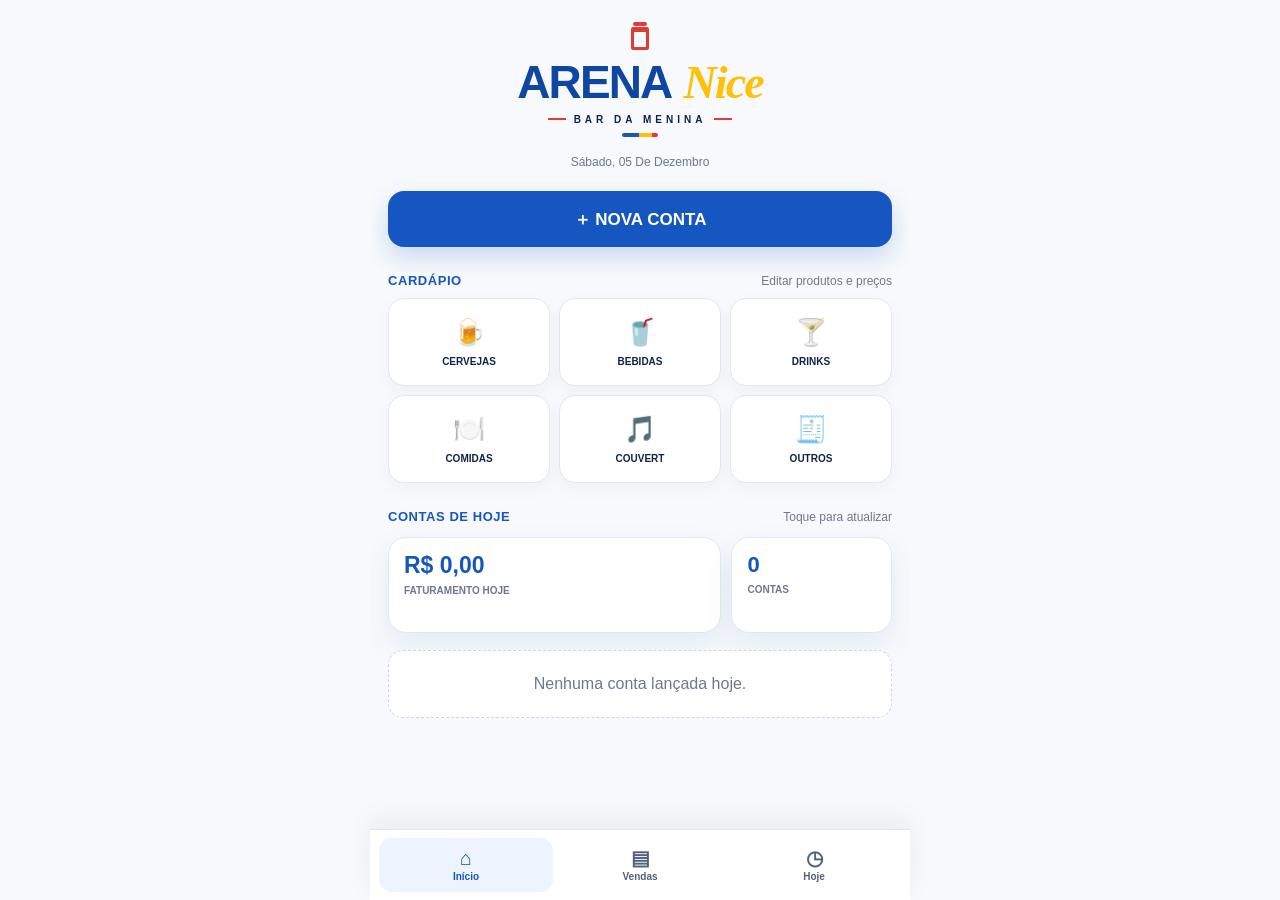
==== commit cf07553d: "Aplicar nova identidade visual clara ao PWA Arena Nice" ====
--- a/index.html
+++ b/index.html
@@ -1,8 +1,38 @@
-<!doctype html><html lang="pt-BR"><head><meta charset="utf-8"><meta name="viewport" content="width=device-width,initial-scale=1,viewport-fit=cover"><meta name="theme-color" content="#07111d"><meta name="apple-mobile-web-app-capable" content="yes"><meta name="apple-mobile-web-app-title" content="Arena da Nice"><link rel="manifest" href="/manifest.webmanifest"><link rel="icon" href="/icon.svg"><title>Arena da Nice</title><style>
-:root{--bg:#06111d;--card:#111b25;--gold:#efbd64;--text:#f6f3ed;--muted:#9aa5af;--line:#263441}*{box-sizing:border-box;-webkit-tap-highlight-color:transparent}html,body{margin:0;width:100%;max-width:100%;overflow-x:hidden;background:var(--bg);color:var(--text);font-family:Inter,-apple-system,BlinkMacSystemFont,"Segoe UI",sans-serif}body{min-height:100vh;background:radial-gradient(circle at 15% 0,#14263c 0,#07131f 34%,#030a11 100%);touch-action:pan-y}.app{width:min(100%,540px);max-width:100%;margin:auto;padding:calc(18px + env(safe-area-inset-top)) 18px calc(110px + env(safe-area-inset-bottom));overflow-x:hidden}.brand{text-align:center;padding:8px 0 18px}.brand h1{margin:0;font-size:clamp(34px,10vw,44px);line-height:.98;text-transform:uppercase;letter-spacing:-1.6px}.brand h1 i{font-family:Georgia,serif;text-transform:none;color:var(--gold);font-weight:500}.brand small{display:block;margin-top:10px;letter-spacing:4px;font-size:10px}.date,.hint{color:var(--muted);font-size:12px}.date{text-align:center;margin-bottom:18px}.page{display:none}.page.active{display:block}.new{width:100%;min-height:58px;border:0;border-radius:18px;background:linear-gradient(135deg,#e8b75b,#f4d48e);font-size:18px;font-weight:850}.section{margin-top:28px}.section h2,.title{margin:0 0 5px;font-size:17px}.title{font-size:24px}.cats{display:grid;grid-template-columns:repeat(3,minmax(0,1fr));gap:10px;margin-top:12px}.cat{min-width:0;min-height:90px;border:1px solid var(--line);border-radius:17px;background:linear-gradient(145deg,#17222d,#0f171f);color:#fff;font-size:10px;font-weight:750}.cat b{display:block;font-size:27px;margin-bottom:8px}.summary{display:grid;grid-template-columns:1fr 1fr;gap:10px;margin:14px 0 18px}.stat{min-width:0;min-height:86px;border:1px solid var(--line);border-radius:17px;background:var(--card);padding:14px}.stat strong{display:block;color:var(--gold);font-size:20px;overflow:hidden;text-overflow:ellipsis}.stat span{display:block;color:var(--muted);font-size:10px;margin-top:6px}.list{display:grid;gap:8px}.row{display:flex;align-items:center;gap:12px;min-width:0;width:100%;border:1px solid var(--line);border-radius:15px;background:var(--card);padding:13px}.info{min-width:0;flex:1;font-weight:700;overflow-wrap:anywhere}.info small{display:block;color:var(--muted);font-size:11px;font-weight:500;margin-top:3px}.price{color:var(--gold);font-weight:800;white-space:nowrap;max-width:42%;overflow:hidden;text-overflow:ellipsis}.avatar{flex:0 0 40px;width:40px;height:40px;border-radius:50%;display:grid;place-items:center;background:var(--gold);color:#181108;font-weight:850}.empty{padding:26px 10px;text-align:center;color:var(--muted);border:1px dashed var(--line);border-radius:15px}.paytag{display:inline-block;margin-left:4px;padding:2px 7px;border:1px solid #344451;border-radius:999px;font-size:10px}.paygrid{display:grid;grid-template-columns:1fr 1fr;gap:8px;margin:10px 0}.paycard{border:1px solid var(--line);border-radius:14px;background:var(--card);padding:12px}.paycard strong{display:block;color:var(--gold)}.paycard span{font-size:10px;color:var(--muted)}.sub{margin:22px 0 9px;color:var(--gold);font-size:11px;font-weight:850;letter-spacing:.5px}.filter{margin:16px 0}input,select{width:100%;max-width:100%;min-height:48px;border:1px solid #324250;border-radius:13px;background:#09111a;color:white;padding:12px;font-size:16px}dialog{width:min(500px,calc(100% - 22px));max-width:100%;max-height:90vh;overflow:auto;overflow-x:hidden;border:1px solid #30404d;border-radius:22px;background:#0d1721;color:white;padding:19px}.top{display:flex;justify-content:space-between;gap:10px}.top h2{margin:0}.x{width:40px;height:40px;border:0;border-radius:11px;background:#24313c;color:white}.label{display:block;color:var(--muted);font-size:10px;font-weight:800;margin:13px 0 6px}.products{max-height:50vh;overflow:auto;overflow-x:hidden;margin:12px 0}.group{color:var(--gold);font-size:11px;font-weight:850;margin:16px 0 5px}.prod{display:flex;align-items:center;gap:10px;min-width:0;padding:11px 0;border-bottom:1px solid #22303b}.prod>span{min-width:0;flex:1}.prod small{display:block;color:var(--muted)}.step{display:flex;align-items:center;gap:8px}.step button{width:38px;height:38px;border:0;border-radius:11px;background:var(--gold);font-size:20px}.total{font-size:22px;font-weight:850;margin:16px 0}.actions{display:flex;gap:8px}.actions button,.primary,.secondary{flex:1;min-height:48px;border:0;border-radius:13px;font-weight:800}.primary{background:var(--gold)}.secondary{background:#25323d;color:white}.manage{display:grid;grid-template-columns:minmax(0,1fr) 88px 40px;gap:7px;padding:9px 0;border-bottom:1px solid #25323d}.manage input{min-width:0;min-height:42px;font-size:13px}.del{border:0;border-radius:10px;background:#3a2023;color:#ffb8bc}.add{display:grid;gap:8px;margin-top:16px;padding-top:16px;border-top:1px solid var(--line)}.bottom{position:fixed;left:50%;bottom:0;transform:translateX(-50%);width:min(540px,100%);max-width:100%;display:grid;grid-template-columns:repeat(4,1fr);background:#0a1119f5;border-top:1px solid var(--line);padding:8px 7px calc(8px + env(safe-area-inset-bottom));overflow:hidden}.nav{min-width:0;min-height:52px;border-radius:12px;color:#9da7b0;display:flex;flex-direction:column;align-items:center;justify-content:center;font-size:10px}.nav b{font-size:20px}.nav.active{color:var(--gold);background:#efbd6412}@media(max-width:360px){.app{padding-left:14px;padding-right:14px}.manage{grid-template-columns:minmax(0,1fr) 78px 38px}}
-</style></head><body><main class="app"><div class="brand"><h1>Arena da <i>Nice</i></h1><small>BAR DA MENINA</small></div><div id="date" class="date"></div><section id="home" class="page active"><button class="new" onclick="newAccount()">＋ NOVA CONTA</button><section class="section"><h2>CARDÁPIO</h2><div class="hint">Toque na categoria para editar produtos e preços.</div><div id="cats" class="cats"></div></section><section class="section"><h2>VENDAS DE HOJE</h2><div class="hint">Toque no cliente para atualizar a conta.</div><div class="summary"><div class="stat"><strong id="todayCount">0</strong><span>CONTAS</span></div><div class="stat"><strong id="todayTotal">R$ 0,00</strong><span>FATURAMENTO</span></div></div><div id="todayList" class="list"></div></section></section><section id="salesPage" class="page"><h2 class="title">Vendas</h2><div class="hint">Resumo mensal do faturamento.</div><div class="filter"><input id="month" type="month" onchange="renderMonth()"></div><div class="summary"><div class="stat"><strong id="monthTotal">R$ 0,00</strong><span>FATURAMENTO DO MÊS</span></div><div class="stat"><strong id="monthCount">0</strong><span>CONTAS NO MÊS</span></div></div><div id="monthList" class="list"></div></section><section id="report" class="page"><h2 class="title">Relatório do dia</h2><div class="filter"><input id="day" type="date" onchange="renderReport()"></div><div class="summary"><div class="stat"><strong id="dayTotal">R$ 0,00</strong><span>FATURAMENTO</span></div><div class="stat"><strong id="dayCount">0</strong><span>CONTAS</span></div></div><div class="sub">FORMAS DE PAGAMENTO</div><div id="payReport" class="paygrid"></div><div class="sub">CLIENTES</div><div id="clientReport" class="list"></div><div class="sub">PRODUTOS VENDIDOS</div><div id="productReport" class="list"></div></section><section id="settings" class="page"><h2 class="title">Configurações</h2><div class="hint">Produtos e preços são editados pelo Cardápio na tela inicial.</div></section></main><nav class="bottom"><div class="nav active" onclick="go('home',this)"><b>⌂</b>Início</div><div class="nav" onclick="go('salesPage',this)"><b>▤</b>Vendas</div><div class="nav" onclick="go('report',this)"><b>▥</b>Relatórios</div><div class="nav" onclick="go('settings',this)"><b>⚙</b>Config.</div></nav><dialog id="account"><div class="top"><div><h2 id="accountTitle">Nova conta</h2><div class="hint">Adicione os produtos consumidos.</div></div><button class="x" onclick="account.close()">×</button></div><label class="label">CLIENTE</label><input id="customer" placeholder="Nome do cliente"><label class="label">FORMA DE PAGAMENTO</label><select id="payment"><option value="">Selecione...</option><option>Pix</option><option>Débito</option><option>Crédito</option><option>Dinheiro</option></select><div id="products" class="products"></div><div id="accountTotal" class="total">Total: R$ 0,00</div><div class="actions"><button class="secondary" onclick="account.close()">Cancelar</button><button class="primary" onclick="saveAccount()">Salvar</button></div></dialog><dialog id="menu"><div class="top"><div><h2 id="menuTitle">Cardápio</h2><div class="hint">Altere nome, preço ou remova.</div></div><button class="x" onclick="menu.close()">×</button></div><div id="menuItems"></div><div class="add"><b>Novo produto</b><input id="newName" placeholder="Nome do produto"><input id="newPrice" inputmode="decimal" placeholder="Preço"><button class="primary" onclick="addProduct()">＋ Adicionar</button></div></dialog><script>
-const C=[['cervejas','🍺','CERVEJAS'],['bebidas','🥤','BEBIDAS'],['drinks','🍸','DRINKS'],['comidas','🍽️','COMIDAS'],['couvert','🎵','COUVERT'],['outros','🧾','OUTROS']];const D=[['Heineken 600ml',15,'cervejas'],['Heineken Lata 350ml',10,'cervejas'],['Original 600ml',14,'cervejas'],['Original Lata 350ml',9,'cervejas'],['Brahma 600ml',12,'cervejas'],['Amstel Lata 269ml',8,'cervejas'],['Corona Long Neck',12,'cervejas'],['Stella Long Neck',11,'cervejas'],['Stella Pure Gold Longneck',11,'cervejas'],['Coca-Cola',7,'bebidas'],['Água',5,'bebidas'],['Suco',8,'bebidas'],['Para Tudo',18,'drinks'],['Campari',18,'drinks'],['Balena',18,'drinks'],['Martini',18,'drinks'],['Pinga',8,'drinks'],['Isca de tilápia',42,'comidas'],['Panceta',38,'comidas'],['Caldo pequeno',12,'comidas'],['Caldo grande',18,'comidas'],['Espetinho',12,'comidas'],['Skyny',6,'comidas'],['Trident',5,'comidas'],['Frango a passarinho',38,'comidas'],['Espeto no pão',16,'comidas'],['Porção de filé',45,'comidas'],['Cupim',45,'comidas'],['Carne de sol',45,'comidas'],['Hot dog gourmet',20,'comidas'],['Couvert músico',15,'couvert'],['Isqueiro',5,'outros'],['Cigarro',15,'outros']];let catalog=JSON.parse(localStorage.getItem('arena-catalog')||'null')||D.map(x=>({name:x[0],price:x[1],cat:x[2]}));let sales=JSON.parse(localStorage.getItem('arena-sales')||'[]'),qty={},edit=null,cat='';const $=id=>document.getElementById(id),money=v=>Number(v||0).toLocaleString('pt-BR',{style:'currency',currency:'BRL'}),esc=s=>String(s).replace(/&/g,'&amp;').replace(/</g,'&lt;').replace(/"/g,'&quot;'),dateKey=()=>{let d=new Date(),z=n=>String(n).padStart(2,'0');return`${d.getFullYear()}-${z(d.getMonth()+1)}-${z(d.getDate())}`};sales=sales.map(s=>({...s,createdAt:s.createdAt||dateKey()}));function persist(){localStorage.setItem('arena-catalog',JSON.stringify(catalog));localStorage.setItem('arena-sales',JSON.stringify(sales))}persist();$('date').textContent=new Date().toLocaleDateString('pt-BR',{weekday:'long',day:'2-digit',month:'long'});$('month').value=dateKey().slice(0,7);$('day').value=dateKey();
-function go(id,n){document.querySelectorAll('.page').forEach(x=>x.classList.remove('active'));$(id).classList.add('active');document.querySelectorAll('.nav').forEach(x=>x.classList.remove('active'));n.classList.add('active');if(id==='salesPage')renderMonth();if(id==='report')renderReport()}function renderCats(){$('cats').innerHTML=C.map(c=>`<button class="cat" onclick="openMenu('${c[0]}')"><b>${c[1]}</b>${c[2]}</button>`).join('')}function openMenu(c){cat=c;$('menuTitle').textContent=(C.find(x=>x[0]===c)||[])[1]+' '+(C.find(x=>x[0]===c)||[])[2];renderMenu();$('newName').value='';$('newPrice').value='';menu.showModal()}function renderMenu(){let a=catalog.map((p,i)=>({p,i})).filter(x=>x.p.cat===cat);$('menuItems').innerHTML=a.length?a.map(x=>`<div class="manage"><input value="${esc(x.p.name)}" onchange="rename(${x.i},this.value)"><input value="${Number(x.p.price).toFixed(2).replace('.',',')}" onchange="price(${x.i},this.value)"><button class="del" onclick="removeP(${x.i})">🗑</button></div>`).join(''):'<div class="empty">Nenhum produto.</div>'}function parse(v){return Number(String(v).replace('R$','').replace(/\./g,'').replace(',','.').trim())}function rename(i,v){let old=catalog[i].name,n=v.trim();if(!n)return renderMenu();catalog[i].name=n;sales.forEach(s=>(s.items||[]).forEach(a=>{if(a.name===old)a.name=n}));persist()}function price(i,v){let n=parse(v);if(!Number.isFinite(n)||n<0)return renderMenu();let name=catalog[i].name;catalog[i].price=n;sales.forEach(s=>{(s.items||[]).forEach(a=>{if(a.name===name)a.price=n});s.total=(s.items||[]).reduce((t,a)=>t+Number(a.qty||0)*Number(a.price||0),0)});persist();renderMenu();renderAll()}function removeP(i){if(confirm('Remover '+catalog[i].name+'?')){catalog.splice(i,1);persist();renderMenu()}}function addProduct(){let n=$('newName').value.trim(),p=parse($('newPrice').value);if(!n)return alert('Informe o nome.');if(!Number.isFinite(p)||p<0)return alert('Informe um preço válido.');catalog.push({name:n,price:p,cat});persist();$('newName').value='';$('newPrice').value='';renderMenu()}
+<!doctype html>
+<html lang="pt-BR">
+<head>
+<meta charset="utf-8">
+<meta name="viewport" content="width=device-width,initial-scale=1,viewport-fit=cover">
+<meta name="theme-color" content="#ffffff">
+<meta name="apple-mobile-web-app-capable" content="yes">
+<meta name="apple-mobile-web-app-status-bar-style" content="default">
+<meta name="apple-mobile-web-app-title" content="Arena Nice">
+<link rel="manifest" href="/manifest.webmanifest">
+<link rel="icon" href="/icon.svg" type="image/svg+xml">
+<link rel="apple-touch-icon" href="/icon.svg">
+<title>Arena Nice — Bar da Menina</title>
+<style>
+:root{--navy:#0D47A1;--royal:#1556C0;--yellow:#FFC107;--red:#E53935;--ink:#10234A;--muted:#6D7890;--bg:#F7F9FC;--card:#FFFFFF;--line:#E2E7EF;--shadow:0 12px 30px rgba(13,71,161,.08)}
+*{box-sizing:border-box;-webkit-tap-highlight-color:transparent}html,body{margin:0;width:100%;max-width:100%;overflow-x:hidden;background:var(--bg);color:var(--ink);font-family:Inter,-apple-system,BlinkMacSystemFont,"Segoe UI",sans-serif}body{min-height:100vh;touch-action:pan-y}.app{width:min(100%,540px);margin:0 auto;padding:calc(14px + env(safe-area-inset-top)) 18px calc(104px + env(safe-area-inset-bottom));overflow-x:hidden}.brand{text-align:center;padding:8px 0 18px}.brandMark{width:32px;height:32px;margin:0 auto 7px;position:relative;color:var(--red)}.brandMark:before{content:"";position:absolute;inset:5px 7px 4px;border:3px solid currentColor;border-top-width:5px;border-radius:2px}.brandMark:after{content:"";position:absolute;left:9px;right:9px;top:0;height:4px;background:var(--red);border-radius:4px}.brand h1{margin:0;font-size:clamp(34px,10vw,46px);line-height:.94;letter-spacing:-1.9px;text-transform:uppercase;font-weight:900;color:var(--navy)}.brand h1 i{font-family:Georgia,serif;text-transform:none;color:var(--yellow);font-weight:700;font-style:italic;margin-left:3px}.brand small{display:block;margin-top:10px;font-size:10px;letter-spacing:4px;font-weight:800;color:var(--ink)}.brand small:before,.brand small:after{content:"";display:inline-block;width:18px;height:2px;background:var(--red);vertical-align:middle;margin:0 8px 3px}.date{text-align:center;color:var(--muted);font-size:12px;margin-bottom:22px;text-transform:capitalize}.page{display:none}.page.active{display:block}.title{margin:2px 0 4px;text-align:center;font-size:22px;color:var(--royal);letter-spacing:-.4px}.hint{color:var(--muted);font-size:12px}.centerHint{text-align:center;margin-bottom:14px}.new{width:100%;min-height:56px;border:0;border-radius:16px;background:var(--royal);color:white;font-size:17px;font-weight:850;box-shadow:0 10px 24px rgba(21,86,192,.2)}.new:active{transform:scale(.99)}.section{margin-top:26px}.sectionHead{display:flex;align-items:flex-end;justify-content:space-between;gap:10px;margin-bottom:10px}.section h2,.sectionHead h2{margin:0;color:var(--royal);font-size:13px;letter-spacing:.55px}.cats{display:grid;grid-template-columns:repeat(3,minmax(0,1fr));gap:9px}.cat{min-width:0;min-height:88px;border:1px solid var(--line);border-radius:16px;background:var(--card);color:var(--ink);font-size:10px;font-weight:800;box-shadow:0 6px 18px rgba(16,35,74,.04)}.cat b{display:block;font-size:26px;margin-bottom:8px}.summary{display:grid;grid-template-columns:1.35fr .65fr;gap:10px;margin:13px 0 17px}.stat{min-width:0;min-height:96px;border:1px solid var(--line);border-radius:18px;background:var(--card);padding:15px;box-shadow:var(--shadow)}.stat strong{display:block;color:var(--royal);font-size:23px;line-height:1.05;overflow:hidden;text-overflow:ellipsis}.stat span{display:block;color:var(--muted);font-size:10px;margin-top:8px;font-weight:750}.summary .stat:nth-child(2) strong{font-size:22px}.list{display:grid;gap:8px}.row{display:flex;align-items:center;gap:11px;min-width:0;width:100%;border:1px solid var(--line);border-radius:15px;background:var(--card);padding:12px 13px;box-shadow:0 5px 14px rgba(16,35,74,.03)}.info{min-width:0;flex:1;font-weight:750;overflow-wrap:anywhere}.info small{display:block;color:var(--muted);font-size:11px;font-weight:500;margin-top:3px}.price{color:var(--royal);font-weight:850;white-space:nowrap;max-width:42%;overflow:hidden;text-overflow:ellipsis}.avatar{flex:0 0 38px;width:38px;height:38px;border-radius:50%;display:grid;place-items:center;background:#EEF4FF;border:1px solid #C9D9FF;color:var(--royal);font-weight:900}.empty{padding:24px 10px;text-align:center;color:var(--muted);border:1px dashed #CCD5E2;border-radius:15px;background:#fff}.paytag{display:inline-block;margin-left:4px;padding:2px 7px;border:1px solid #D8DFEA;border-radius:999px;font-size:10px;color:var(--muted);background:#F9FAFC}.paygrid{display:grid;grid-template-columns:1fr 1fr;gap:8px;margin:10px 0}.paycard{border:1px solid var(--line);border-radius:15px;background:var(--card);padding:12px;min-height:78px}.paycard strong{display:block;color:var(--royal);font-size:17px}.paycard span{display:block;margin-top:7px;font-size:10px;color:var(--muted);font-weight:800}.paycard:nth-child(3){border-color:#F4D76C;background:#FFF9DE}.paycard:nth-child(3) strong{color:#A97500}.sub{margin:22px 0 9px;color:var(--royal);font-size:11px;font-weight:900;letter-spacing:.55px}.filter{margin:15px 0}input,select{width:100%;max-width:100%;min-height:48px;border:1px solid #D8DFEA;border-radius:13px;background:#fff;color:var(--ink);padding:12px;font-size:16px;outline:none}input:focus,select:focus{border-color:#AFC7FF;box-shadow:0 0 0 3px #1556C014}.monthCard{margin-bottom:14px}.bottom{position:fixed;z-index:50;left:50%;bottom:0;transform:translateX(-50%);width:min(540px,100%);max-width:100%;display:grid;grid-template-columns:repeat(3,1fr);background:rgba(255,255,255,.97);backdrop-filter:blur(16px);border-top:1px solid var(--line);padding:8px 9px calc(8px + env(safe-area-inset-bottom));box-shadow:0 -10px 28px rgba(16,35,74,.06)}.nav{min-width:0;min-height:54px;border-radius:13px;color:#52617C;display:flex;flex-direction:column;align-items:center;justify-content:center;font-size:10px;font-weight:700;gap:3px}.nav b{font-size:20px;line-height:1}.nav.active{color:var(--royal);background:#EEF4FF}.nav.active b{color:var(--royal)}dialog{width:min(500px,calc(100% - 22px));max-width:100%;max-height:90vh;overflow:auto;overflow-x:hidden;border:1px solid var(--line);border-radius:22px;background:#fff;color:var(--ink);padding:19px;box-shadow:0 24px 70px rgba(16,35,74,.22)}dialog::backdrop{background:rgba(9,22,47,.36);backdrop-filter:blur(2px)}.top{display:flex;justify-content:space-between;gap:10px}.top h2{margin:0;color:var(--navy)}.x{width:40px;height:40px;border:0;border-radius:11px;background:#EEF2F7;color:var(--ink);font-size:20px}.label{display:block;color:var(--royal);font-size:10px;font-weight:900;margin:13px 0 6px}.products{max-height:50vh;overflow:auto;overflow-x:hidden;margin:12px 0}.group{color:var(--royal);font-size:11px;font-weight:900;margin:16px 0 5px}.prod{display:flex;align-items:center;gap:10px;min-width:0;padding:11px 0;border-bottom:1px solid #EDF0F4}.prod>span{min-width:0;flex:1}.prod small{display:block;color:var(--muted)}.step{display:flex;align-items:center;gap:8px}.step button{width:38px;height:38px;border:0;border-radius:11px;background:#EEF4FF;color:var(--royal);font-size:20px;font-weight:800}.step button:last-child{background:var(--royal);color:white}.total{font-size:22px;font-weight:900;color:var(--navy);margin:16px 0;padding-top:12px;border-top:1px solid var(--line)}.actions{display:flex;gap:8px}.actions button,.primary,.secondary{flex:1;min-height:48px;border:0;border-radius:13px;font-weight:850}.primary{background:var(--royal);color:white}.secondary{background:#EEF2F7;color:var(--ink)}.manage{display:grid;grid-template-columns:minmax(0,1fr) 88px 40px;gap:7px;padding:9px 0;border-bottom:1px solid #EDF0F4}.manage input{min-width:0;min-height:42px;font-size:13px}.del{border:0;border-radius:10px;background:#FFF0F0;color:var(--red)}.add{display:grid;gap:8px;margin-top:16px;padding-top:16px;border-top:1px solid var(--line)}.accent{width:36px;height:4px;border-radius:10px;background:linear-gradient(90deg,var(--royal) 0 48%,var(--yellow) 48% 84%,var(--red) 84%);margin:8px auto 0}@media(max-width:360px){.app{padding-left:14px;padding-right:14px}.manage{grid-template-columns:minmax(0,1fr) 78px 38px}.brand h1{font-size:34px}}
+</style>
+</head>
+<body>
+<main class="app">
+<div class="brand"><div class="brandMark"></div><h1>Arena <i>Nice</i></h1><small>BAR DA MENINA</small><div class="accent"></div></div><div id="date" class="date"></div>
+<section id="home" class="page active"><button class="new" onclick="newAccount()">＋ NOVA CONTA</button><section class="section"><div class="sectionHead"><h2>CARDÁPIO</h2><span class="hint">Editar produtos e preços</span></div><div id="cats" class="cats"></div></section><section class="section"><div class="sectionHead"><h2>CONTAS DE HOJE</h2><span class="hint">Toque para atualizar</span></div><div class="summary"><div class="stat"><strong id="todayTotal">R$ 0,00</strong><span>FATURAMENTO HOJE</span></div><div class="stat"><strong id="todayCount">0</strong><span>CONTAS</span></div></div><div id="todayList" class="list"></div></section></section>
+<section id="salesPage" class="page"><h2 class="title">Vendas</h2><div class="hint centerHint">Resumo mensal do faturamento</div><div class="filter"><input id="month" type="month" onchange="renderMonth()"></div><div class="summary monthCard"><div class="stat"><strong id="monthTotal">R$ 0,00</strong><span>FATURAMENTO DO MÊS</span></div><div class="stat"><strong id="monthCount">0</strong><span>CONTAS</span></div></div><div class="sub">FATURAMENTO POR DIA</div><div id="monthList" class="list"></div></section>
+<section id="report" class="page"><h2 class="title">Hoje</h2><div class="hint centerHint">Resumo e fechamento do dia</div><div class="filter"><input id="day" type="date" onchange="renderReport()"></div><div class="summary"><div class="stat"><strong id="dayTotal">R$ 0,00</strong><span>RESUMO DO DIA</span></div><div class="stat"><strong id="dayCount">0</strong><span>CONTAS</span></div></div><div class="sub">FORMAS DE PAGAMENTO</div><div id="payReport" class="paygrid"></div><div class="sub">CLIENTES DE HOJE</div><div id="clientReport" class="list"></div><div class="sub">PRODUTOS VENDIDOS</div><div id="productReport" class="list"></div></section>
+</main>
+<nav class="bottom"><div class="nav active" onclick="go('home',this)"><b>⌂</b>Início</div><div class="nav" onclick="go('salesPage',this)"><b>▤</b>Vendas</div><div class="nav" onclick="go('report',this)"><b>◷</b>Hoje</div></nav>
+<dialog id="account"><div class="top"><div><h2 id="accountTitle">Nova conta</h2><div class="hint">Adicione os produtos consumidos.</div></div><button class="x" onclick="account.close()">×</button></div><label class="label">CLIENTE</label><input id="customer" placeholder="Nome do cliente"><label class="label">FORMA DE PAGAMENTO</label><select id="payment"><option value="">Selecione...</option><option>Pix</option><option>Débito</option><option>Crédito</option><option>Dinheiro</option></select><div id="products" class="products"></div><div id="accountTotal" class="total">Total: R$ 0,00</div><div class="actions"><button class="secondary" onclick="account.close()">Cancelar</button><button class="primary" onclick="saveAccount()">Salvar</button></div></dialog>
+<dialog id="menu"><div class="top"><div><h2 id="menuTitle">Cardápio</h2><div class="hint">Altere nome, preço ou remova.</div></div><button class="x" onclick="menu.close()">×</button></div><div id="menuItems"></div><div class="add"><b>Novo produto</b><input id="newName" placeholder="Nome do produto"><input id="newPrice" inputmode="decimal" placeholder="Preço"><button class="primary" onclick="addProduct()">＋ Adicionar</button></div></dialog>
+<script>
+const C=[['cervejas','🍺','CERVEJAS'],['bebidas','🥤','BEBIDAS'],['drinks','🍸','DRINKS'],['comidas','🍽️','COMIDAS'],['couvert','🎵','COUVERT'],['outros','🧾','OUTROS']];
+const D=[['Heineken 600ml',15,'cervejas'],['Heineken Lata 350ml',10,'cervejas'],['Original 600ml',14,'cervejas'],['Original Lata 350ml',9,'cervejas'],['Brahma 600ml',12,'cervejas'],['Amstel Lata 269ml',8,'cervejas'],['Corona Long Neck',12,'cervejas'],['Stella Long Neck',11,'cervejas'],['Stella Pure Gold Longneck',11,'cervejas'],['Coca-Cola',7,'bebidas'],['Água',5,'bebidas'],['Suco',8,'bebidas'],['Para Tudo',18,'drinks'],['Campari',18,'drinks'],['Balena',18,'drinks'],['Martini',18,'drinks'],['Pinga',8,'drinks'],['Isca de tilápia',42,'comidas'],['Panceta',38,'comidas'],['Caldo pequeno',12,'comidas'],['Caldo grande',18,'comidas'],['Espetinho',12,'comidas'],['Skyny',6,'comidas'],['Trident',5,'comidas'],['Frango a passarinho',38,'comidas'],['Espeto no pão',16,'comidas'],['Porção de filé',45,'comidas'],['Cupim',45,'comidas'],['Carne de sol',45,'comidas'],['Hot dog gourmet',20,'comidas'],['Couvert músico',15,'couvert'],['Isqueiro',5,'outros'],['Cigarro',15,'outros']];
+let catalog=JSON.parse(localStorage.getItem('arena-catalog')||'null')||D.map(x=>({name:x[0],price:x[1],cat:x[2]}));let sales=JSON.parse(localStorage.getItem('arena-sales')||'[]'),qty={},edit=null,cat='';const $=id=>document.getElementById(id),money=v=>Number(v||0).toLocaleString('pt-BR',{style:'currency',currency:'BRL'}),esc=s=>String(s).replace(/&/g,'&amp;').replace(/</g,'&lt;').replace(/"/g,'&quot;'),dateKey=()=>{let d=new Date(),z=n=>String(n).padStart(2,'0');return`${d.getFullYear()}-${z(d.getMonth()+1)}-${z(d.getDate())}`};sales=sales.map(s=>({...s,createdAt:s.createdAt||dateKey()}));function persist(){localStorage.setItem('arena-catalog',JSON.stringify(catalog));localStorage.setItem('arena-sales',JSON.stringify(sales))}persist();$('date').textContent=new Date().toLocaleDateString('pt-BR',{weekday:'long',day:'2-digit',month:'long'});$('month').value=dateKey().slice(0,7);$('day').value=dateKey();
+function go(id,n){document.querySelectorAll('.page').forEach(x=>x.classList.remove('active'));$(id).classList.add('active');document.querySelectorAll('.nav').forEach(x=>x.classList.remove('active'));n.classList.add('active');if(id==='salesPage')renderMonth();if(id==='report')renderReport();scrollTo({top:0,behavior:'smooth'})}function renderCats(){$('cats').innerHTML=C.map(c=>`<button class="cat" onclick="openMenu('${c[0]}')"><b>${c[1]}</b>${c[2]}</button>`).join('')}function openMenu(c){cat=c;let f=C.find(x=>x[0]===c)||[];$('menuTitle').textContent=(f[1]||'')+' '+(f[2]||'Cardápio');renderMenu();$('newName').value='';$('newPrice').value='';menu.showModal()}function renderMenu(){let a=catalog.map((p,i)=>({p,i})).filter(x=>x.p.cat===cat);$('menuItems').innerHTML=a.length?a.map(x=>`<div class="manage"><input value="${esc(x.p.name)}" onchange="rename(${x.i},this.value)"><input value="${Number(x.p.price).toFixed(2).replace('.',',')}" onchange="price(${x.i},this.value)"><button class="del" onclick="removeP(${x.i})">🗑</button></div>`).join(''):'<div class="empty">Nenhum produto.</div>'}function parse(v){return Number(String(v).replace('R$','').replace(/\./g,'').replace(',','.').trim())}function rename(i,v){let old=catalog[i].name,n=v.trim();if(!n)return renderMenu();catalog[i].name=n;sales.forEach(s=>(s.items||[]).forEach(a=>{if(a.name===old)a.name=n}));persist();renderAll()}function price(i,v){let n=parse(v);if(!Number.isFinite(n)||n<0)return renderMenu();let name=catalog[i].name;catalog[i].price=n;sales.forEach(s=>{(s.items||[]).forEach(a=>{if(a.name===name)a.price=n});s.total=(s.items||[]).reduce((t,a)=>t+Number(a.qty||0)*Number(a.price||0),0)});persist();renderMenu();renderAll()}function removeP(i){if(confirm('Remover '+catalog[i].name+'?')){catalog.splice(i,1);persist();renderMenu()}}function addProduct(){let n=$('newName').value.trim(),p=parse($('newPrice').value);if(!n)return alert('Informe o nome.');if(!Number.isFinite(p)||p<0)return alert('Informe um preço válido.');catalog.push({name:n,price:p,cat});persist();$('newName').value='';$('newPrice').value='';renderMenu()}
 function newAccount(){edit=null;qty={};$('customer').value='';$('payment').value='';$('accountTitle').textContent='Nova conta';renderProducts();account.showModal()}function openAccount(i){edit=i;qty={};let s=sales[i];$('customer').value=s.name;$('payment').value=s.payment||'';$('accountTitle').textContent='Conta de '+s.name;(s.items||[]).forEach(a=>{let j=catalog.findIndex(p=>p.name===a.name);if(j>=0)qty[j]=a.qty});renderProducts();account.showModal()}function renderProducts(){$('products').innerHTML=C.map(c=>{let a=catalog.map((p,i)=>({p,i})).filter(x=>x.p.cat===c[0]);if(!a.length)return'';return`<div class="group">${c[1]} ${c[2]}</div>`+a.map(x=>`<div class="prod"><span>${esc(x.p.name)}<small>${money(x.p.price)}</small></span><div class="step"><button onclick="chg(${x.i},-1)">−</button><b>${qty[x.i]||0}</b><button onclick="chg(${x.i},1)">+</button></div></div>`).join('')}).join('');calc()}function chg(i,d){qty[i]=Math.max(0,(qty[i]||0)+d);renderProducts()}function calc(){let t=0;catalog.forEach((p,i)=>t+=(qty[i]||0)*Number(p.price));$('accountTotal').textContent='Total: '+money(t);return t}function saveAccount(){let name=$('customer').value.trim(),pay=$('payment').value,t=calc();if(!name)return alert('Informe o cliente.');if(!pay)return alert('Selecione a forma de pagamento.');if(!t)return alert('Adicione um produto.');let a={name,payment:pay,total:t,createdAt:edit===null?dateKey():(sales[edit].createdAt||dateKey()),items:catalog.map((p,i)=>({name:p.name,qty:qty[i]||0,price:Number(p.price)})).filter(x=>x.qty)};if(edit===null)sales.unshift(a);else sales[edit]=a;persist();account.close();renderAll()}
-function renderHome(){let d=dateKey(),a=sales.map((s,i)=>({s,i})).filter(x=>x.s.createdAt===d);$('todayCount').textContent=a.length;$('todayTotal').textContent=money(a.reduce((t,x)=>t+Number(x.s.total||0),0));$('todayList').innerHTML=a.length?a.map(x=>`<div class="row" onclick="openAccount(${x.i})"><div class="avatar">${esc(x.s.name[0]||'?')}</div><div class="info">${esc(x.s.name)}<small>${(x.s.items||[]).reduce((t,y)=>t+Number(y.qty||0),0)} itens <span class="paytag">${esc(x.s.payment||'Não informado')}</span></small></div><div class="price">${money(x.s.total)}</div></div>`).join(''):'<div class="empty">Nenhuma venda hoje.</div>'}function renderMonth(){let m=$('month').value||dateKey().slice(0,7),a=sales.filter(s=>(s.createdAt||'').slice(0,7)===m);$('monthTotal').textContent=money(a.reduce((t,s)=>t+Number(s.total||0),0));$('monthCount').textContent=a.length;let g={};a.forEach(s=>(g[s.createdAt]??=[]).push(s));let ds=Object.keys(g).sort().reverse();$('monthList').innerHTML=ds.length?ds.map(d=>{let r=g[d],dt=new Date(d+'T12:00:00');return`<div class="row"><div class="info">${dt.toLocaleDateString('pt-BR',{day:'2-digit',month:'short'})}<small>${r.length} conta${r.length===1?'':'s'}</small></div><div class="price">${money(r.reduce((t,s)=>t+Number(s.total||0),0))}</div></div>`}).join(''):'<div class="empty">Nenhuma venda neste mês.</div>'}function renderReport(){let d=$('day').value||dateKey(),a=sales.filter(s=>s.createdAt===d);$('dayTotal').textContent=money(a.reduce((t,s)=>t+Number(s.total||0),0));$('dayCount').textContent=a.length;let p={Pix:0,'Débito':0,'Crédito':0,Dinheiro:0};a.forEach(s=>{if(p[s.payment]!==undefined)p[s.payment]+=Number(s.total||0)});$('payReport').innerHTML=Object.entries(p).map(x=>`<div class="paycard"><strong>${money(x[1])}</strong><span>${x[0].toUpperCase()}</span></div>`).join('');$('clientReport').innerHTML=a.length?a.map(s=>`<div class="row"><div class="info">${esc(s.name)}<small>${(s.items||[]).reduce((t,y)=>t+Number(y.qty||0),0)} itens <span class="paytag">${esc(s.payment||'Não informado')}</span></small></div><div class="price">${money(s.total)}</div></div>`).join(''):'<div class="empty">Nenhuma venda.</div>';let pr={};a.forEach(s=>(s.items||[]).forEach(i=>{pr[i.name]??={qty:0,total:0};pr[i.name].qty+=Number(i.qty||0);pr[i.name].total+=Number(i.qty||0)*Number(i.price||0)}));let arr=Object.entries(pr).sort((a,b)=>b[1].total-a[1].total);$('productReport').innerHTML=arr.length?arr.map(x=>`<div class="row"><div class="info">${esc(x[0])}<small>${x[1].qty} unidade${x[1].qty===1?'':'s'}</small></div><div class="price">${money(x[1].total)}</div></div>`).join(''):'<div class="empty">Nenhum produto vendido.</div>'}function renderAll(){renderHome();renderMonth();renderReport()}renderCats();renderAll();if('serviceWorker'in navigator)addEventListener('load',()=>navigator.serviceWorker.register('/sw.js'));
-</script></body></html>+function renderHome(){let d=dateKey(),a=sales.map((s,i)=>({s,i})).filter(x=>x.s.createdAt===d);$('todayCount').textContent=a.length;$('todayTotal').textContent=money(a.reduce((t,x)=>t+Number(x.s.total||0),0));$('todayList').innerHTML=a.length?a.map(x=>`<div class="row" onclick="openAccount(${x.i})"><div class="avatar">${esc((x.s.name[0]||'?').toUpperCase())}</div><div class="info">${esc(x.s.name)}<small>${(x.s.items||[]).reduce((t,y)=>t+Number(y.qty||0),0)} itens <span class="paytag">${esc(x.s.payment||'Não informado')}</span></small></div><div class="price">${money(x.s.total)}</div></div>`).join(''):'<div class="empty">Nenhuma conta lançada hoje.</div>'}function renderMonth(){let m=$('month').value||dateKey().slice(0,7),a=sales.filter(s=>(s.createdAt||'').slice(0,7)===m);$('monthTotal').textContent=money(a.reduce((t,s)=>t+Number(s.total||0),0));$('monthCount').textContent=a.length;let g={};a.forEach(s=>(g[s.createdAt]??=[]).push(s));let ds=Object.keys(g).sort().reverse();$('monthList').innerHTML=ds.length?ds.map(d=>{let r=g[d],dt=new Date(d+'T12:00:00');return`<div class="row"><div class="info">${dt.toLocaleDateString('pt-BR',{weekday:'short',day:'2-digit',month:'short'})}<small>${r.length} conta${r.length===1?'':'s'}</small></div><div class="price">${money(r.reduce((t,s)=>t+Number(s.total||0),0))}</div></div>`}).join(''):'<div class="empty">Nenhuma venda neste mês.</div>'}function renderReport(){let d=$('day').value||dateKey(),a=sales.filter(s=>s.createdAt===d);$('dayTotal').textContent=money(a.reduce((t,s)=>t+Number(s.total||0),0));$('dayCount').textContent=a.length;let p={Pix:0,'Débito':0,'Crédito':0,Dinheiro:0};a.forEach(s=>{if(p[s.payment]!==undefined)p[s.payment]+=Number(s.total||0)});$('payReport').innerHTML=Object.entries(p).map(x=>`<div class="paycard"><strong>${money(x[1])}</strong><span>${x[0].toUpperCase()}</span></div>`).join('');$('clientReport').innerHTML=a.length?a.map(s=>`<div class="row"><div class="info">${esc(s.name)}<small>${(s.items||[]).reduce((t,y)=>t+Number(y.qty||0),0)} itens <span class="paytag">${esc(s.payment||'Não informado')}</span></small></div><div class="price">${money(s.total)}</div></div>`).join(''):'<div class="empty">Nenhuma venda.</div>';let pr={};a.forEach(s=>(s.items||[]).forEach(i=>{pr[i.name]??={qty:0,total:0};pr[i.name].qty+=Number(i.qty||0);pr[i.name].total+=Number(i.qty||0)*Number(i.price||0)}));let arr=Object.entries(pr).sort((a,b)=>b[1].total-a[1].total);$('productReport').innerHTML=arr.length?arr.map(x=>`<div class="row"><div class="info">${esc(x[0])}<small>${x[1].qty} unidade${x[1].qty===1?'':'s'}</small></div><div class="price">${money(x[1].total)}</div></div>`).join(''):'<div class="empty">Nenhum produto vendido.</div>'}function renderAll(){renderHome();renderMonth();renderReport()}renderCats();renderAll();if('serviceWorker'in navigator)addEventListener('load',()=>navigator.serviceWorker.register('/sw.js'));
+</script>
+</body>
+</html>
